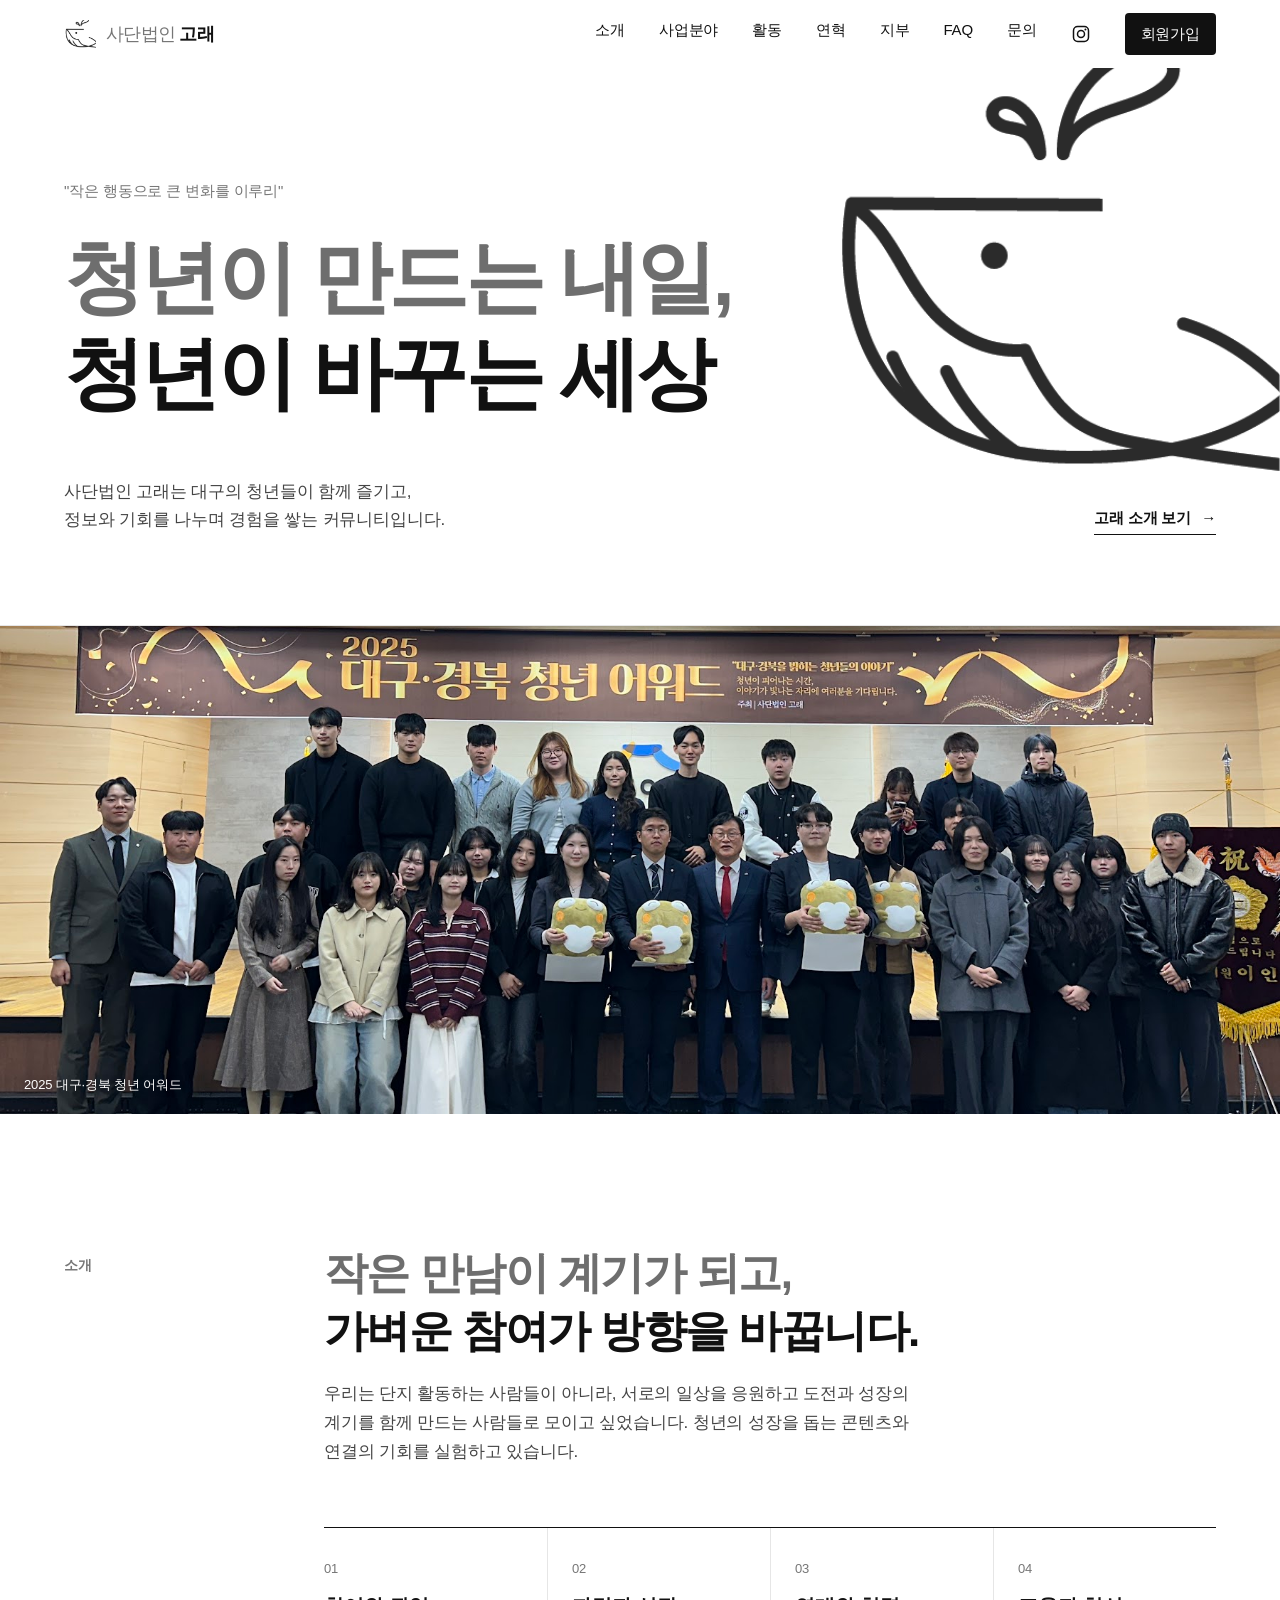
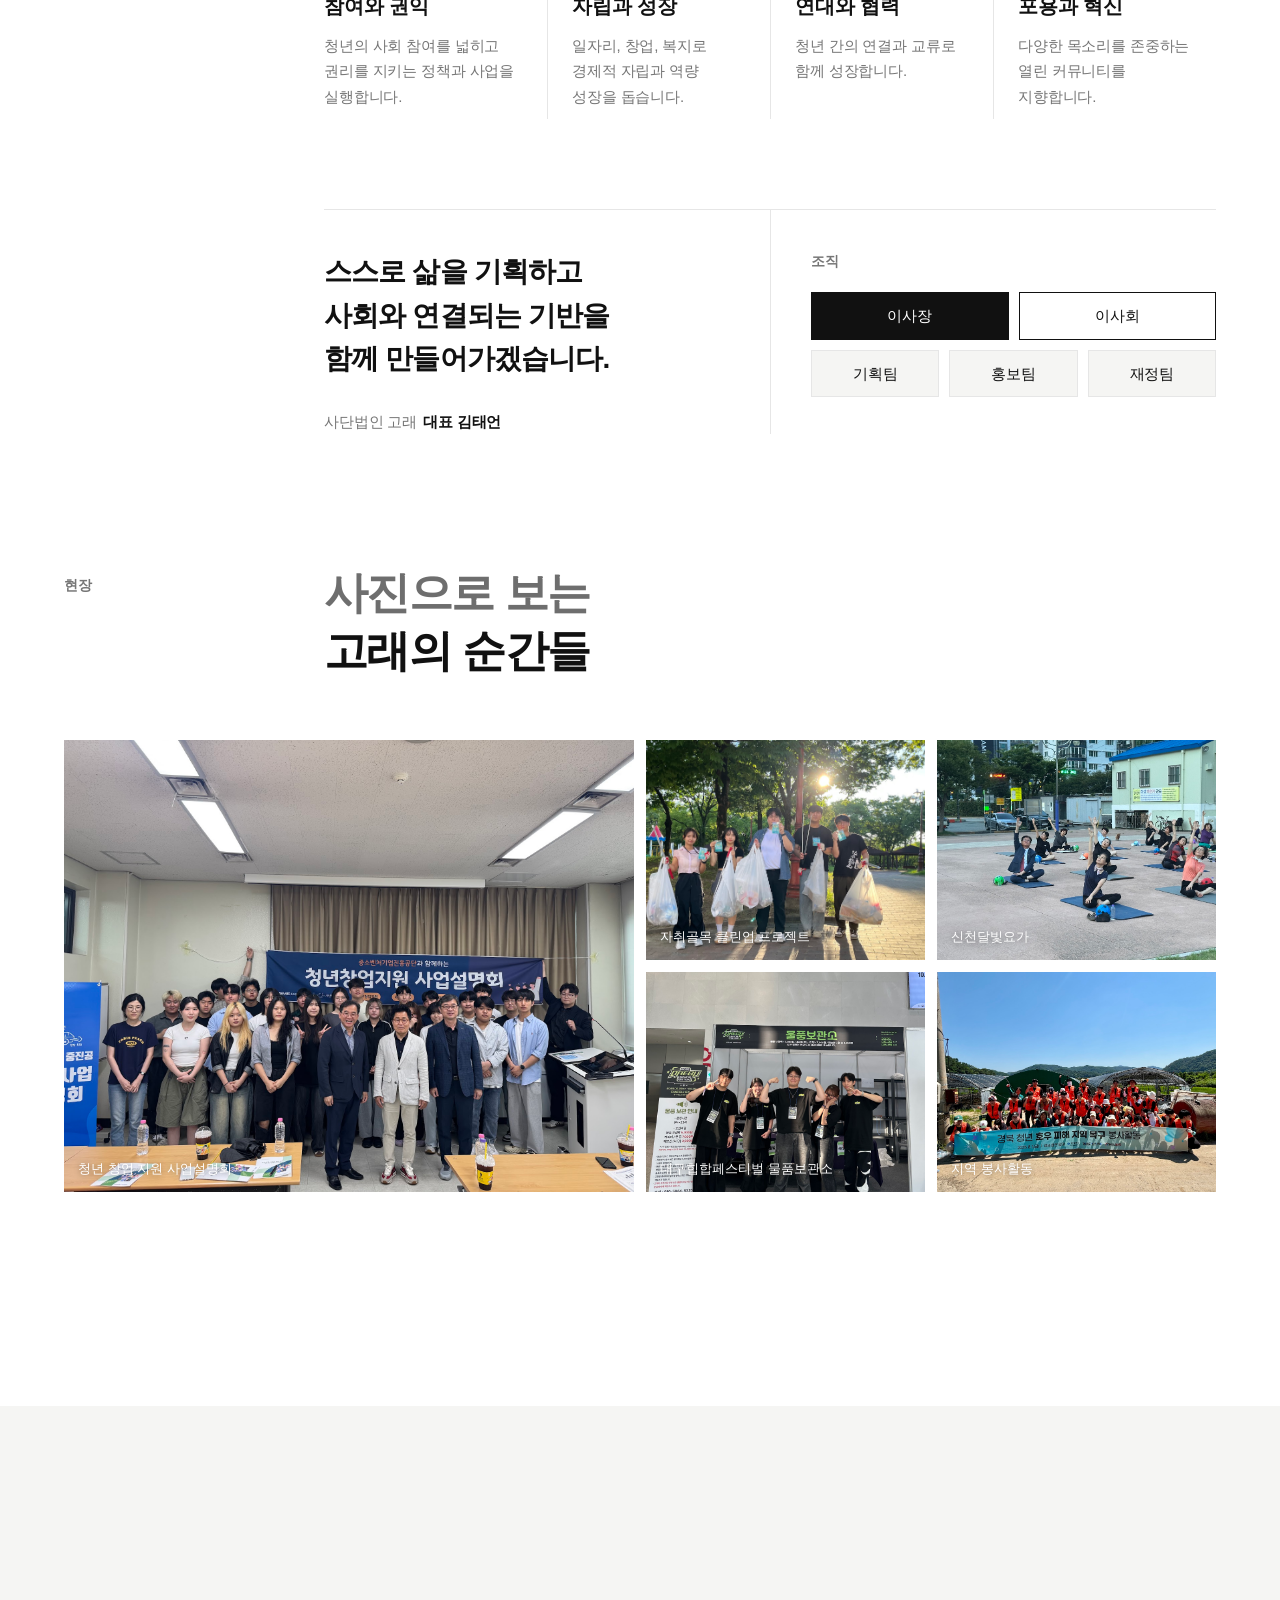
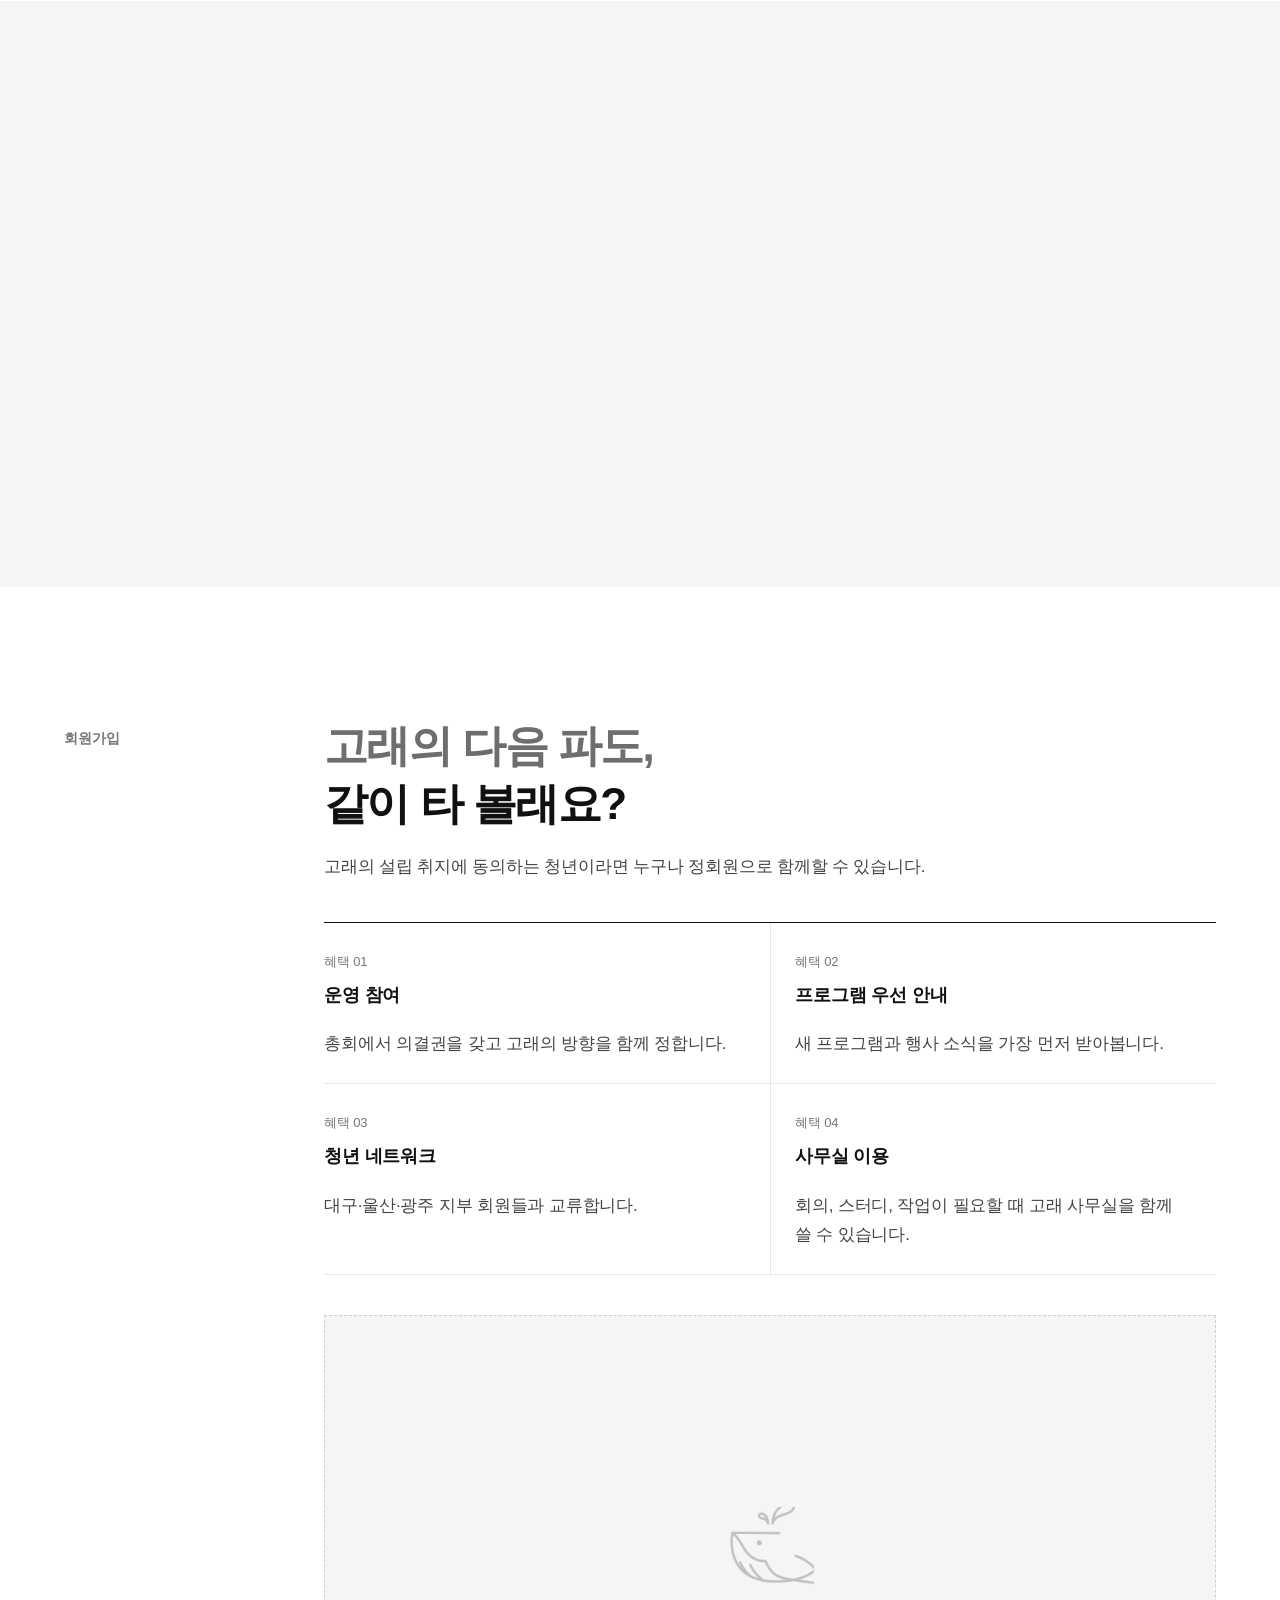
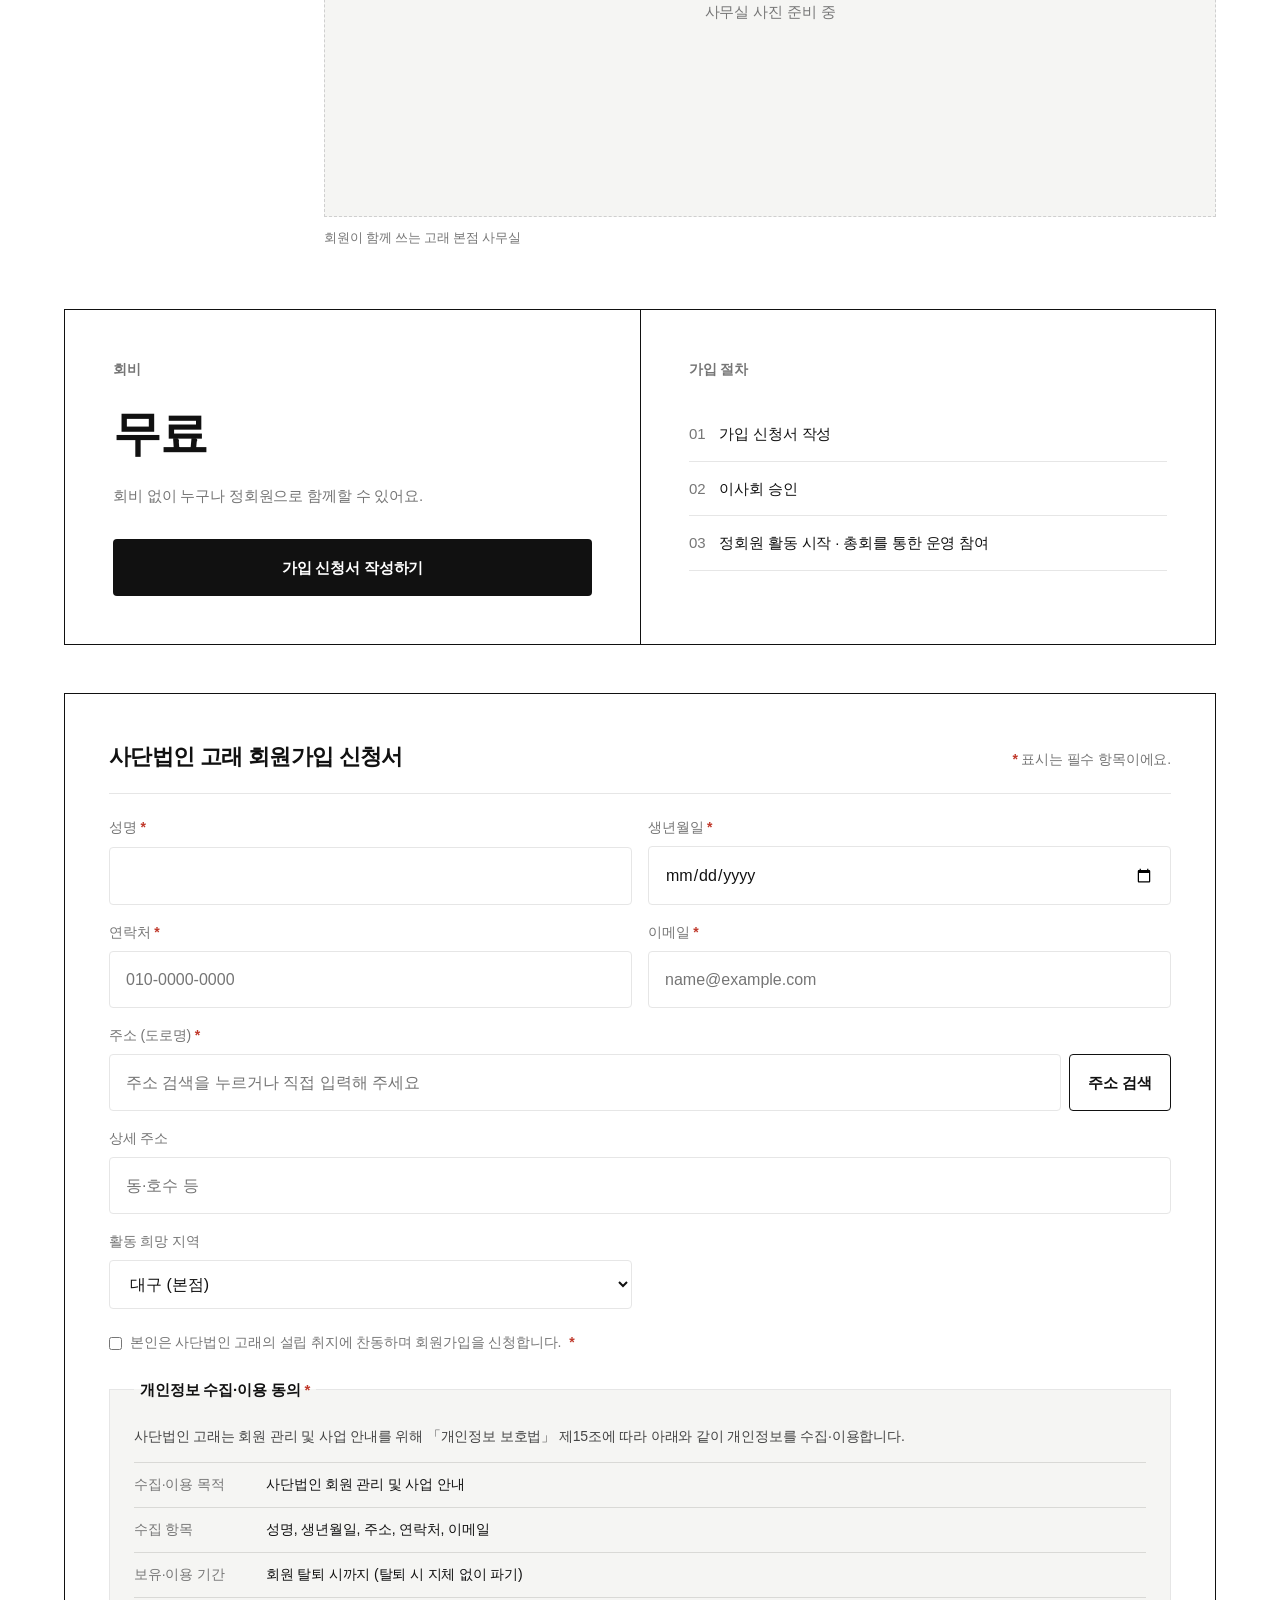
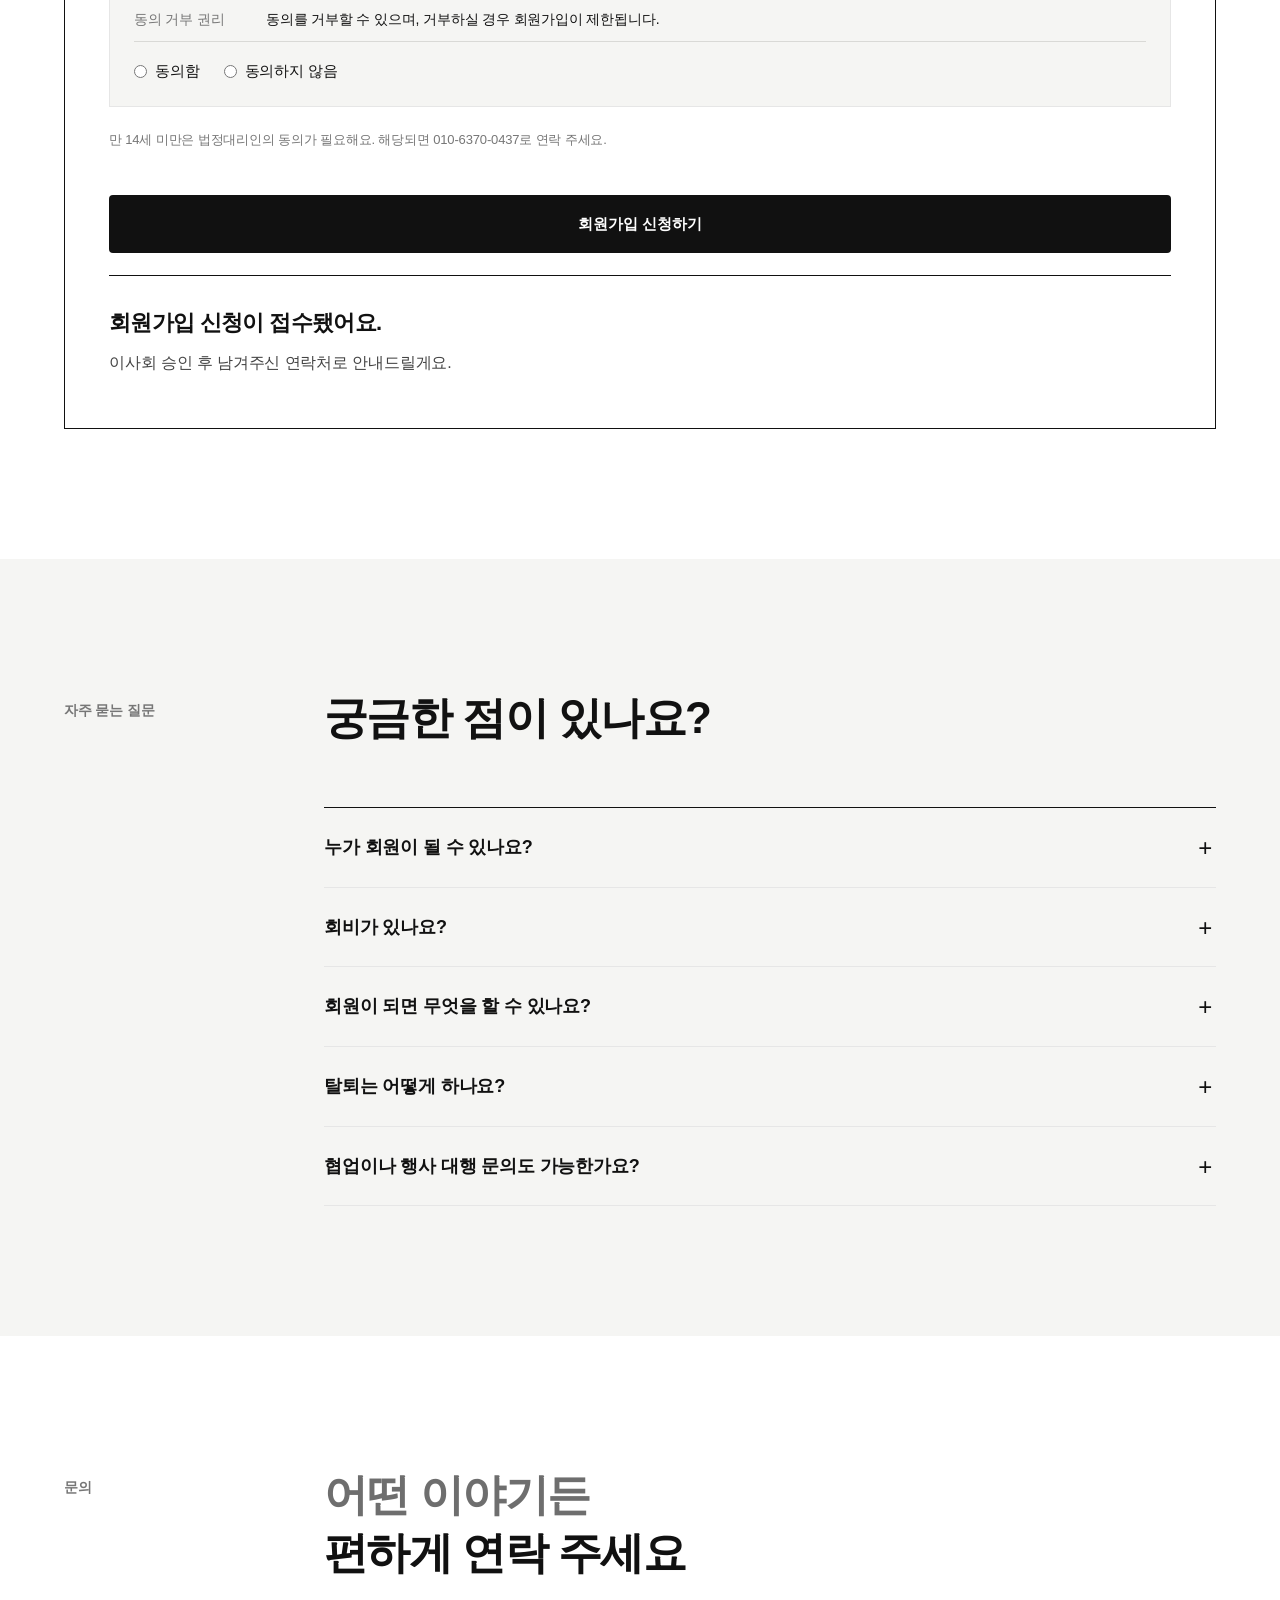
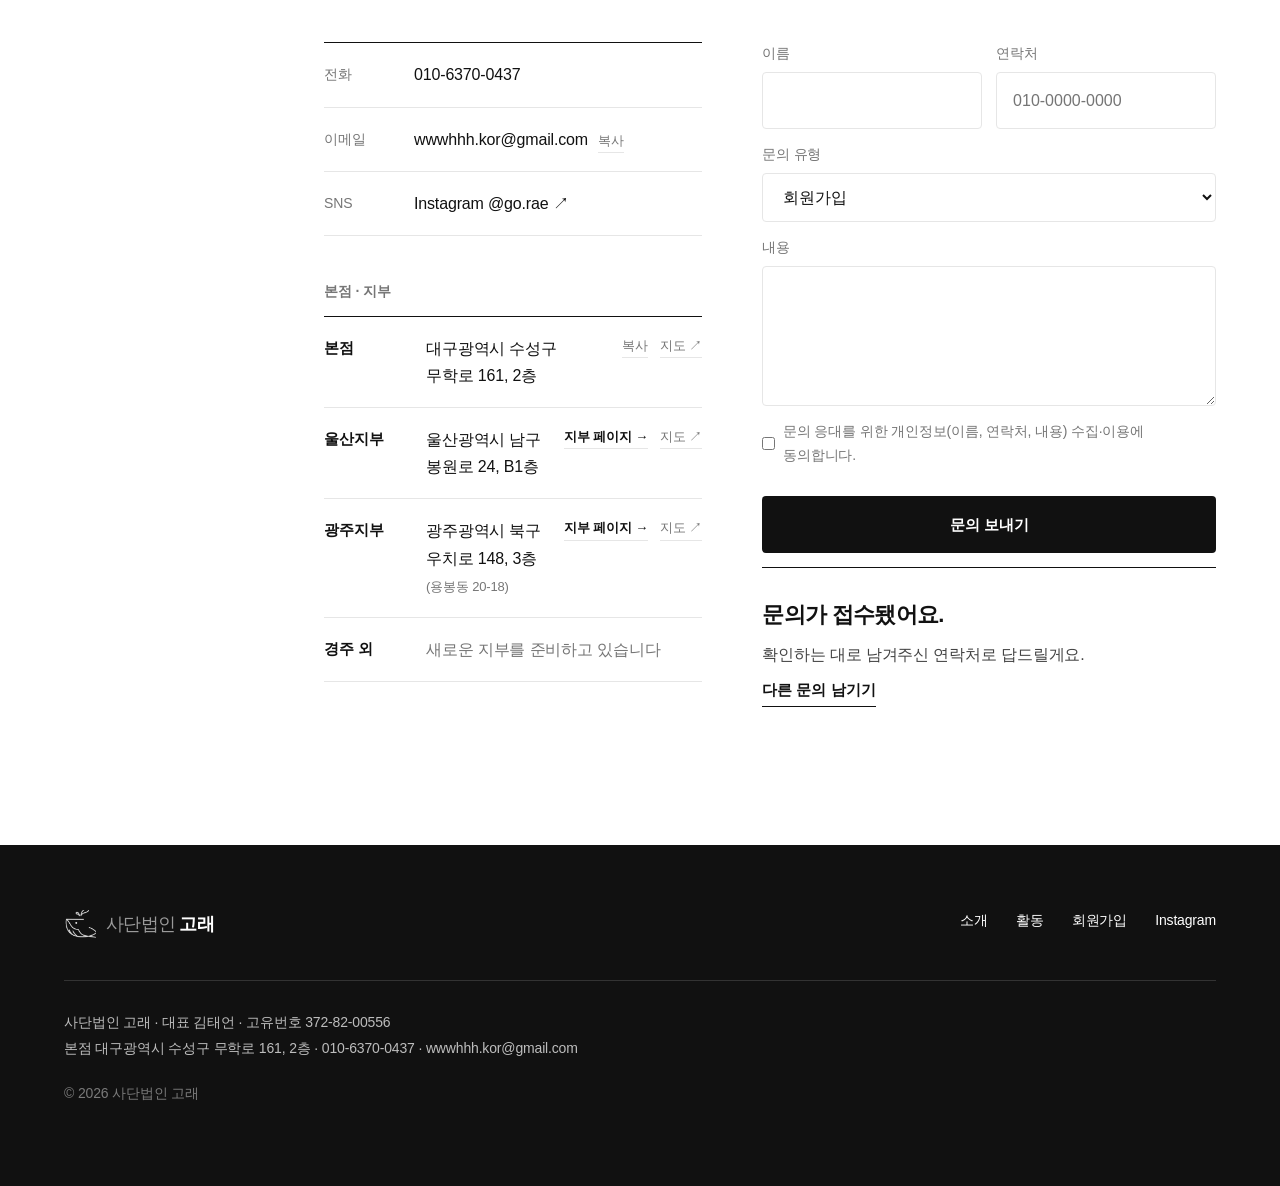
==== index.html @ c035903a "회원가입 신청서 양식과 로고 미리보기 이미지 추가 - 회원가입 신청서: 성명, 생년월일, 연락처, 이메일, 주소(도로명 검색), 활동 희망 지역 - 가입 신청 문구 동의, 개인정보" ====
<!doctype html>
<html lang="ko">
<head>
<meta charset="utf-8">
<meta name="viewport" content="width=device-width, initial-scale=1">
<title>사단법인 고래 | 청년이 만드는 내일, 청년이 바꾸는 세상</title>
<meta name="description" content="사단법인 고래는 대구·울산·광주의 청년 비영리 단체입니다. 청년 정책, 진로·창업 지원, 문화 행사, 커뮤니티, 지역 프로젝트를 함께 만듭니다.">
<meta name="robots" content="index,follow">
<link rel="canonical" href="https://gorae-kr.github.io/">
<meta property="og:type" content="website">
<meta property="og:site_name" content="사단법인 고래">
<meta property="og:title" content="사단법인 고래 | 청년이 만드는 내일, 청년이 바꾸는 세상">
<meta property="og:description" content="대구·울산·광주의 청년 비영리 사단법인 고래. 작은 행동으로 큰 변화를 이루리.">
<meta property="og:url" content="https://gorae-kr.github.io/">
<meta property="og:image" content="https://gorae-kr.github.io/assets/og-image.png">
<meta property="og:image:width" content="1200">
<meta property="og:image:height" content="630">
<meta property="og:image:alt" content="사단법인 고래 - 청년이 만드는 내일, 청년이 바꾸는 세상">
<meta name="twitter:card" content="summary_large_image">
<meta property="og:locale" content="ko_KR">
<!-- 네이버 서치어드바이저 소유확인 태그를 여기에 붙여넣으세요 -->
<script type="application/ld+json">
{"@context":"https://schema.org","@type":"NGO","name":"사단법인 고래","alternateName":["고래","Gorae"],"url":"https://gorae-kr.github.io/","logo":"https://gorae-kr.github.io/assets/whale.png","email":"wwwhhh.kor@gmail.com","telephone":"+82-10-6370-0437","address":{"@type":"PostalAddress","streetAddress":"무학로 161, 2층","addressLocality":"수성구","addressRegion":"대구광역시","addressCountry":"KR"},"sameAs":["https://www.instagram.com/go.rae"]}
</script>
<link rel="icon" href="assets/whale.png">
<link rel="stylesheet" href="https://cdn.jsdelivr.net/gh/orioncactus/pretendard@v1.3.9/dist/web/variable/pretendardvariable.min.css">
<link rel="stylesheet" href="assets/site.css">
</head>
<body>
<div class="progress" id="progress"></div>

<header id="header"><div class="w">
  <a class="brand" href="#top"><img src="assets/whale.png" alt=""><div><span>사단법인</span>고래</div></a>
  <nav class="gnb" id="gnb">
    <a href="#about">소개</a><a href="#business">사업분야</a><a href="#activity">활동</a><a href="#history">연혁</a><a href="#branches">지부</a><a href="#faq">FAQ</a><a href="#contact">문의</a>
    <a class="ig" href="https://www.instagram.com/go.rae" target="_blank" rel="noopener" aria-label="고래 인스타그램 @go.rae (새 창)"><svg viewBox="0 0 24 24" width="20" height="20" aria-hidden="true"><rect x="3" y="3" width="18" height="18" rx="5" fill="none" stroke="currentColor" stroke-width="1.8"/><circle cx="12" cy="12" r="4.2" fill="none" stroke="currentColor" stroke-width="1.8"/><circle cx="17.3" cy="6.7" r="1.2" fill="currentColor"/></svg><span>Instagram @go.rae</span></a>
    <a class="cta" href="#join">회원가입</a>
  </nav>
  <button class="menu-btn" id="menuBtn" aria-label="메뉴 열기"><i></i><i></i><i></i></button>
</div></header>

<main id="top">
<div class="hero">
  <div class="hero-whale"><img src="assets/whale.png" alt="사단법인 고래 로고"></div>
  <div class="w">
    <p class="motto">"작은 행동으로 큰 변화를 이루리"</p>
    <h1><span class="l1">청년이 만드는 내일,</span><span class="l2">청년이 바꾸는 세상</span></h1>
    <div class="hero-desc">
      <p>사단법인 고래는 대구의 청년들이 함께 즐기고,<br class="pc-br"> 정보와 기회를 나누며 경험을 쌓는 커뮤니티입니다.</p>
      <a class="arrow-link" href="#about">고래 소개 보기 <span>→</span></a>
    </div>
  </div>
</div>

<figure class="hero-photo"><img src="assets/photos/award.jpg" alt="2025 대구·경북 청년 어워드 단체 사진"><figcaption>2025 대구·경북 청년 어워드</figcaption></figure>

<!-- 소개 -->
<section id="about"><div class="w">
  <div class="head rv">
    <div class="label">소개</div>
    <div>
      <h2><span class="g">작은 만남이 계기가 되고,</span><br>가벼운 참여가 방향을 바꿉니다.</h2>
      <p>우리는 단지 활동하는 사람들이 아니라, 서로의 일상을 응원하고 도전과 성장의 계기를 함께 만드는 사람들로 모이고 싶었습니다. 청년의 성장을 돕는 콘텐츠와 연결의 기회를 실험하고 있습니다.</p>
    </div>
  </div>
  <div class="indent">
    <div class="values rv">
      <div><small>01</small><strong>참여와 권익</strong><p>청년의 사회 참여를 넓히고 권리를 지키는 정책과 사업을 실행합니다.</p></div>
      <div><small>02</small><strong>자립과 성장</strong><p>일자리, 창업, 복지로 경제적 자립과 역량 성장을 돕습니다.</p></div>
      <div><small>03</small><strong>연대와 협력</strong><p>청년 간의 연결과 교류로 함께 성장합니다.</p></div>
      <div><small>04</small><strong>포용과 혁신</strong><p>다양한 목소리를 존중하는 열린 커뮤니티를 지향합니다.</p></div>
    </div>
    <div class="greet rv">
      <div>
        <blockquote>스스로 삶을 기획하고<br class="pc-br"> 사회와 연결되는 기반을<br class="pc-br"> 함께 만들어가겠습니다.</blockquote>
        <p class="who">사단법인 고래<b>대표 김태언</b></p>
      </div>
      <div class="org">
        <h4>조직</h4>
        <div class="org-tree">
          <div class="top"><div class="box dark">이사장</div><div class="box">이사회</div></div>
          <div class="teams"><div class="box">기획팀</div><div class="box">홍보팀</div><div class="box">재정팀</div></div>
        </div>
      </div>
    </div>
  </div>
</div></section>

<!-- 현장 -->
<section id="gallery" style="padding-top:0"><div class="w">
  <div class="head rv">
    <div class="label">현장</div>
    <div><h2><span class="g">사진으로 보는</span><br>고래의 순간들</h2></div>
  </div>
  <div class="gallery rv" id="gallery-grid">
    <button data-src="assets/photos/startup.jpg"><img src="assets/photos/startup.jpg" alt="" loading="lazy"><span>청년 창업 지원 사업설명회</span></button>
    <button data-src="assets/photos/cleanup.jpg"><img src="assets/photos/cleanup.jpg" alt="" loading="lazy"><span>자취골목 클린업 프로젝트</span></button>
    <button data-src="assets/photos/yoga-class.jpg"><img src="assets/photos/yoga-class.jpg" alt="" loading="lazy"><span>신천달빛요가</span></button>
    <button data-src="assets/photos/hiphop.jpg"><img src="assets/photos/hiphop.jpg" alt="" loading="lazy" style="object-position:center 70%"><span>대구힙합페스티벌 물품보관소</span></button>
    <button data-src="assets/photos/volunteer.jpg"><img src="assets/photos/volunteer.jpg" alt="" loading="lazy"><span>지역 봉사활동</span></button>
  </div>
  <div class="insta rv">
    <p>더 많은 현장 사진과 새 프로그램 소식은 <b>인스타그램 @go.rae</b>에서 가장 먼저 올라와요.</p>
    <a class="arrow-link" href="https://www.instagram.com/go.rae" target="_blank" rel="noopener">인스타그램 보러 가기 ↗</a>
  </div>
</div></section>

<!-- 사업분야 -->
<section id="business" style="background:var(--soft)"><div class="w">
  <div class="head rv">
    <div class="label">사업분야</div>
    <div><h2><span class="g">청년이 주도하는 변화,</span><br>함께 만드는 지속가능한 사회</h2></div>
  </div>
  <div class="indent biz rv">
    <div class="biz-item open"><button><span class="n">01</span><span class="t">청년 정책 연구 및 제안</span><span class="pm"></span></button><div class="ans"><div><p>청년이 직접 겪는 문제를 조사하고, 정책으로 이어질 수 있도록 연구와 제안 활동을 합니다.</p></div></div></div>
    <div class="biz-item"><button><span class="n">02</span><span class="t">청년 진로·직업교육 및 창업 지원</span><span class="pm"></span></button><div class="ans"><div><p>직업 훈련, 진로 상담, 창업 설명회 등 청년의 경제적 자립을 위한 교육 프로그램을 운영합니다.</p></div></div></div>
    <div class="biz-item"><button><span class="n">03</span><span class="t">청년 문화예술 및 기획 행사</span><span class="pm"></span></button><div class="ans"><div><p>공연, 축제, 시상식, 웰니스 프로그램 등 청년 문화를 활성화하는 행사를 기획하고 운영합니다.</p></div></div></div>
    <div class="biz-item"><button><span class="n">04</span><span class="t">청년 커뮤니티 및 네트워크 활성화</span><span class="pm"></span></button><div class="ans"><div><p>청년 간의 교류와 협력을 위한 커뮤니티를 만들고, 다른 청년 단체·기관과 연결합니다.</p></div></div></div>
    <div class="biz-item"><button><span class="n">05</span><span class="t">지역 연계 청년 참여 및 가치 창출</span><span class="pm"></span></button><div class="ans"><div><p>지역 환경 개선, 도시 재생, 로컬 브랜드 프로젝트 등 청년의 힘으로 지역의 가치를 만듭니다.</p></div></div></div>
  </div>
</div></section>

<!-- 활동 -->
<section id="activity"><div class="w">
  <div class="head rv">
    <div class="label">활동</div>
    <div><h2><span class="g">말보다 행동으로,</span><br>고래가 해온 일들</h2></div>
  </div>
  <div class="act-bar rv">
    <div class="tabs" id="actTabs"><button class="on" data-f="all">전체</button><button data-f="문화·행사">문화·행사</button><button data-f="교육·창업">교육·창업</button><button data-f="지역">지역</button></div>
    <div class="nav-btns"><button id="prev" aria-label="이전">←</button><button id="next" aria-label="다음">→</button></div>
  </div>
  <div class="track rv" id="track"></div>
</div></section>

<!-- 연혁 -->
<section id="history" style="background:var(--soft)"><div class="w">
  <div class="head rv">
    <div class="label">연혁</div>
    <div><h2><span class="g">2025년 3월에 시작해</span><br>한 걸음씩 걸어왔습니다</h2></div>
  </div>
  <div class="indent rv">
    <div class="years" id="years"><button class="on" data-y="2026">2026</button><button data-y="2025">2025</button></div>
    <ul class="history" id="historyList"></ul>
  </div>
</div></section>

<!-- 회원가입 -->
<section id="join"><div class="w">
  <div class="head rv">
    <div class="label">회원가입</div>
    <div><h2><span class="g">고래의 다음 파도,</span><br>같이 타 볼래요?</h2><p>고래의 설립 취지에 동의하는 청년이라면 누구나 정회원으로 함께할 수 있습니다.</p>
      <ul class="benefits">
        <li><small>혜택 01</small><strong>운영 참여</strong><p>총회에서 의결권을 갖고 고래의 방향을 함께 정합니다.</p></li>
        <li><small>혜택 02</small><strong>프로그램 우선 안내</strong><p>새 프로그램과 행사 소식을 가장 먼저 받아봅니다.</p></li>
        <li><small>혜택 03</small><strong>청년 네트워크</strong><p>대구·울산·광주 지부 회원들과 교류합니다.</p></li>
        <li><small>혜택 04</small><strong>사무실 이용</strong><p>회의, 스터디, 작업이 필요할 때 고래 사무실을 함께 쓸 수 있습니다.</p></li>
      </ul>
      <!-- 본점 사무실 사진: assets/photos/office-daegu.jpg 파일을 넣으면 자동으로 표시됩니다 -->
      <figure class="office-slot join-office">
        <div class="frame">
          <img class="photo" src="assets/photos/office-daegu.jpg" alt="고래 본점 사무실" onerror="this.closest('.office-slot').classList.add('empty')">
          <div class="ph"><img src="assets/whale.png" alt=""><span>사무실 사진 준비 중</span></div>
        </div>
        <figcaption>회원이 함께 쓰는 고래 본점 사무실</figcaption>
      </figure>
    </div>
  </div>
  <div class="join rv">
    <div>
      <h4 style="font-size:14px;color:var(--sub);font-weight:600;margin-bottom:12px">회비</h4>
      <div class="fee">무료</div>
      <p style="color:var(--sub);font-size:15px;margin:8px 0 30px">회비 없이 누구나 정회원으로 함께할 수 있어요.</p>
      <a class="btn full" href="#member" id="joinBtn">가입 신청서 작성하기</a>
    </div>
    <div>
      <h4 style="font-size:14px;color:var(--sub);font-weight:600">가입 절차</h4>
      <ol class="steps">
        <li>가입 신청서 작성</li>
        <li>이사회 승인</li>
        <li>정회원 활동 시작 · 총회를 통한 운영 참여</li>
      </ol>
    </div>
  </div>

  <!-- 회원가입 신청서 (사단법인 고래 회원가입 신청서 양식) -->
  <form class="member rv" id="member" novalidate>
    <div class="member-head">
      <h3>사단법인 고래 회원가입 신청서</h3>
      <p><b>*</b> 표시는 필수 항목이에요.</p>
    </div>
    <div class="member-grid">
      <div class="field"><label for="m-name">성명 <b>*</b></label><input id="m-name" autocomplete="name" required></div>
      <div class="field"><label for="m-birth">생년월일 <b>*</b></label><input id="m-birth" type="date" min="1900-01-01" required></div>
      <div class="field"><label for="m-phone">연락처 <b>*</b></label><input id="m-phone" type="tel" inputmode="tel" autocomplete="tel" placeholder="010-0000-0000" required></div>
      <div class="field"><label for="m-email">이메일 <b>*</b></label><input id="m-email" type="email" autocomplete="email" placeholder="name@example.com" required></div>
      <div class="field wide"><label for="m-addr">주소 (도로명) <b>*</b></label>
        <div class="addr-row"><input id="m-addr" autocomplete="street-address" placeholder="주소 검색을 누르거나 직접 입력해 주세요" required><button type="button" class="btn ghost" id="m-addr-find">주소 검색</button></div>
      </div>
      <div class="field wide"><label for="m-addr2">상세 주소</label><input id="m-addr2" placeholder="동·호수 등"></div>
      <div class="field"><label for="m-branch">활동 희망 지역</label><select id="m-branch"><option>대구 (본점)</option><option>울산지부</option><option>광주지부</option><option>기타 지역</option></select></div>
    </div>
    <div class="hp" aria-hidden="true"><label for="m-website">웹사이트</label><input id="m-website" tabindex="-1" autocomplete="off"></div>

    <label class="agree"><input type="checkbox" id="m-intent"> 본인은 사단법인 고래의 설립 취지에 찬동하며 회원가입을 신청합니다. <b>*</b></label>

    <fieldset class="consent">
      <legend>개인정보 수집·이용 동의 <b>*</b></legend>
      <p>사단법인 고래는 회원 관리 및 사업 안내를 위해 「개인정보 보호법」 제15조에 따라 아래와 같이 개인정보를 수집·이용합니다.</p>
      <dl>
        <div><dt>수집·이용 목적</dt><dd>사단법인 회원 관리 및 사업 안내</dd></div>
        <div><dt>수집 항목</dt><dd>성명, 생년월일, 주소, 연락처, 이메일</dd></div>
        <div><dt>보유·이용 기간</dt><dd>회원 탈퇴 시까지 (탈퇴 시 지체 없이 파기)</dd></div>
        <div><dt>동의 거부 권리</dt><dd>동의를 거부할 수 있으며, 거부하실 경우 회원가입이 제한됩니다.</dd></div>
      </dl>
      <div class="consent-choice">
        <label><input type="radio" name="m-consent" value="yes"> 동의함</label>
        <label><input type="radio" name="m-consent" value="no"> 동의하지 않음</label>
      </div>
    </fieldset>
    <p class="note">만 14세 미만은 법정대리인의 동의가 필요해요. 해당되면 010-6370-0437로 연락 주세요.</p>

    <p class="err" id="m-err" role="alert"></p>
    <button class="btn" type="submit" id="m-send">회원가입 신청하기</button>
    <div class="sent" id="m-sent" hidden>
      <strong>회원가입 신청이 접수됐어요.</strong>
      <p>이사회 승인 후 남겨주신 연락처로 안내드릴게요.</p>
    </div>
  </form>
</div></section>

<!-- FAQ -->
<section id="faq" style="background:var(--soft)"><div class="w">
  <div class="head rv">
    <div class="label">자주 묻는 질문</div>
    <div><h2>궁금한 점이 있나요?</h2></div>
  </div>
  <div class="indent faq rv">
    <details><summary>누가 회원이 될 수 있나요?</summary><p>고래의 설립 취지에 동의하는 분이라면 누구나 신청할 수 있습니다. 입회 신청서를 제출하면 이사회 승인을 거쳐 정회원이 됩니다.</p></details>
    <details><summary>회비가 있나요?</summary><p>없습니다. 고래 정회원 가입은 무료입니다.</p></details>
    <details><summary>회원이 되면 무엇을 할 수 있나요?</summary><p>총회를 통해 고래의 운영에 참여할 수 있고, 프로그램 소식을 가장 먼저 받아볼 수 있습니다.</p></details>
    <details><summary>탈퇴는 어떻게 하나요?</summary><p>회원 탈퇴서를 제출하시면 탈퇴할 수 있습니다. 아래 문의처로 연락 주세요.</p></details>
    <details><summary>협업이나 행사 대행 문의도 가능한가요?</summary><p>네. 청년 관련 행사 기획·운영, 교육, 지역 프로젝트 협업을 함께하고 있습니다. 아래 문의 양식이나 전화로 연락 주세요.</p></details>
  </div>
</div></section>

<!-- 문의 -->
<section id="contact"><div class="w">
  <div class="head rv">
    <div class="label">문의</div>
    <div><h2><span class="g">어떤 이야기든</span><br>편하게 연락 주세요</h2></div>
  </div>
  <div class="indent contact rv">
    <div class="info">
      <dl>
        <div><dt>전화</dt><dd><a href="tel:01063700437">010-6370-0437</a></dd></div>
        <div><dt>이메일</dt><dd>wwwhhh.kor@gmail.com<button class="copy" data-copy="wwwhhh.kor@gmail.com">복사</button></dd></div>
        <div><dt>SNS</dt><dd><a href="https://www.instagram.com/go.rae" target="_blank" rel="noopener">Instagram @go.rae ↗</a></dd></div>
      </dl>
      <h4 class="branch-title" id="branches">본점 · 지부</h4>
      <ul class="branches">
        <li><b>본점</b><span>대구광역시 수성구 무학로 161, 2층</span><span class="acts"><button class="copy" data-copy="대구광역시 수성구 무학로 161, 2층">복사</button><a class="copy" href="https://map.naver.com/p/search/대구광역시%20수성구%20무학로%20161" target="_blank" rel="noopener">지도 ↗</a></span></li>
        <li><a class="name" href="ulsan/">울산지부</a><span>울산광역시 남구 봉원로 24, B1층</span><span class="acts"><a class="copy go" href="ulsan/">지부 페이지 →</a><a class="copy" href="https://map.naver.com/p/search/울산광역시%20남구%20봉원로%2024" target="_blank" rel="noopener">지도 ↗</a></span></li>
        <li><a class="name" href="gwangju/">광주지부</a><span>광주광역시 북구 우치로 148, 3층<br><small>(용봉동 20-18)</small></span><span class="acts"><a class="copy go" href="gwangju/">지부 페이지 →</a><a class="copy" href="https://map.naver.com/p/search/광주광역시%20북구%20우치로%20148" target="_blank" rel="noopener">지도 ↗</a></span></li>
        <li class="soon"><b>경주 외</b><span>새로운 지부를 준비하고 있습니다</span></li>
      </ul>
    </div>
    <!-- data-endpoint: apps-script/Code.gs 를 웹 앱으로 배포한 주소 (비어 있으면 메일 앱으로 보냄) -->
    <form id="form" novalidate data-endpoint="https://script.google.com/macros/s/AKfycbyV9r4LPrDGhuUo9DF2EOZQXWHuCqs29zwIAeTJEfKDTQN6Gx34HGSWncJDkPCh2bjQ/exec">
      <div class="two">
        <div class="field"><label for="name">이름</label><input id="name" required></div>
        <div class="field"><label for="phone">연락처</label><input id="phone" inputmode="tel" placeholder="010-0000-0000"></div>
      </div>
      <div class="field"><label for="type">문의 유형</label><select id="type"><option>회원가입</option><option>프로그램 참여</option><option>협업·제휴</option><option>기타</option></select></div>
      <div class="field"><label for="msg">내용</label><textarea id="msg" required></textarea></div>
      <!-- 사람에게는 보이지 않는 칸: 스팸 봇이 채우면 접수하지 않음 -->
      <div class="hp" aria-hidden="true"><label for="website">웹사이트</label><input id="website" tabindex="-1" autocomplete="off"></div>
      <label class="agree"><input type="checkbox" id="agree"> 문의 응대를 위한 개인정보(이름, 연락처, 내용) 수집·이용에 동의합니다.</label>
      <p class="err" id="err" role="alert"></p>
      <button class="btn" type="submit" id="sendBtn">문의 보내기</button>
      <div class="sent" id="sent" hidden>
        <strong>문의가 접수됐어요.</strong>
        <p>확인하는 대로 남겨주신 연락처로 답드릴게요.</p>
        <button type="button" class="arrow-link" id="again">다른 문의 남기기</button>
      </div>
    </form>
  </div>
</div></section>
</main>

<footer><div class="w">
  <div class="top">
    <a class="brand" href="#top"><img src="assets/whale.png" alt=""><div><span>사단법인</span>고래</div></a>
    <div class="links"><a href="#about">소개</a><a href="#activity">활동</a><a href="#join">회원가입</a><a href="https://www.instagram.com/go.rae" target="_blank" rel="noopener">Instagram</a></div>
  </div>
  <p>사단법인 고래 · 대표 김태언 · 고유번호 372-82-00556<br>본점 대구광역시 수성구 무학로 161, 2층 · 010-6370-0437 · wwwhhh.kor@gmail.com</p>
  <p style="margin-top:18px;color:#7a7a7a">© 2026 사단법인 고래</p>
</div></footer>

<div class="modal" id="modal"><div class="modal-box" role="dialog" aria-modal="true">
  <button class="close" id="close" aria-label="닫기">×</button>
  <div id="modalBody"></div>
</div></div>
<div class="modal lightbox" id="lightbox"><div class="modal-box" role="dialog" aria-modal="true">
  <button class="close" id="lbClose" aria-label="닫기">×</button>
  <img id="lbImg" alt=""><p id="lbCap"></p>
</div></div>
<div class="toast" id="toast"></div>
<button class="top-btn" id="topBtn" aria-label="맨 위로">↑</button>

<script>
const ACTS=[
 {y:'2026.05',t:'신천 웰니스 나이트 : 달빛 슬로우 요가',c:'문화·행사',d:'신천 둔치에서 달빛 아래 함께하는 야간 요가 프로그램',when:'2026.05.05 – 06.02 (총 5회)',where:'대구 신천',role:'주최·주관',note:'2026년 지역문화예술진흥사업'},
 {y:'2025.11',t:'2025 대구·경북 청년 어워드',c:'문화·행사',d:'대구·경북을 밝히는 청년들의 이야기',when:'2025.11.30',where:'대구',role:'주최'},
 {y:'2025.08',t:'중소벤처기업진흥공단과 함께하는 청년 창업 설명회',c:'교육·창업',d:'예비 창업 청년을 위한 지원 제도 안내',when:'2025.08',where:'경북대학교 도서관',role:'운영'},
 {y:'2025.07',t:'자취골목 클린업 프로젝트',c:'지역',d:'청년이 사는 골목을 청년이 직접 깨끗하게',when:'2025.07',where:'대구',role:'주최'},
 {y:'2025.07',t:'2025 신천달빛요가',c:'문화·행사',d:'신천에서 열린 청년 야간 요가',when:'2025.07',where:'대구 신천',role:'주최·주관'},
 {y:'2025.07',t:'제5회 경북 대학생 e스포츠 대회',c:'문화·행사',d:'예선·본선 진행 및 서포터즈 운영',when:'2025.07',where:'경북',role:'대회 진행'},
 {y:'2025.06',t:'2025 대구힙합페스티벌 물품보관소 운영',c:'문화·행사',d:'페스티벌 현장 운영 지원',when:'2025.06.28 – 29',where:'대구 엑스코',role:'운영'},
 {y:'2025.06',t:'제12회 달구벌 보훈문화제 대구피스뮤직페스티벌',c:'문화·행사',d:'행사 운영 용역',when:'2025.06',where:'대구',role:'행사 용역'},
 {y:'2025.04',t:'진도군 로컬 K-먹거리 산업화 프로젝트',c:'지역',d:'2025년 민관협력 지역상생협약 사업',when:'2025.04',where:'전남 진도군',role:'용역 수행'}
];
const HIST={
 2026:[['2026.05','신천 웰니스 나이트 : 달빛 슬로우 요가 주최·주관']],
 2025:[['2025.11','2025 대구·경북 청년 어워드 주최'],['2025.08','중소벤처기업진흥공단과 함께하는 청년 창업 설명회'],['2025.07','자취골목 클린업 프로젝트'],['2025.07','2025 신천달빛요가 주최·주관'],['2025.07','제5회 경북 대학생 e스포츠 대회 예선·본선 진행'],['2025.06','2025 대구힙합페스티벌 물품보관소 운영'],['2025.06','제12회 달구벌 보훈문화제 대구피스뮤직페스티벌 행사 용역'],['2025.04','진도군 로컬 K-먹거리 산업화 프로젝트 용역 수행'],['2025.03','사단법인 고래 설립'],['2025.02','사단법인 고래 창립 총회']]
};
const $=s=>document.querySelector(s), $$=s=>[...document.querySelectorAll(s)];

// 등장
setTimeout(()=>document.body.classList.add('ready'),60);
const rvIO=new IntersectionObserver(es=>es.forEach(e=>{if(e.isIntersecting){e.target.classList.add('in');rvIO.unobserve(e.target)}}),{threshold:.12});
$$('.rv').forEach(el=>rvIO.observe(el));


// 스크롤: 진행바, 헤더선, 맨위로, 메뉴 활성
const secs=$$('section[id]');
addEventListener('scroll',()=>{
  const h=document.documentElement, y=h.scrollTop;
  $('#progress').style.width=(y/(h.scrollHeight-h.clientHeight)*100)+'%';
  $('#header').classList.toggle('line',y>10);
  $('#topBtn').classList.toggle('show',y>600);
  let cur='';secs.forEach(s=>{if(y>=s.offsetTop-120)cur=s.id});
  $$('.gnb a').forEach(a=>a.classList.toggle('on',a.getAttribute('href')==='#'+cur));
},{passive:true});
$('#topBtn').onclick=()=>scrollTo({top:0});

// 모바일 메뉴
$('#menuBtn').onclick=()=>document.body.classList.toggle('open');
$$('.gnb a').forEach(a=>a.onclick=()=>document.body.classList.remove('open'));

// 사업분야 아코디언
$$('.biz-item button').forEach(b=>b.onclick=()=>b.parentElement.classList.toggle('open'));

// 활동 카드
const track=$('#track');
function renderActs(f){
  track.innerHTML=ACTS.map((a,i)=>(f==='all'||a.c===f)?`<button class="card" data-i="${i}"><span class="y">${a.y}</span><h3>${a.t}</h3><p>${a.d}</p><span class="more"><span class="tag">${a.c}</span><span>자세히 →</span></span></button>`:'').join('');
  track.scrollTo({left:0});
}
renderActs('all');
$$('#actTabs button').forEach(b=>b.onclick=()=>{$$('#actTabs button').forEach(x=>x.classList.toggle('on',x===b));renderActs(b.dataset.f)});
const step=()=>(track.querySelector('.card')?.offsetWidth||300)+20;
$('#prev').onclick=()=>track.scrollBy({left:-step(),behavior:'smooth'});
$('#next').onclick=()=>track.scrollBy({left:step(),behavior:'smooth'});

// 모달
const modal=$('#modal');
track.addEventListener('click',e=>{const c=e.target.closest('.card');if(!c)return;const a=ACTS[c.dataset.i];
  $('#modalBody').innerHTML=`<span class="y">${a.c}</span><h3>${a.t}</h3><p style="color:#444">${a.d}</p><dl><div><dt>일정</dt><dd>${a.when}</dd></div><div><dt>장소</dt><dd>${a.where}</dd></div><div><dt>역할</dt><dd>${a.role}</dd></div>${a.note?`<div><dt>비고</dt><dd>${a.note}</dd></div>`:''}</dl>`;
  modal.classList.add('show')});
const closeModal=()=>modal.classList.remove('show');
$('#close').onclick=closeModal;
modal.onclick=e=>{if(e.target===modal)closeModal()};
// 사진 크게 보기
const lb=$('#lightbox');
$$('#gallery-grid button').forEach(b=>b.onclick=()=>{$('#lbImg').src=b.dataset.src;$('#lbCap').textContent=b.querySelector('span').textContent;lb.classList.add('show')});
$('#lbClose').onclick=()=>lb.classList.remove('show');
lb.onclick=e=>{if(e.target===lb)lb.classList.remove('show')};
addEventListener('keydown',e=>{if(e.key==='Escape'){closeModal();lb.classList.remove('show');document.body.classList.remove('open')}});

// 연혁 탭
function renderHist(y){$('#historyList').innerHTML=HIST[y].map(([d,t])=>`<li><span>${d}</span>${t}</li>`).join('')}
renderHist(2026);
$$('#years button').forEach(b=>b.onclick=()=>{$$('#years button').forEach(x=>x.classList.toggle('on',x===b));renderHist(b.dataset.y)});

// 토스트 & 복사
const toast=m=>{const t=$('#toast');t.textContent=m;t.classList.add('show');clearTimeout(t._t);t._t=setTimeout(()=>t.classList.remove('show'),1800)};
$$('.copy[data-copy]').forEach(b=>b.onclick=()=>{navigator.clipboard?.writeText(b.dataset.copy).then(()=>toast('복사했어요'),()=>toast(b.dataset.copy))});

// 회원가입 → 문의 유형 자동 선택
// 회원가입 신청서
$('#m-birth').max=new Date().toISOString().slice(0,10);
$('#m-addr-find').onclick=()=>{
  const open=()=>new daum.Postcode({oncomplete:d=>{$('#m-addr').value=d.roadAddress||d.jibunAddress||d.address;$('#m-addr2').focus()}}).open();
  if(window.daum&&daum.Postcode) return open();
  const s=document.createElement('script');
  s.src='https://t1.daumcdn.net/mapjsdaum/postcode/prod/postcode.v2.js';
  s.onload=open;
  s.onerror=()=>{$('#m-err').textContent='주소 검색을 불러오지 못했어요. 주소를 직접 입력해 주세요.';$('#m-addr').focus()};
  document.head.appendChild(s);
};
const ageOf=b=>{const t=new Date(),d=new Date(b);let a=t.getFullYear()-d.getFullYear();const m=t.getMonth()-d.getMonth();if(m<0||(m===0&&t.getDate()<d.getDate()))a--;return a};
$('#member').onsubmit=async e=>{
  e.preventDefault();
  const err=$('#m-err'), btn=$('#m-send'), endpoint=$('#form').dataset.endpoint;
  const m={
    name:$('#m-name').value.trim(), birth:$('#m-birth').value, phone:$('#m-phone').value.trim(),
    email:$('#m-email').value.trim(), addr:$('#m-addr').value.trim(), addr2:$('#m-addr2').value.trim(),
    branch:$('#m-branch').value, intent:$('#m-intent').checked,
    consent:(document.querySelector('input[name="m-consent"]:checked')||{}).value||''
  };
  const missing=[['성명',m.name],['생년월일',m.birth],['연락처',m.phone],['이메일',m.email],['주소',m.addr]].filter(([,v])=>!v).map(([k])=>k);
  if(missing.length){err.textContent='다음 항목을 입력해 주세요: '+missing.join(', ');return}
  if(!/^[^\s@]+@[^\s@]+\.[^\s@]+$/.test(m.email)){err.textContent='이메일 주소를 다시 확인해 주세요.';return}
  if(m.phone.replace(/\D/g,'').length<9){err.textContent='연락처를 다시 확인해 주세요.';return}
  if(ageOf(m.birth)<14){err.textContent='만 14세 미만은 법정대리인의 동의가 필요해요. 010-6370-0437로 연락 주세요.';return}
  if(!m.intent){err.textContent='회원가입 신청 문구에 체크해 주세요.';return}
  if(m.consent!=='yes'){err.textContent='개인정보 수집·이용에 동의하셔야 회원가입을 신청할 수 있어요.';return}
  err.textContent='';
  const address=m.addr+(m.addr2?' '+m.addr2:'');
  const payload={
    kind:'member', name:m.name, birth:m.birth, phone:m.phone, email:m.email, address, branch:m.branch,
    agree:true, consentAt:new Date().toISOString(), website:$('#m-website').value, page:location.pathname,
    // 예전 접수 스크립트에서도 내용이 빠지지 않도록 문의 형식으로도 같이 보냄
    type:'회원가입', msg:`[회원가입 신청서]\n생년월일: ${m.birth}\n이메일: ${m.email}\n주소: ${address}\n활동 희망 지역: ${m.branch}\n개인정보 수집·이용: 동의함`
  };
  if(!endpoint){err.textContent='지금은 온라인 접수가 어려워요. 010-6370-0437로 연락 주세요.';return}
  btn.disabled=true;btn.textContent='보내는 중…';
  try{
    const res=await fetch(endpoint,{method:'POST',body:JSON.stringify(payload)});
    const out=await res.json();
    if(!out.ok) throw new Error(out.error||'');
    $('#member').reset();
    $$('#member>*:not(.sent):not(.member-head)').forEach(el=>el.hidden=true);
    $('#m-sent').hidden=false;
  }catch(x){
    err.textContent=(x.message||'신청서를 보내지 못했어요.')+' 계속 안 되면 010-6370-0437로 연락 주세요.';
  }finally{
    btn.disabled=false;btn.textContent='회원가입 신청하기';
  }
};

// 문의 폼 → 구글 시트 접수 (주소는 form 의 data-endpoint)
$('#form').onsubmit=async e=>{
  e.preventDefault();
  const CONTACT_ENDPOINT=$('#form').dataset.endpoint;
  const err=$('#err'), btn=$('#sendBtn');
  const data={
    type:$('#type').value, name:$('#name').value.trim(), phone:$('#phone').value.trim(),
    msg:$('#msg').value.trim(), agree:$('#agree').checked, website:$('#website').value,
    page:location.pathname
  };
  if(!data.name||!data.msg){err.textContent='이름과 내용을 입력해 주세요.';return}
  if(!data.agree){err.textContent='개인정보 수집·이용에 동의해 주세요.';return}
  err.textContent='';
  if(!CONTACT_ENDPOINT){
    // 접수 주소가 아직 없으면 메일 앱으로 대신 보냄
    location.href=`mailto:wwwhhh.kor@gmail.com?subject=${encodeURIComponent(`[홈페이지 문의] ${data.type} - ${data.name}`)}&body=${encodeURIComponent(`이름: ${data.name}\n연락처: ${data.phone}\n유형: ${data.type}\n\n${data.msg}`)}`;
    return;
  }
  btn.disabled=true;btn.textContent='보내는 중…';
  try{
    const res=await fetch(CONTACT_ENDPOINT,{method:'POST',body:JSON.stringify(data)});
    const out=await res.json();
    if(!out.ok) throw new Error(out.error||'');
    $('#form').reset();
    $$('#form>*:not(.sent)').forEach(el=>el.hidden=true);
    $('#sent').hidden=false;
  }catch(x){
    err.textContent=(x.message||'문의를 보내지 못했어요.')+' 계속 안 되면 010-6370-0437 또는 wwwhhh.kor@gmail.com 으로 연락 주세요.';
  }finally{
    btn.disabled=false;btn.textContent='문의 보내기';
  }
};
$('#again').onclick=()=>{$$('#form>*').forEach(el=>el.hidden=el.id==='sent');$('#name').focus()};
</script>
</body>
</html>
---- assets/site.css ----
:root{
  --fg:#111;
  --gray:#6e6e6e;
  --sub:#767676;
  --line:#e6e6e6;
  --bg:#fff;
  --soft:#f5f5f3;
  --point:#2346d8;
  --hd:68px;
}
*{box-sizing:border-box;margin:0;padding:0}
html{scroll-behavior:smooth;scroll-padding-top:var(--hd)}
body{font-family:"Pretendard Variable",Pretendard,-apple-system,sans-serif;color:var(--fg);background:var(--bg);line-height:1.7;letter-spacing:-.01em;-webkit-font-smoothing:antialiased;word-break:keep-all;overflow-wrap:break-word}
h1,h2,h3,h4{text-wrap:balance}
p{text-wrap:pretty}
a{color:inherit;text-decoration:none}
button{font:inherit;color:inherit;background:none;border:0;cursor:pointer}
img{display:block}
.w{max-width:1200px;margin:0 auto;padding:0 24px}
.m-br{display:none}
@media(max-width:600px){.m-br{display:inline}.pc-br{display:none}}

/* 진행바 */
.progress{position:fixed;top:0;left:0;height:2px;background:var(--fg);width:0;z-index:30}

/* 헤더 */
header{position:fixed;inset:0 0 auto;height:var(--hd);background:rgba(255,255,255,.94);backdrop-filter:blur(10px);z-index:20;transition:border-color .2s}
header.line{border-bottom:1px solid var(--line)}
header .w{display:flex;align-items:center;justify-content:space-between;height:100%}
.brand{display:flex;align-items:center;gap:10px;font-weight:700;font-size:18px;letter-spacing:-.02em}
.brand img{height:28px}
.brand span{font-weight:500;color:var(--sub);margin-right:3px}
.gnb{display:flex;gap:34px;font-size:15px;font-weight:500}
.gnb a{position:relative;padding:4px 0}
.gnb a::after{content:"";position:absolute;left:0;bottom:0;height:1.5px;width:0;background:var(--fg);transition:width .25s}
.gnb a:hover::after,.gnb a.on::after{width:100%}
.gnb .cta{background:var(--fg);color:#fff;padding:8px 16px;border-radius:4px}
.gnb .cta::after{display:none}
.menu-btn{display:none;width:28px;height:20px;position:relative}
.menu-btn i{position:absolute;left:0;right:0;height:2px;background:var(--fg);transition:.25s}
.menu-btn i:nth-child(1){top:2px}.menu-btn i:nth-child(2){top:9px}.menu-btn i:nth-child(3){top:16px}
body.open .menu-btn i:nth-child(1){top:9px;transform:rotate(45deg)}
body.open .menu-btn i:nth-child(2){opacity:0}
body.open .menu-btn i:nth-child(3){top:9px;transform:rotate(-45deg)}
@media(max-width:860px){
  .menu-btn{display:block}
  .gnb{position:fixed;top:var(--hd);left:0;right:0;height:calc(100dvh - var(--hd));overflow-y:auto;background:#fff;flex-direction:column;gap:0;padding:12px 24px;font-size:22px;font-weight:600;transform:translateY(-8px);opacity:0;pointer-events:none;transition:.25s}
  .gnb a{padding:16px 0;border-bottom:1px solid var(--line)}
  .gnb a::after{display:none}
  .gnb .cta{margin-top:24px;text-align:center;border:0;padding:16px}
  body.open .gnb{opacity:1;transform:none;pointer-events:auto}
  body.open{overflow:hidden}
}

/* 히어로 */
.hero{position:relative;padding:calc(var(--hd) + 110px) 0 90px;overflow:hidden;border-bottom:1px solid var(--line)}
.hero .w{position:relative;z-index:1}
.motto{font-size:15px;color:var(--sub);margin-bottom:26px}
.hero h1{font-size:clamp(38px,6.4vw,80px);font-weight:700;line-height:1.2;letter-spacing:-.045em}
.hero h1 .l1{color:var(--gray);display:block}
.hero h1 .l2{color:var(--fg);display:block}
.hero-desc{display:flex;justify-content:space-between;align-items:flex-end;gap:32px;margin-top:56px;flex-wrap:wrap}
.hero-desc p{max-width:440px;font-size:17px;color:#444}
.hero-whale{position:absolute;top:var(--hd);right:0;width:min(470px,36vw);pointer-events:none}
.ready .hero-whale{opacity:1;transform:none}
.hero-whale img{width:100%;transform-origin:30% 60%;animation:bob 5.5s ease-in-out infinite}
@keyframes bob{
  0%{transform:translateY(0) rotate(0deg)}
  25%{transform:translateY(-10px) rotate(-1.6deg)}
  50%{transform:translateY(-2px) rotate(.4deg)}
  75%{transform:translateY(8px) rotate(1.6deg)}
  100%{transform:translateY(0) rotate(0deg)}
}

/* 사진 */
.hero-photo{margin:0;position:relative;overflow:hidden;aspect-ratio:21/8;background:var(--soft)}
.hero-photo img{width:100%;height:100%;object-fit:cover;object-position:center 82%}
.hero-photo figcaption{position:absolute;left:24px;bottom:18px;color:#fff;font-size:13px;text-shadow:0 1px 6px rgba(0,0,0,.4)}
@media(max-width:700px){.hero-photo{aspect-ratio:4/3}}
.gallery{display:grid;grid-template-columns:repeat(4,1fr);grid-auto-rows:220px;gap:12px}
.gallery button{position:relative;overflow:hidden;background:var(--soft);padding:0;text-align:left}
.gallery button:first-child{grid-column:span 2;grid-row:span 2}
.gallery img{width:100%;height:100%;object-fit:cover;transition:transform .6s cubic-bezier(.2,.7,.2,1)}
.gallery button:hover img{transform:scale(1.03)}
.gallery span{position:absolute;left:14px;bottom:12px;color:#fff;font-size:13px;font-weight:500;text-shadow:0 1px 6px rgba(0,0,0,.45)}
@media(max-width:860px){.gallery{grid-template-columns:1fr 1fr;grid-auto-rows:160px}}
.lightbox .modal-box{max-width:1100px;padding:0;background:#000}
.lightbox img{width:100%;max-height:82vh;object-fit:contain}
.lightbox p{color:#ddd;font-size:14px;padding:12px 16px}
.lightbox .close{color:#fff}

/* 혜택 */
.benefits{list-style:none;display:grid;grid-template-columns:1fr 1fr;gap:0;border-top:1px solid var(--fg);margin-top:40px}
.benefits li{padding:24px 24px 24px 0;border-bottom:1px solid var(--line)}
.benefits li:nth-child(even){padding-left:24px;border-left:1px solid var(--line)}
.benefits small{font-size:13px;color:var(--sub)}
.benefits strong{display:block;font-size:18px;font-weight:600;margin:6px 0 6px}
.benefits p{font-size:15px;color:var(--sub)}
@media(max-width:700px){.benefits{grid-template-columns:1fr}.benefits li:nth-child(even){padding-left:0;border-left:0}}
@media(max-width:860px){.hero{padding-top:calc(var(--hd) + 220px)}.hero-whale{width:62vw;max-width:340px}}

.arrow-link{display:inline-flex;align-items:center;gap:10px;font-weight:600;font-size:15px;padding-bottom:4px;border-bottom:1.5px solid var(--fg);transition:gap .2s}
.arrow-link:hover{gap:16px}

/* 섹션 공통 */
section{padding:130px 0}
.head{display:grid;grid-template-columns:220px 1fr;gap:40px;margin-bottom:60px}
.head .label{font-size:14px;font-weight:600;color:var(--sub);padding-top:10px}
.head h2{font-size:clamp(28px,3.6vw,44px);font-weight:700;line-height:1.32;letter-spacing:-.035em}
.head h2 .g{color:var(--gray)}
.head p{margin-top:20px;font-size:17px;color:#444;max-width:620px}
.indent{margin-left:260px}
@media(max-width:900px){.head{grid-template-columns:1fr;gap:12px;margin-bottom:40px}.indent{margin-left:0}section{padding:90px 0}}

/* 핵심가치 */
.values{display:grid;grid-template-columns:repeat(4,1fr);border-top:1px solid var(--fg)}
.values>div{padding:26px 24px 10px 0}
.values>div+div{padding-left:24px;border-left:1px solid var(--line)}
.values small{font-size:13px;color:var(--sub);font-variant-numeric:tabular-nums}
.values strong{display:block;font-size:20px;font-weight:700;margin:8px 0 10px}
.values p{font-size:15px;color:var(--sub)}
@media(max-width:900px){.values{grid-template-columns:1fr 1fr}.values>div:nth-child(3){padding-left:0;border-left:0}}
@media(max-width:520px){.values{grid-template-columns:1fr}.values>div,.values>div+div{padding:20px 0;border-left:0;border-bottom:1px solid var(--line)}}

/* 인사말 */
.greet{display:grid;grid-template-columns:1fr 1fr;gap:0;margin-top:90px;border-top:1px solid var(--line)}
.greet>div{padding-top:40px}
.greet blockquote{font-size:clamp(22px,2.4vw,28px);font-weight:600;line-height:1.55;letter-spacing:-.03em;padding-right:40px}
.greet .who{margin-top:28px;font-size:15px;color:var(--sub)}
.greet .who b{color:var(--fg);font-weight:600;margin-left:6px}
.org{border-left:1px solid var(--line);padding-left:40px}
.org h4{font-size:14px;color:var(--sub);font-weight:600;margin-bottom:18px}
.org-tree{display:grid;gap:10px;font-size:15px}
.org-tree .top{display:flex;gap:10px}
.org-tree .box{border:1px solid var(--fg);padding:10px 16px;text-align:center;flex:1}
.org-tree .box.dark{background:var(--fg);color:#fff}
.org-tree .teams{display:grid;grid-template-columns:repeat(3,1fr);gap:10px}
.org-tree .teams .box{border-color:var(--line);background:var(--soft)}
@media(max-width:900px){.greet{grid-template-columns:1fr}.org{border-left:0;padding-left:0;margin-top:40px}.greet blockquote{padding-right:0}}

/* 사업분야 - 아코디언 */
.biz{border-top:1px solid var(--fg)}
.biz-item{border-bottom:1px solid var(--line)}
.biz-item button{width:100%;display:grid;grid-template-columns:60px 1fr 24px;gap:16px;align-items:center;text-align:left;padding:28px 0}
.biz-item .n{font-size:14px;color:var(--sub);font-variant-numeric:tabular-nums}
.biz-item .t{font-size:clamp(19px,2.2vw,24px);font-weight:600;letter-spacing:-.03em;transition:color .2s}
.biz-item button:hover .t{color:var(--point)}
.biz-item .pm{position:relative;width:16px;height:16px}
.biz-item .pm::before,.biz-item .pm::after{content:"";position:absolute;left:0;right:0;top:7px;height:1.5px;background:var(--fg);transition:transform .25s}
.biz-item .pm::after{transform:rotate(90deg)}
.biz-item.open .pm::after{transform:rotate(0)}
.biz-item .ans{display:grid;grid-template-rows:0fr;transition:grid-template-rows .3s}
.biz-item.open .ans{grid-template-rows:1fr}
.biz-item .ans>div{overflow:hidden}
.biz-item .ans p{padding:0 0 30px 76px;color:#444;max-width:760px}
@media(max-width:600px){.biz-item button{grid-template-columns:40px 1fr 20px}.biz-item .ans p{padding-left:56px}}

/* 활동 - 가로 스크롤 */
.act-bar{display:flex;justify-content:space-between;align-items:center;gap:20px;margin-bottom:28px;flex-wrap:wrap}
.tabs{display:flex;gap:24px;font-size:15px;flex-wrap:wrap}
.tabs button{color:var(--sub);padding-bottom:4px;border-bottom:1.5px solid transparent}
.tabs button.on{color:var(--fg);font-weight:600;border-color:var(--fg)}
.nav-btns{display:flex;gap:8px}
.nav-btns button{width:44px;height:44px;border:1px solid var(--line);border-radius:50%;font-size:18px;transition:.2s}
.nav-btns button:hover{border-color:var(--fg)}
.track{display:flex;gap:20px;overflow-x:auto;scroll-snap-type:x mandatory;scrollbar-width:none;padding-bottom:4px}
.track::-webkit-scrollbar{display:none}
.card{flex:0 0 calc((100% - 40px)/3);scroll-snap-align:start;background:var(--soft);padding:30px 28px;min-height:300px;display:flex;flex-direction:column;text-align:left;transition:background .25s}
.card:hover{background:#ecece9}
.card .y{font-size:14px;color:var(--sub);font-variant-numeric:tabular-nums}
.card h3{font-size:21px;font-weight:600;letter-spacing:-.03em;line-height:1.45;margin:14px 0 10px}
.card p{font-size:14px;color:var(--sub)}
.card .more{margin-top:auto;padding-top:28px;font-size:14px;font-weight:600;display:flex;justify-content:space-between}
.card .tag{font-weight:500;color:var(--sub)}
@media(max-width:900px){.card{flex-basis:calc((100% - 20px)/2)}}
@media(max-width:600px){.card{flex-basis:84%}}

/* 연혁 */
.years{display:flex;gap:28px;margin-bottom:12px}
.years button{font-size:clamp(28px,3.4vw,40px);font-weight:700;letter-spacing:-.03em;color:#cfcfcf;transition:color .2s}
.years button.on{color:var(--fg)}
.history{border-top:1px solid var(--fg)}
.history li{list-style:none;display:grid;grid-template-columns:110px 1fr;gap:20px;padding:20px 0;border-bottom:1px solid var(--line);font-size:16px}
.history li span{color:var(--sub);font-variant-numeric:tabular-nums}
.history li[hidden]{display:none}

/* 회원가입 */
.join{display:grid;grid-template-columns:1fr 1fr;border:1px solid var(--fg)}
.join>div{padding:48px}
.join>div+div{border-left:1px solid var(--fg)}
.join .fee{font-size:clamp(34px,4vw,48px);font-weight:700;letter-spacing:-.03em}
.steps{list-style:none;counter-reset:s;margin-top:26px}
.steps li{counter-increment:s;padding:14px 0;border-bottom:1px solid var(--line);font-size:15px;display:flex;gap:14px}
.steps li::before{content:counter(s,decimal-leading-zero);color:var(--sub);font-variant-numeric:tabular-nums}
.btn{display:inline-flex;justify-content:center;align-items:center;gap:8px;background:var(--fg);color:#fff;padding:16px 28px;font-weight:600;font-size:15px;border-radius:4px;transition:background .2s}
.btn:hover{background:var(--point)}
.btn.full{width:100%}
@media(max-width:860px){.join{grid-template-columns:1fr}.join>div+div{border-left:0;border-top:1px solid var(--fg)}.join>div{padding:30px 24px}}

/* FAQ */
.faq{border-top:1px solid var(--fg)}
.faq details{border-bottom:1px solid var(--line)}
.faq summary{list-style:none;cursor:pointer;padding:24px 40px 24px 0;font-size:18px;font-weight:600;position:relative}
.faq summary::-webkit-details-marker{display:none}
.faq summary::after{content:"+";position:absolute;right:4px;top:20px;font-size:24px;font-weight:300;transition:transform .2s}
.faq details[open] summary::after{transform:rotate(45deg)}
.faq details p{padding:0 0 26px;color:#444;max-width:760px}

/* 문의 */
.contact{display:grid;grid-template-columns:1fr 1.2fr;gap:60px}
.contact *{min-width:0}
@media(max-width:1100px){.contact{grid-template-columns:1fr;gap:50px}}
.field input,.field select,.field textarea{width:100%}
.info dl{border-top:1px solid var(--fg)}
.info dl>div{display:grid;grid-template-columns:90px 1fr;padding:18px 0;border-bottom:1px solid var(--line);font-size:16px}
.info dt{color:var(--sub);font-size:14px;padding-top:2px}
.copy{font-size:13px;color:var(--sub);border-bottom:1px solid var(--line);margin-left:10px}
.copy:hover{color:var(--fg)}
.branch-title{font-size:14px;color:var(--sub);font-weight:600;margin:44px 0 12px}
.branches{list-style:none;border-top:1px solid var(--fg)}
.branches li{display:grid;grid-template-columns:90px 1fr auto;gap:12px;align-items:start;padding:18px 0;border-bottom:1px solid var(--line);font-size:16px}
.branches b{font-weight:600;font-size:15px}
.branches small{color:var(--sub);font-size:13px}
.branches .acts{display:flex;gap:4px;white-space:nowrap}
.branches .acts .copy{margin-left:8px}
.branches .soon span{color:var(--sub)}
@media(max-width:520px){.branches li{grid-template-columns:76px 1fr}.branches .acts{grid-column:2}.branches .acts .copy:first-child{margin-left:0}}
form{display:grid;gap:14px}
.field{display:grid;gap:6px}
.field label{font-size:14px;color:var(--sub)}
.field input,.field select,.field textarea{font:inherit;font-size:16px;border:1px solid var(--line);border-radius:4px;padding:14px 16px;background:#fff;color:var(--fg);transition:border-color .2s}
.field input:focus,.field select:focus,.field textarea:focus{outline:0;border-color:var(--fg)}
.field textarea{min-height:140px;resize:vertical}
.two{display:grid;grid-template-columns:1fr 1fr;gap:14px}
.err{font-size:13px;color:#c0392b;min-height:0}
.agree{font-size:14px;color:var(--sub);display:flex;gap:8px;align-items:center}
.agree input{accent-color:var(--fg)}
@media(max-width:860px){.contact{grid-template-columns:1fr;gap:50px}.two{grid-template-columns:1fr}}

/* 푸터 */
footer{background:var(--fg);color:#bdbdbd;padding:64px 0 80px;font-size:14px}
footer .top{display:flex;justify-content:space-between;align-items:flex-start;gap:30px;flex-wrap:wrap;padding-bottom:40px;border-bottom:1px solid #333;margin-bottom:28px}
footer .brand{color:#fff}
footer .brand img{filter:invert(1)}
footer .brand span{color:#9a9a9a}
footer .links{display:flex;gap:28px;color:#fff}
footer p{line-height:1.9}

/* 모달 */
.modal{position:fixed;inset:0;background:rgba(0,0,0,.45);display:grid;place-items:center;padding:20px;z-index:40;opacity:0;pointer-events:none;transition:opacity .2s}
.modal.show{opacity:1;pointer-events:auto}
.modal-box{background:#fff;max-width:560px;width:100%;padding:40px;position:relative;transform:translateY(12px);transition:transform .25s}
.modal.show .modal-box{transform:none}
.modal-box .y{font-size:14px;color:var(--sub)}
.modal-box h3{font-size:26px;font-weight:700;letter-spacing:-.03em;line-height:1.4;margin:10px 0 18px}
.modal-box dl{border-top:1px solid var(--fg);margin-top:20px}
.modal-box dl>div{display:grid;grid-template-columns:80px 1fr;padding:12px 0;border-bottom:1px solid var(--line);font-size:15px}
.modal-box dt{color:var(--sub)}
.close{position:absolute;top:16px;right:16px;width:36px;height:36px;font-size:22px}

/* 토스트, 맨위로 */
.toast{position:fixed;left:50%;bottom:32px;transform:translate(-50%,20px);background:var(--fg);color:#fff;padding:12px 20px;border-radius:4px;font-size:14px;opacity:0;transition:.25s;z-index:50;pointer-events:none}
.toast.show{opacity:1;transform:translate(-50%,0)}
.top-btn{position:fixed;right:24px;bottom:24px;width:48px;height:48px;border-radius:50%;background:#fff;border:1px solid var(--line);font-size:18px;opacity:0;pointer-events:none;transition:.25s;z-index:15}
.top-btn.show{opacity:1;pointer-events:auto}
.top-btn:hover{border-color:var(--fg)}

/* 스크롤 등장 */
.rv{opacity:0;transform:translateY(18px);transition:opacity .8s,transform .8s cubic-bezier(.2,.7,.2,1)}
.rv.in{opacity:1;transform:none}
@media(prefers-reduced-motion:reduce){*{animation:none!important;transition:none!important}.rv{opacity:1;transform:none}}

/* 사무실 사진 자리 (사진 파일을 넣으면 자동으로 표시) */
.office-slot{margin:0;position:relative}
.office-slot .frame{position:relative;aspect-ratio:16/9;max-width:100%;background:var(--soft);overflow:hidden}
.office-slot img.photo{width:100%;height:100%;object-fit:cover}
.office-slot .ph{position:absolute;inset:0;display:none;flex-direction:column;align-items:center;justify-content:center;gap:14px;color:var(--sub);font-size:15px;border:1px dashed #cfcfcf}
.office-slot .ph img{width:88px;opacity:.25}
.office-slot.empty img.photo{display:none}
.office-slot.empty .ph{display:flex}
.office-slot figcaption{font-size:13px;color:var(--sub);margin-top:10px}
.join-office{margin-top:40px}

/* 지부 목록 링크 */
.branches .name{color:var(--fg);font-weight:600;font-size:15px;border-bottom:1px solid transparent}
.branches a.name:hover{border-color:var(--fg)}
.branches .go{color:var(--fg);font-weight:600}

/* 지부 페이지 */
.crumb{font-size:14px;color:var(--sub);display:flex;gap:8px;flex-wrap:wrap}
.crumb a:hover{color:var(--fg)}
.branch-hero{padding:calc(var(--hd) + 80px) 0 64px;border-bottom:1px solid var(--line);position:relative;overflow:hidden}
.branch-hero .w{position:relative;z-index:1}
.branch-hero h1{font-size:clamp(36px,5.6vw,68px);font-weight:700;line-height:1.2;letter-spacing:-.045em;margin-top:28px}
.branch-hero h1 .l1{color:var(--gray);display:block}
.branch-hero h1 .l2{display:block}
.branch-hero .lead{margin-top:28px;max-width:520px;font-size:17px;color:#444}
.branch-hero .hero-whale{top:var(--hd);width:min(380px,30vw)}
@media(max-width:860px){.branch-hero{padding-top:calc(var(--hd) + 180px)}.branch-hero .hero-whale{width:52vw;max-width:280px}}
.branch-body{display:grid;grid-template-columns:1.25fr 1fr;gap:56px;align-items:start}
.branch-body>*{min-width:0}
@media(max-width:900px){.branch-body{grid-template-columns:1fr;gap:40px}}
.news-empty{border-top:1px solid var(--fg);padding:32px 0;color:#444}
.news-empty p+p{margin-top:8px;color:var(--sub);font-size:15px}
.other-branches{display:grid;grid-template-columns:repeat(3,1fr);gap:12px}
.other-branches a,.other-branches div{border:1px solid var(--line);padding:24px;display:flex;flex-direction:column;gap:6px;transition:border-color .2s}
.other-branches a:hover{border-color:var(--fg)}
.other-branches b{font-size:18px;font-weight:600}
.other-branches span{font-size:14px;color:var(--sub)}
.other-branches .soon{background:var(--soft);border-color:transparent}
@media(max-width:700px){.other-branches{grid-template-columns:1fr}}

/* 문의 양식: 스팸 방지 칸, 접수 완료 */
.hp{position:absolute;left:-9999px;width:1px;height:1px;overflow:hidden}
.sent{border-top:1px solid var(--fg);padding:28px 0 8px;display:grid;gap:8px;justify-items:start}
.sent strong{font-size:22px;font-weight:700;letter-spacing:-.03em}
.sent p{color:#444}
.btn:disabled{opacity:.6;cursor:wait}

/* 인스타그램 */
.gnb .ig{display:inline-flex;align-items:center;gap:8px}
.gnb .ig span{display:none}
.gnb .ig::after{display:none}
.gnb .ig:hover{color:var(--point)}
@media(max-width:860px){.gnb .ig span{display:inline}}
.insta{display:flex;justify-content:space-between;align-items:center;gap:20px;flex-wrap:wrap;margin-top:28px;padding-top:24px;border-top:1px solid var(--line)}
.insta p{color:#444;font-size:16px}
.insta p b{color:var(--fg);font-weight:600}

/* 회원가입 신청서 */
.member{margin-top:48px;border:1px solid var(--fg);padding:44px;display:grid;gap:22px}
.member>*{min-width:0}
.member-head{display:flex;justify-content:space-between;align-items:baseline;gap:12px;flex-wrap:wrap;border-bottom:1px solid var(--line);padding-bottom:18px}
.member-head h3{font-size:22px;font-weight:700;letter-spacing:-.03em}
.member-head p{font-size:14px;color:var(--sub)}
.member b,.consent legend b{color:#c0392b;font-weight:600}
.member-grid{display:grid;grid-template-columns:1fr 1fr;gap:16px}
.member-grid>*{min-width:0}
.member-grid .wide{grid-column:1/-1}
.addr-row{display:flex;gap:8px}
.addr-row input{flex:1;min-width:0}
.btn.ghost{background:#fff;color:var(--fg);border:1px solid var(--fg);padding:0 18px;white-space:nowrap}
.btn.ghost:hover{background:var(--fg);color:#fff}
.consent{border:1px solid var(--line);background:var(--soft);padding:22px 24px;margin:0}
.consent legend{font-size:15px;font-weight:600;padding:0 6px}
.consent>p{font-size:14px;color:#444;margin-bottom:14px}
.consent dl{border-top:1px solid #d9d9d6}
.consent dl>div{display:grid;grid-template-columns:120px 1fr;gap:12px;padding:10px 0;border-bottom:1px solid #d9d9d6;font-size:14px}
.consent dt{color:var(--sub)}
.consent-choice{display:flex;gap:24px;margin-top:16px;font-size:15px}
.consent-choice label{display:flex;align-items:center;gap:8px;cursor:pointer}
.consent-choice input{accent-color:var(--fg)}
.member .note{font-size:13px;color:var(--sub)}
.member .sent{border-top:1px solid var(--fg)}
@media(max-width:700px){.member{padding:26px 18px}.member-grid{grid-template-columns:1fr}.consent dl>div{grid-template-columns:1fr;gap:2px}.addr-row{flex-direction:column}.btn.ghost{padding:12px 18px}}
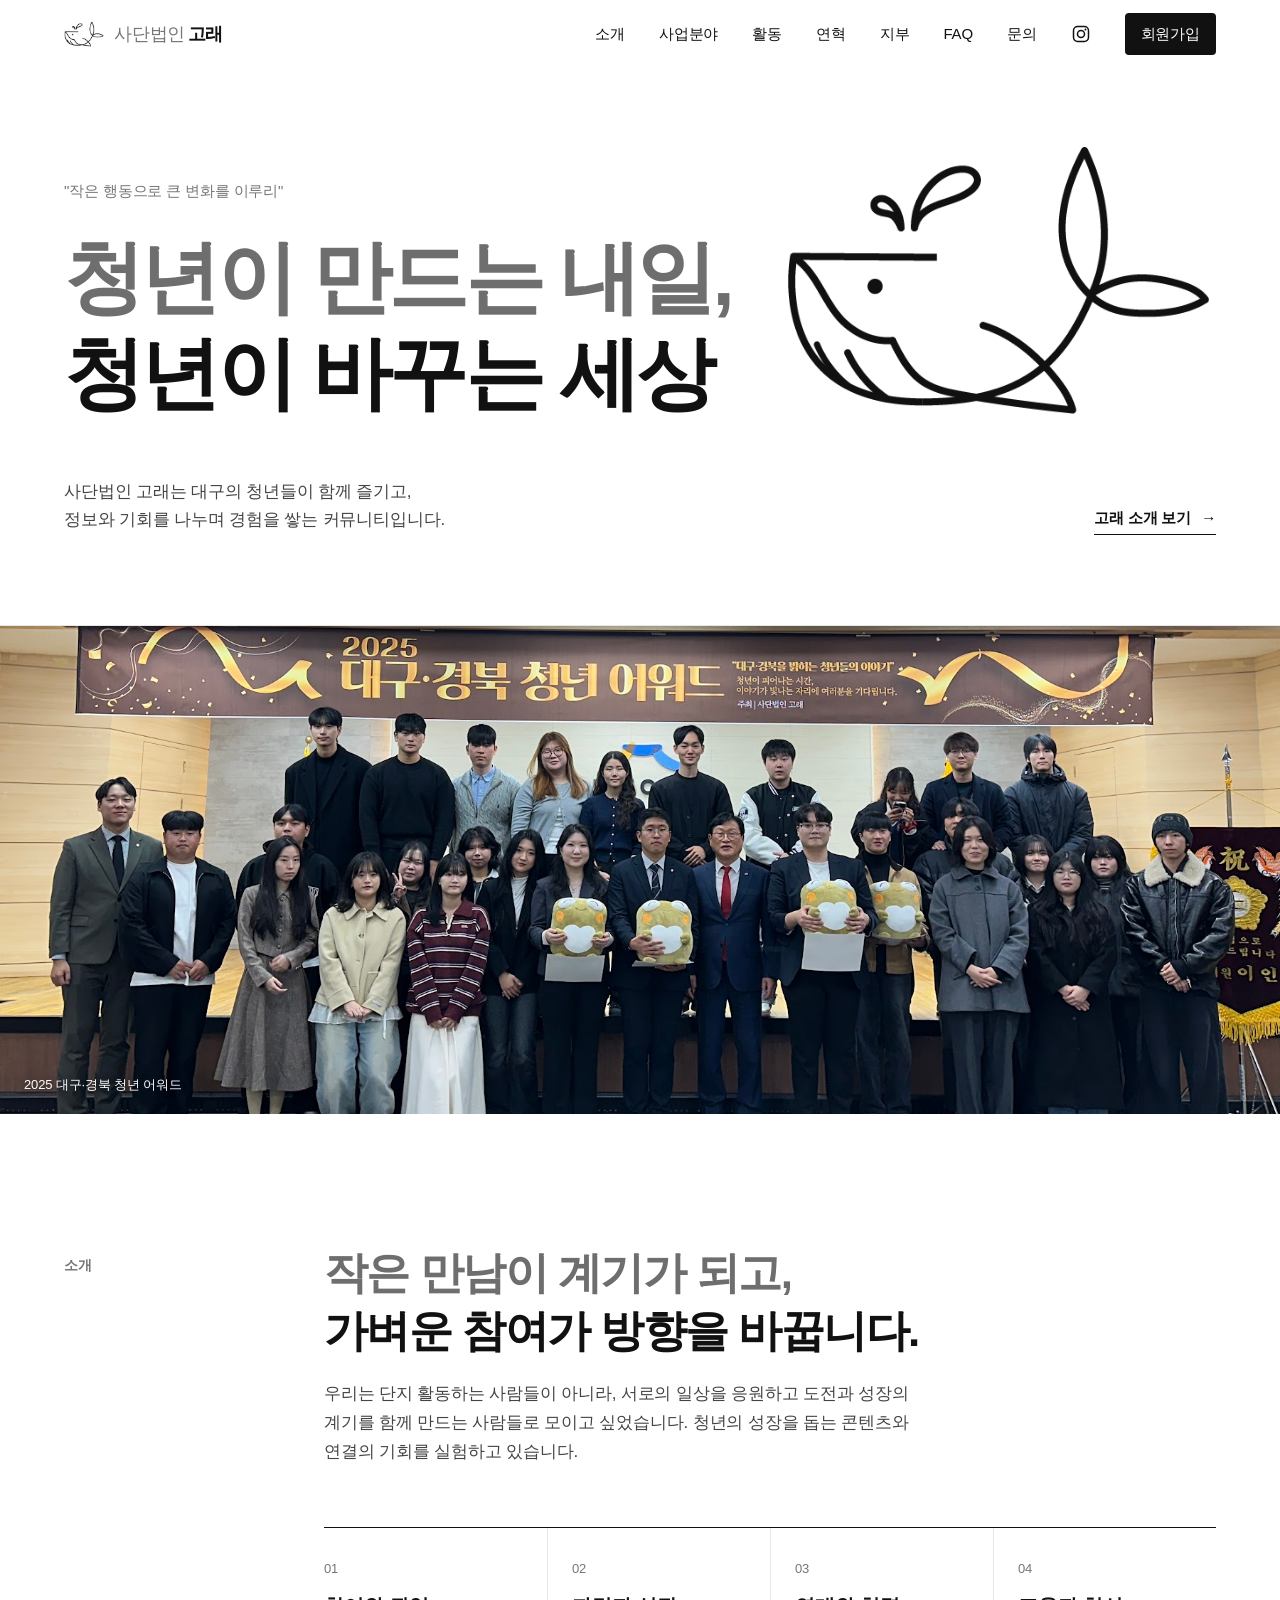
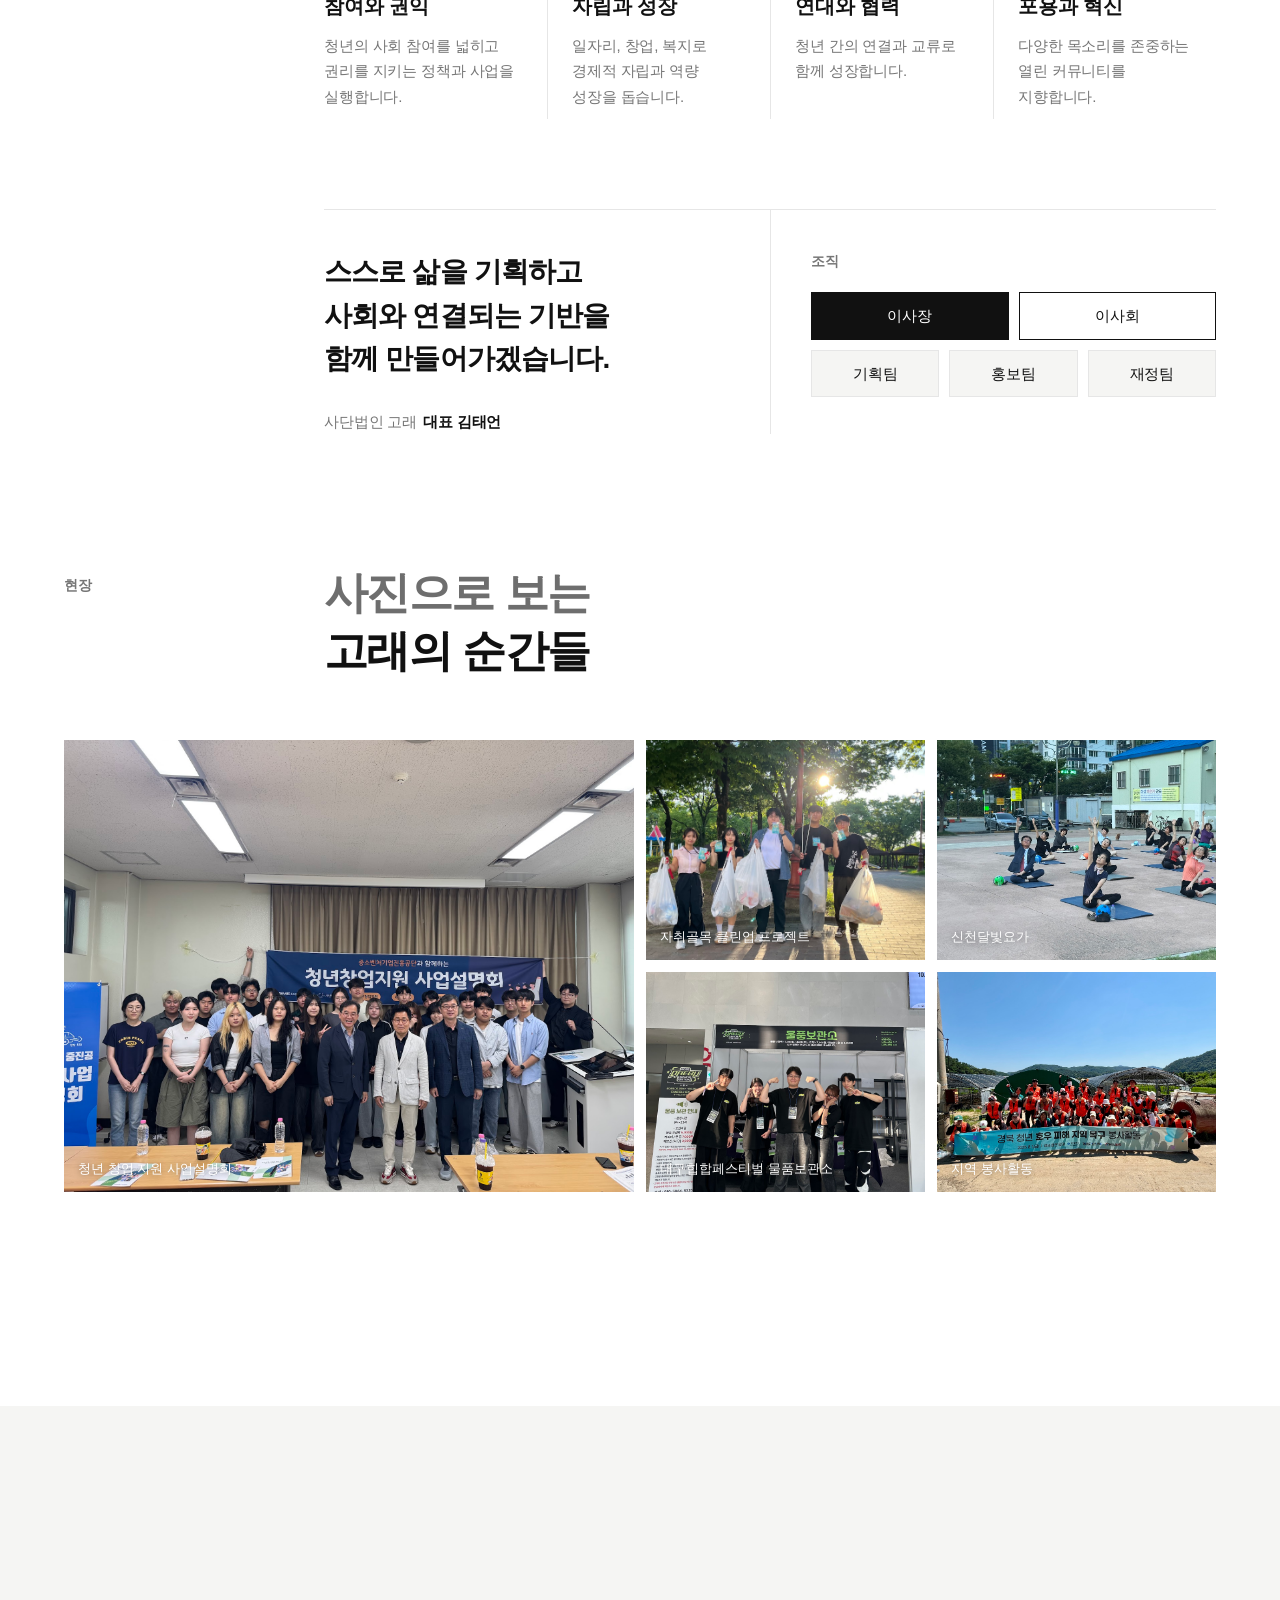
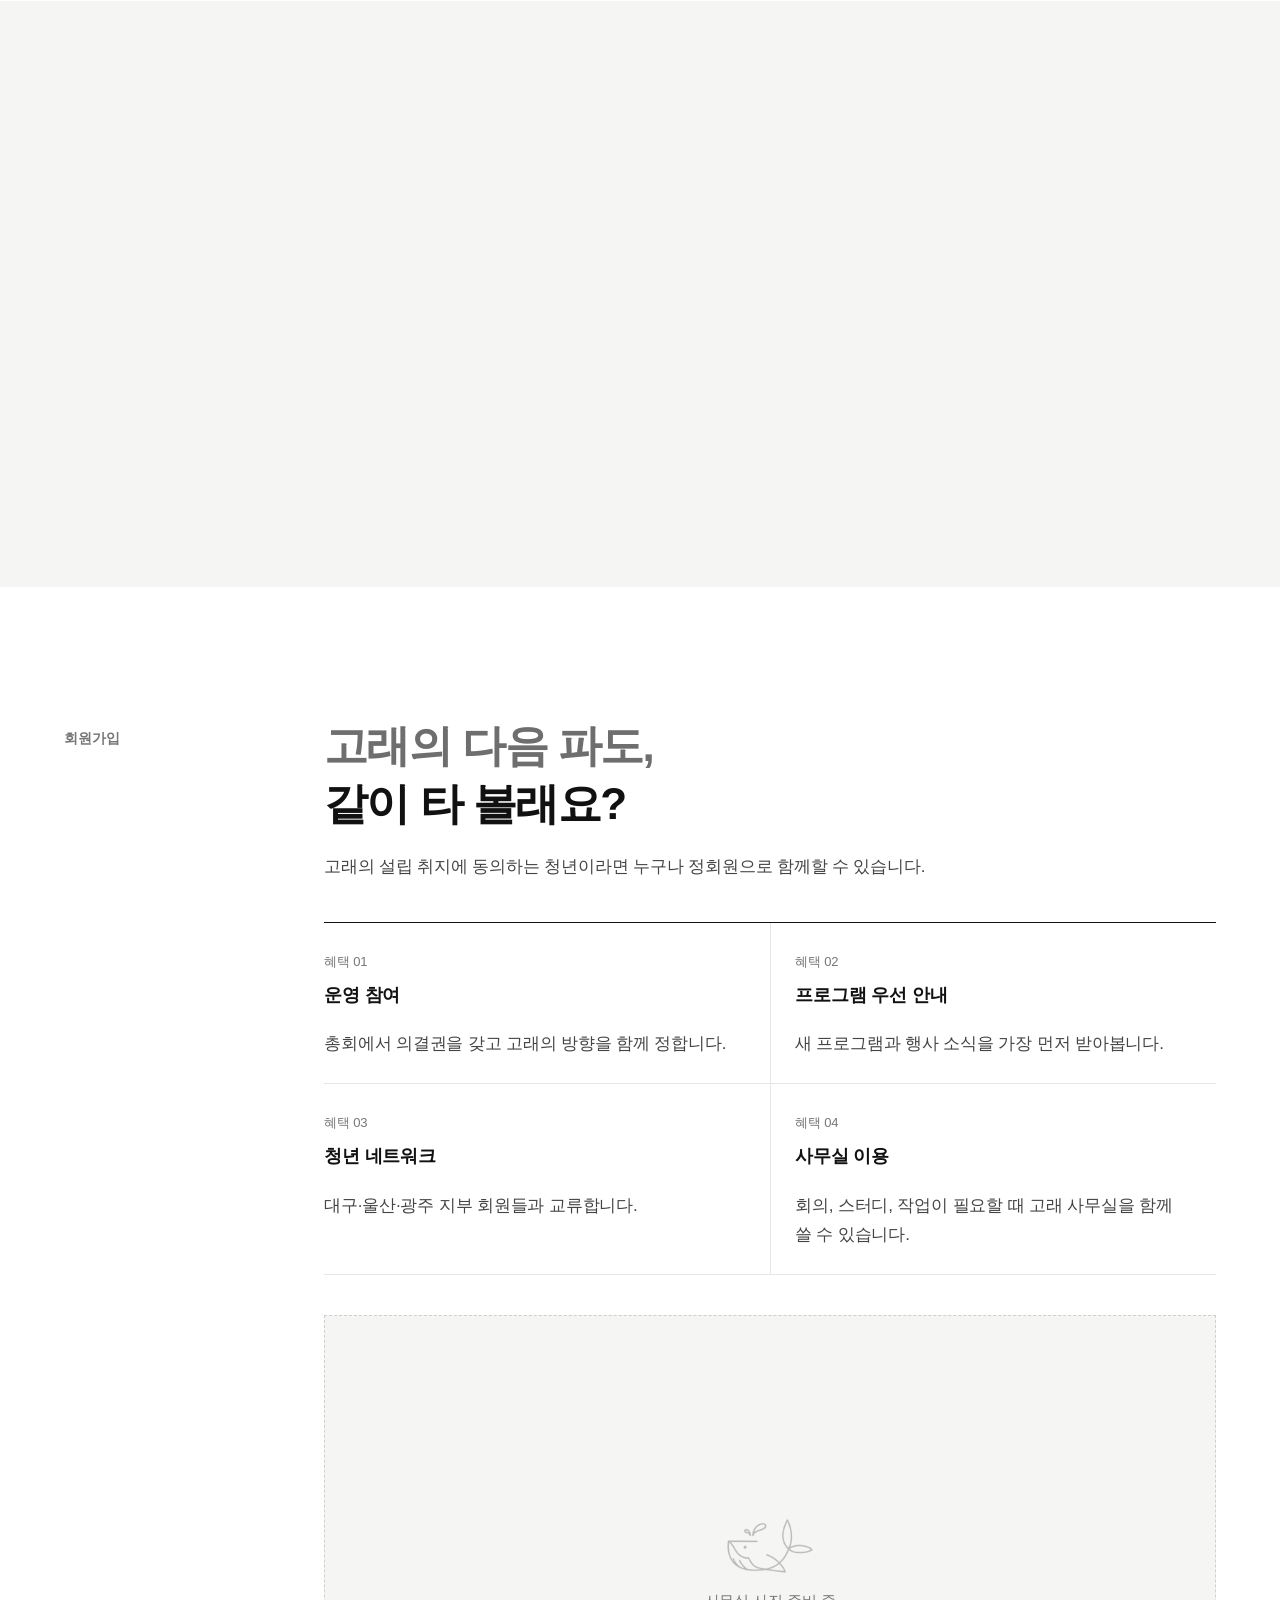
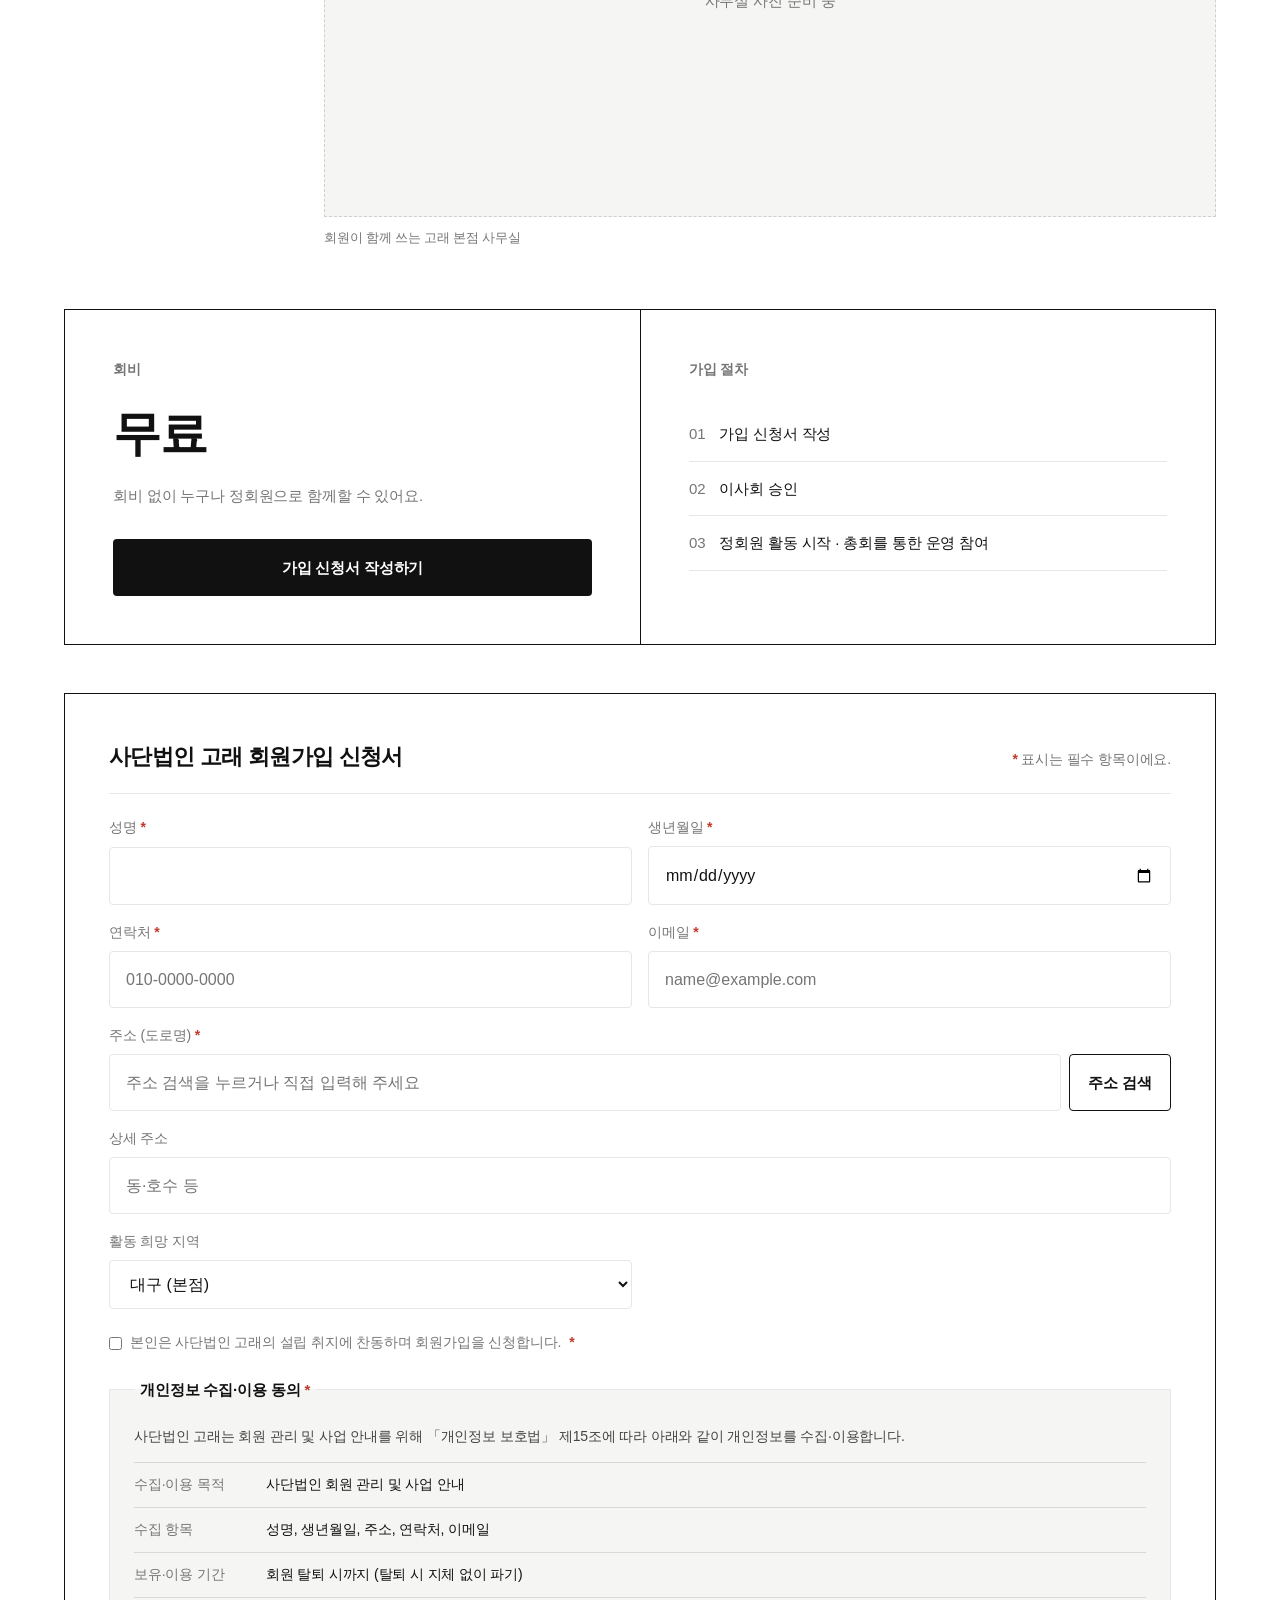
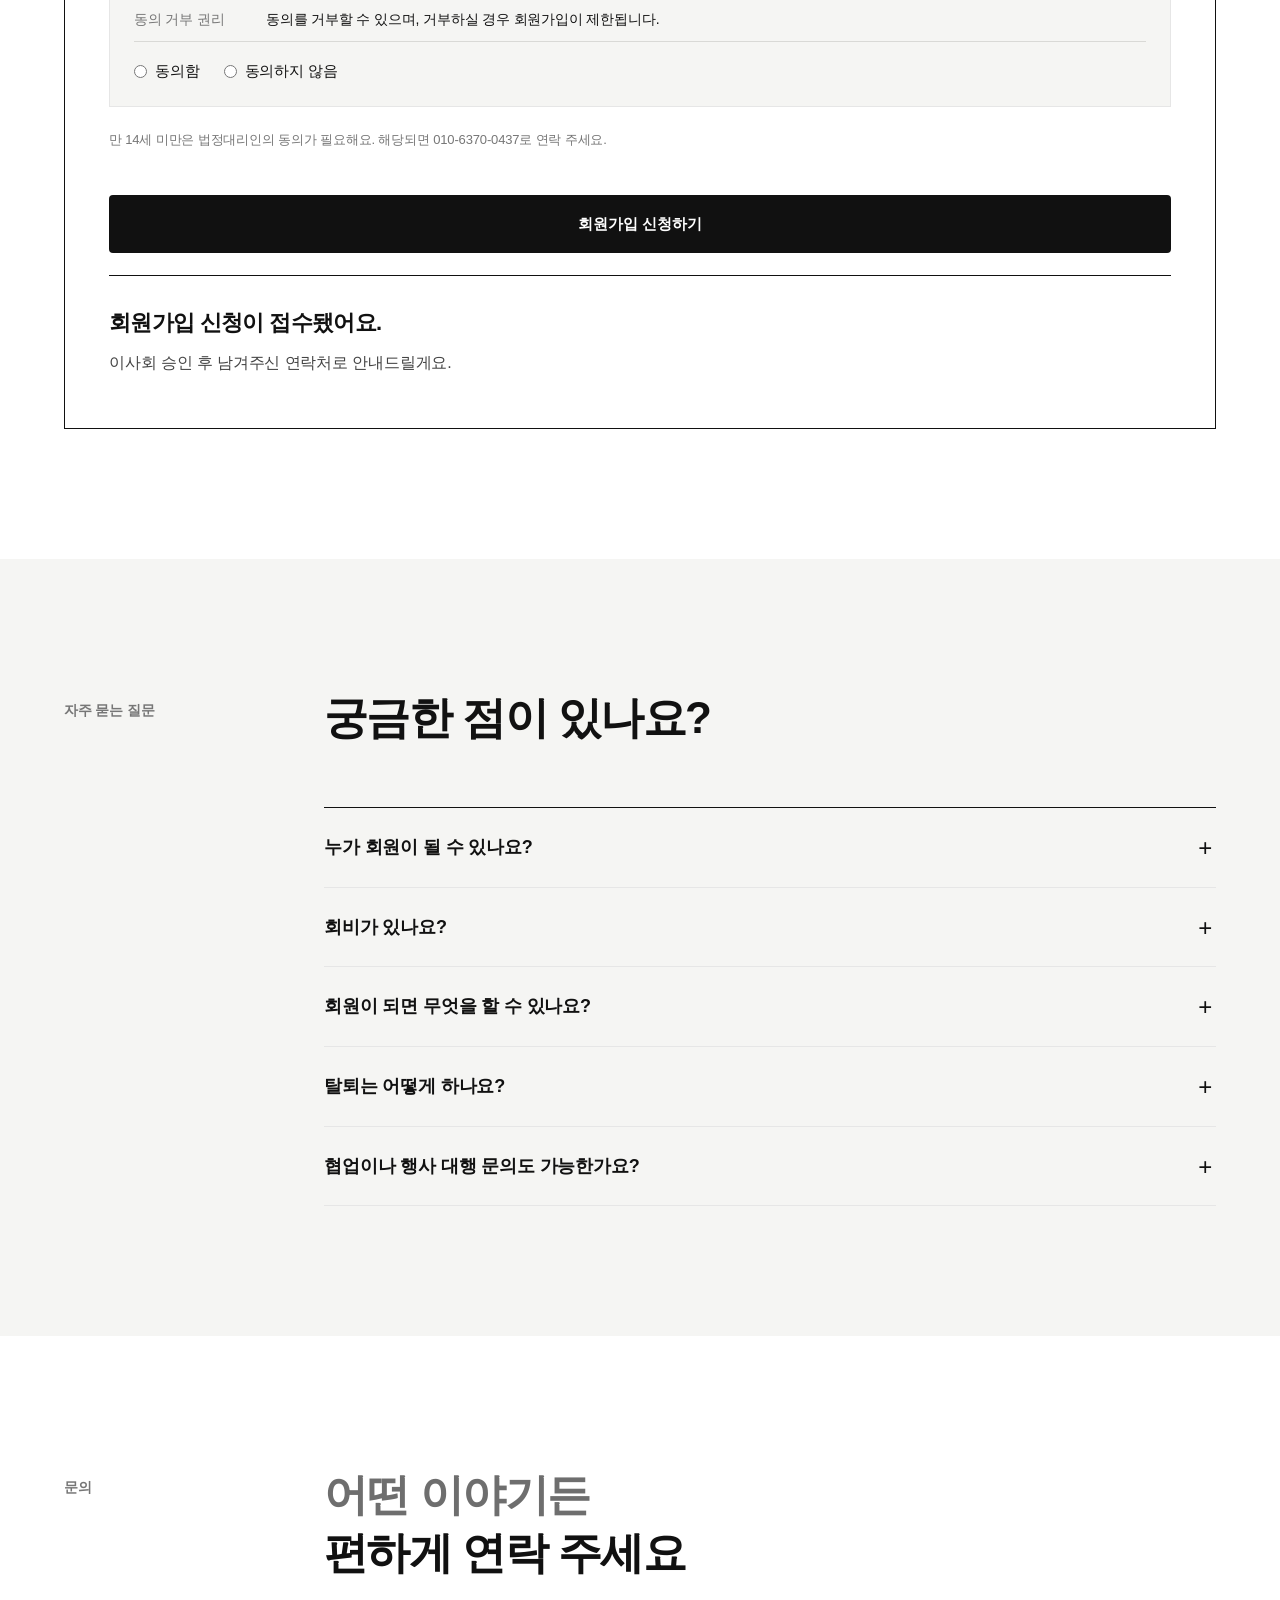
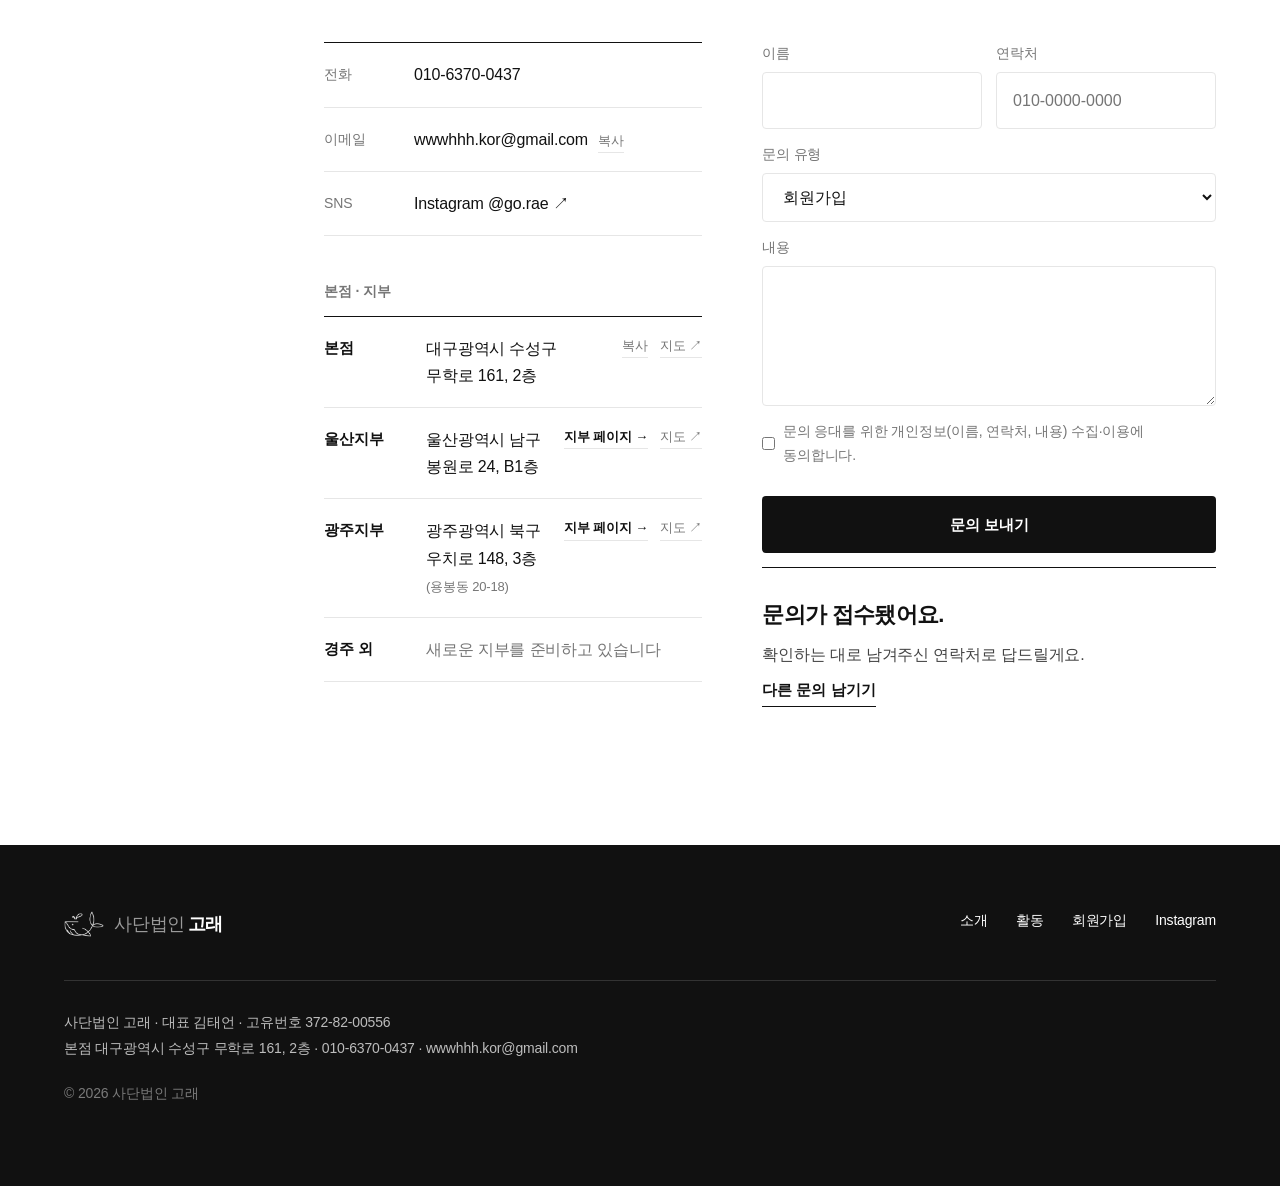
==== commit 1a339a5c: "공식 로고(꼬리 있는 고래 전체)로 교체 - 명함에서 잘라 쓰던 고래 대신 원본 로고 파일의 고래 전체를 사용 - 메인·지부 페이지 상단 고래 위치를 잘리지 않게 조정 - 파비콘(" ====
--- a/index.html
+++ b/index.html
@@ -22,7 +22,8 @@
 <script type="application/ld+json">
 {"@context":"https://schema.org","@type":"NGO","name":"사단법인 고래","alternateName":["고래","Gorae"],"url":"https://gorae-kr.github.io/","logo":"https://gorae-kr.github.io/assets/whale.png","email":"wwwhhh.kor@gmail.com","telephone":"+82-10-6370-0437","address":{"@type":"PostalAddress","streetAddress":"무학로 161, 2층","addressLocality":"수성구","addressRegion":"대구광역시","addressCountry":"KR"},"sameAs":["https://www.instagram.com/go.rae"]}
 </script>
-<link rel="icon" href="assets/whale.png">
+<link rel="icon" href="assets/favicon.png">
+<link rel="apple-touch-icon" href="assets/favicon.png">
 <link rel="stylesheet" href="https://cdn.jsdelivr.net/gh/orioncactus/pretendard@v1.3.9/dist/web/variable/pretendardvariable.min.css">
 <link rel="stylesheet" href="assets/site.css">
 </head>
--- a/assets/site.css
+++ b/assets/site.css
@@ -28,9 +28,9 @@
 header.line{border-bottom:1px solid var(--line)}
 header .w{display:flex;align-items:center;justify-content:space-between;height:100%}
 .brand{display:flex;align-items:center;gap:10px;font-weight:700;font-size:18px;letter-spacing:-.02em}
-.brand img{height:28px}
+.brand img{height:26px;width:auto}
 .brand span{font-weight:500;color:var(--sub);margin-right:3px}
-.gnb{display:flex;gap:34px;font-size:15px;font-weight:500}
+.gnb{display:flex;align-items:center;gap:34px;font-size:15px;font-weight:500}
 .gnb a{position:relative;padding:4px 0}
 .gnb a::after{content:"";position:absolute;left:0;bottom:0;height:1.5px;width:0;background:var(--fg);transition:width .25s}
 .gnb a:hover::after,.gnb a.on::after{width:100%}
@@ -44,7 +44,7 @@
 body.open .menu-btn i:nth-child(3){top:9px;transform:rotate(-45deg)}
 @media(max-width:860px){
   .menu-btn{display:block}
-  .gnb{position:fixed;top:var(--hd);left:0;right:0;height:calc(100dvh - var(--hd));overflow-y:auto;background:#fff;flex-direction:column;gap:0;padding:12px 24px;font-size:22px;font-weight:600;transform:translateY(-8px);opacity:0;pointer-events:none;transition:.25s}
+  .gnb{position:fixed;top:var(--hd);left:0;right:0;height:calc(100dvh - var(--hd));overflow-y:auto;background:#fff;flex-direction:column;align-items:stretch;gap:0;padding:12px 24px;font-size:22px;font-weight:600;transform:translateY(-8px);opacity:0;pointer-events:none;transition:.25s}
   .gnb a{padding:16px 0;border-bottom:1px solid var(--line)}
   .gnb a::after{display:none}
   .gnb .cta{margin-top:24px;text-align:center;border:0;padding:16px}
@@ -61,7 +61,7 @@
 .hero h1 .l2{color:var(--fg);display:block}
 .hero-desc{display:flex;justify-content:space-between;align-items:flex-end;gap:32px;margin-top:56px;flex-wrap:wrap}
 .hero-desc p{max-width:440px;font-size:17px;color:#444}
-.hero-whale{position:absolute;top:var(--hd);right:0;width:min(470px,36vw);pointer-events:none}
+.hero-whale{position:absolute;top:calc(var(--hd) + 72px);right:max(24px,calc((100vw - 1200px) / 2 + 24px));width:min(440px,34vw);pointer-events:none}
 .ready .hero-whale{opacity:1;transform:none}
 .hero-whale img{width:100%;transform-origin:30% 60%;animation:bob 5.5s ease-in-out infinite}
 @keyframes bob{
@@ -97,7 +97,7 @@
 .benefits strong{display:block;font-size:18px;font-weight:600;margin:6px 0 6px}
 .benefits p{font-size:15px;color:var(--sub)}
 @media(max-width:700px){.benefits{grid-template-columns:1fr}.benefits li:nth-child(even){padding-left:0;border-left:0}}
-@media(max-width:860px){.hero{padding-top:calc(var(--hd) + 220px)}.hero-whale{width:62vw;max-width:340px}}
+@media(max-width:860px){.hero{padding-top:calc(var(--hd) + 230px)}.hero-whale{top:calc(var(--hd) + 32px);right:24px;width:min(270px,62vw)}}
 
 .arrow-link{display:inline-flex;align-items:center;gap:10px;font-weight:600;font-size:15px;padding-bottom:4px;border-bottom:1.5px solid var(--fg);transition:gap .2s}
 .arrow-link:hover{gap:16px}
@@ -295,8 +295,8 @@
 .branch-hero h1 .l1{color:var(--gray);display:block}
 .branch-hero h1 .l2{display:block}
 .branch-hero .lead{margin-top:28px;max-width:520px;font-size:17px;color:#444}
-.branch-hero .hero-whale{top:var(--hd);width:min(380px,30vw)}
-@media(max-width:860px){.branch-hero{padding-top:calc(var(--hd) + 180px)}.branch-hero .hero-whale{width:52vw;max-width:280px}}
+.branch-hero .hero-whale{top:calc(var(--hd) + 56px);width:min(360px,30vw)}
+@media(max-width:860px){.branch-hero{padding-top:calc(var(--hd) + 200px)}.branch-hero .hero-whale{top:calc(var(--hd) + 28px);width:min(230px,54vw)}}
 .branch-body{display:grid;grid-template-columns:1.25fr 1fr;gap:56px;align-items:start}
 .branch-body>*{min-width:0}
 @media(max-width:900px){.branch-body{grid-template-columns:1fr;gap:40px}}
@@ -318,11 +318,12 @@
 .btn:disabled{opacity:.6;cursor:wait}
 
 /* 인스타그램 */
-.gnb .ig{display:inline-flex;align-items:center;gap:8px}
+.gnb .ig{display:inline-flex;align-items:center;gap:8px;line-height:1}
+.gnb .ig svg{display:block}
 .gnb .ig span{display:none}
 .gnb .ig::after{display:none}
 .gnb .ig:hover{color:var(--point)}
-@media(max-width:860px){.gnb .ig span{display:inline}}
+@media(max-width:860px){.gnb .ig span{display:inline}.gnb .ig{line-height:inherit}}
 .insta{display:flex;justify-content:space-between;align-items:center;gap:20px;flex-wrap:wrap;margin-top:28px;padding-top:24px;border-top:1px solid var(--line)}
 .insta p{color:#444;font-size:16px}
 .insta p b{color:var(--fg);font-weight:600}
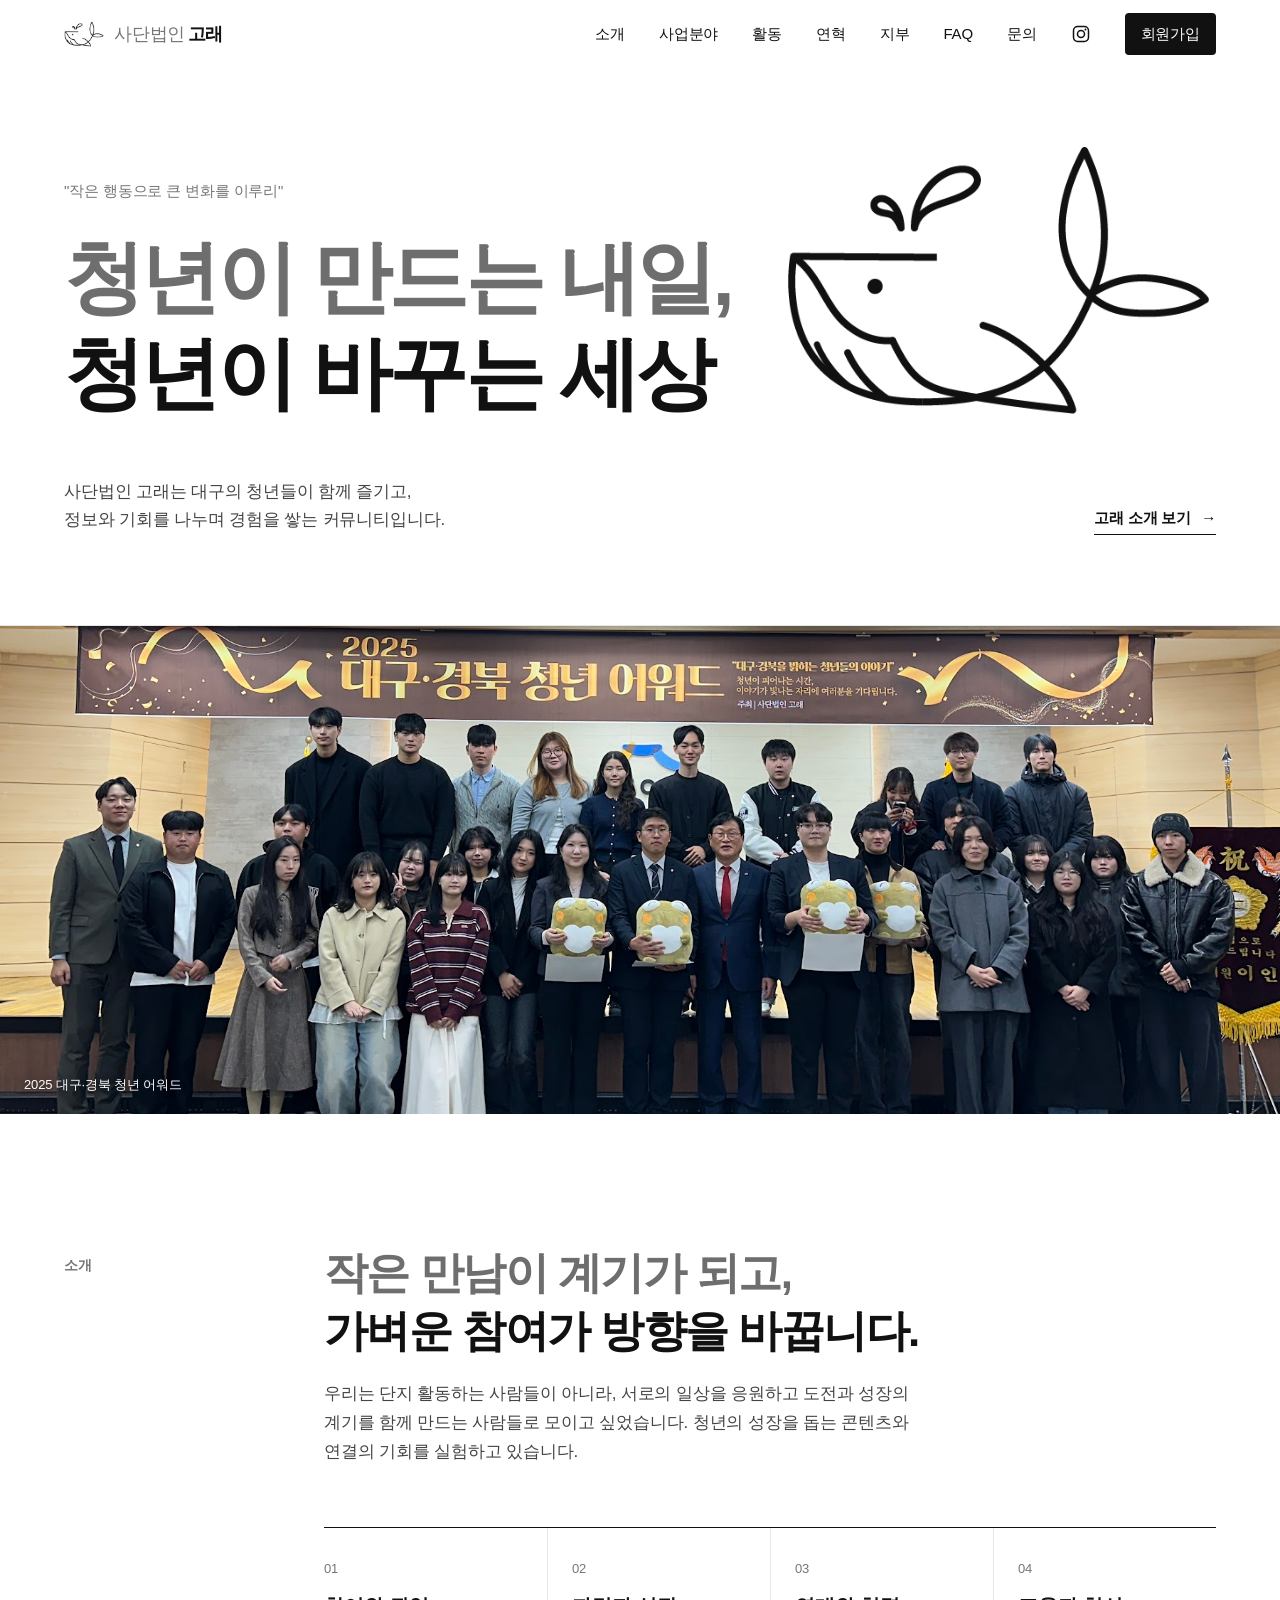
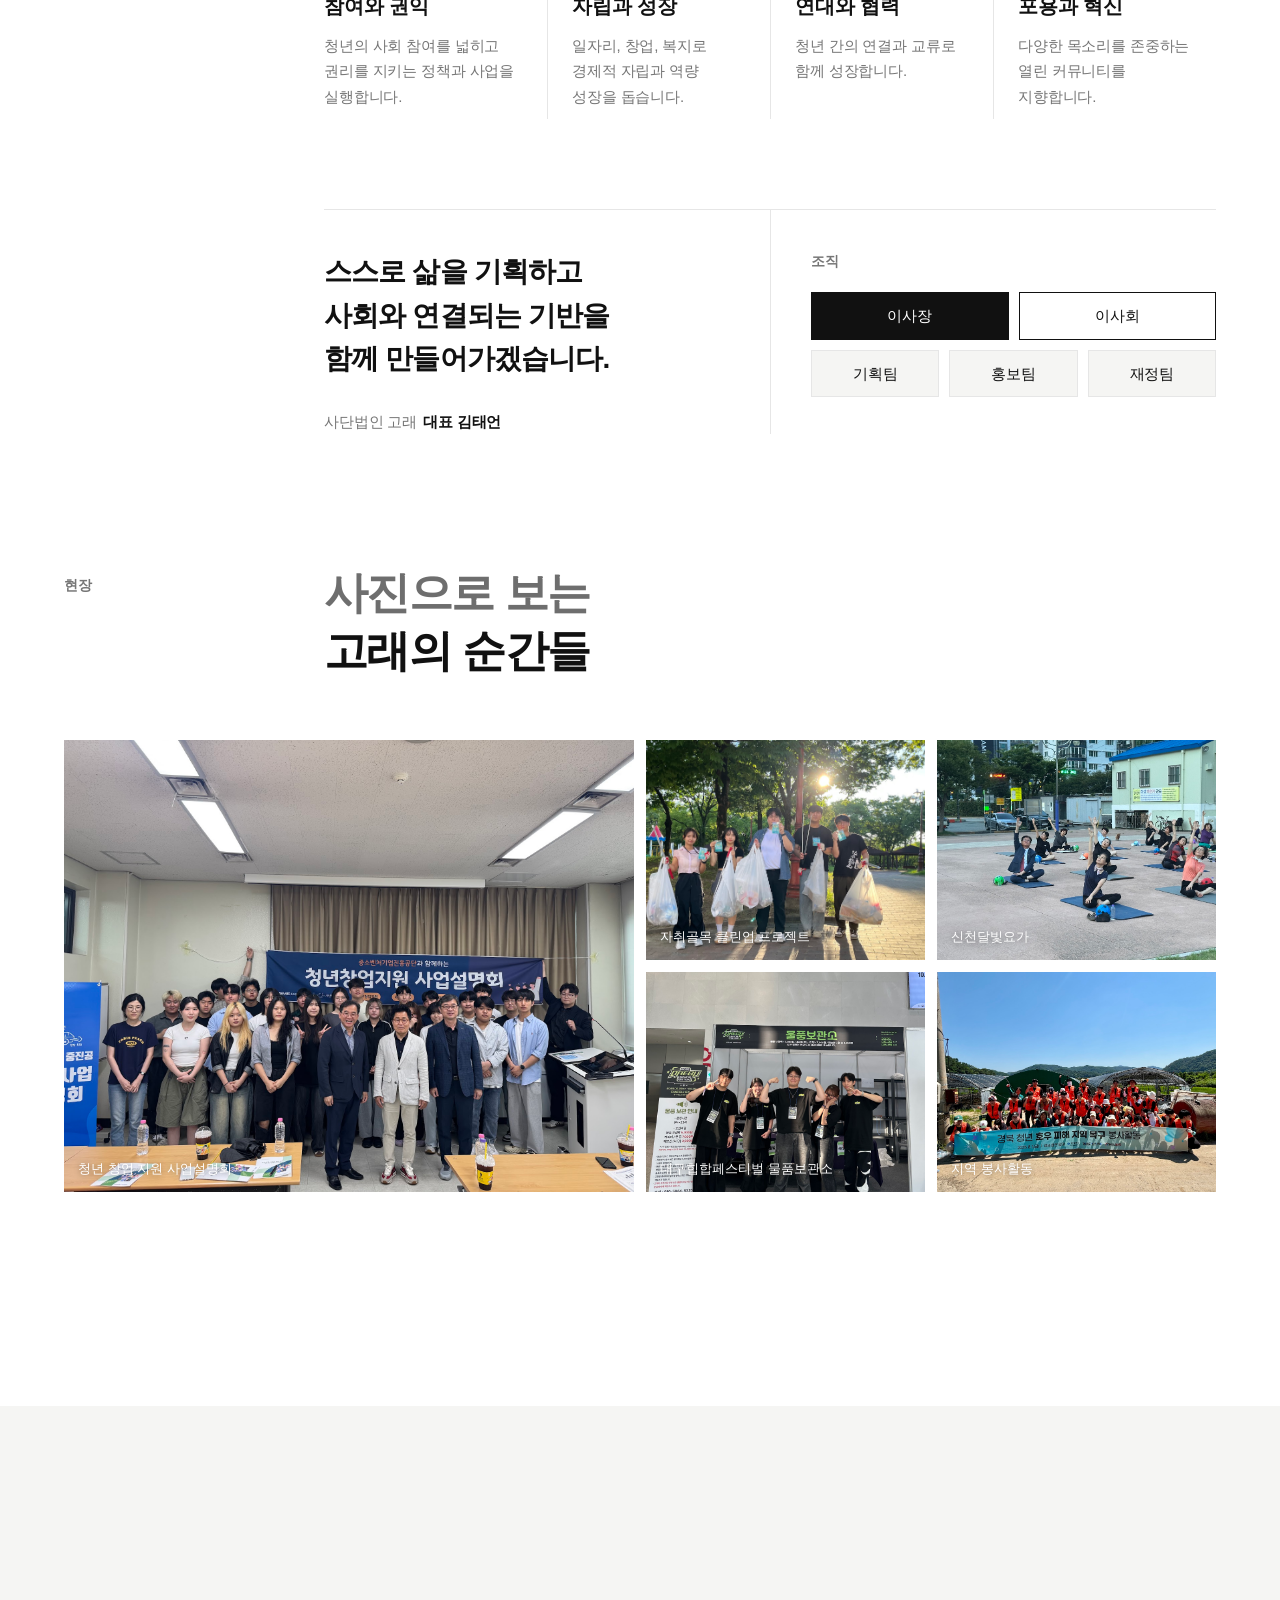
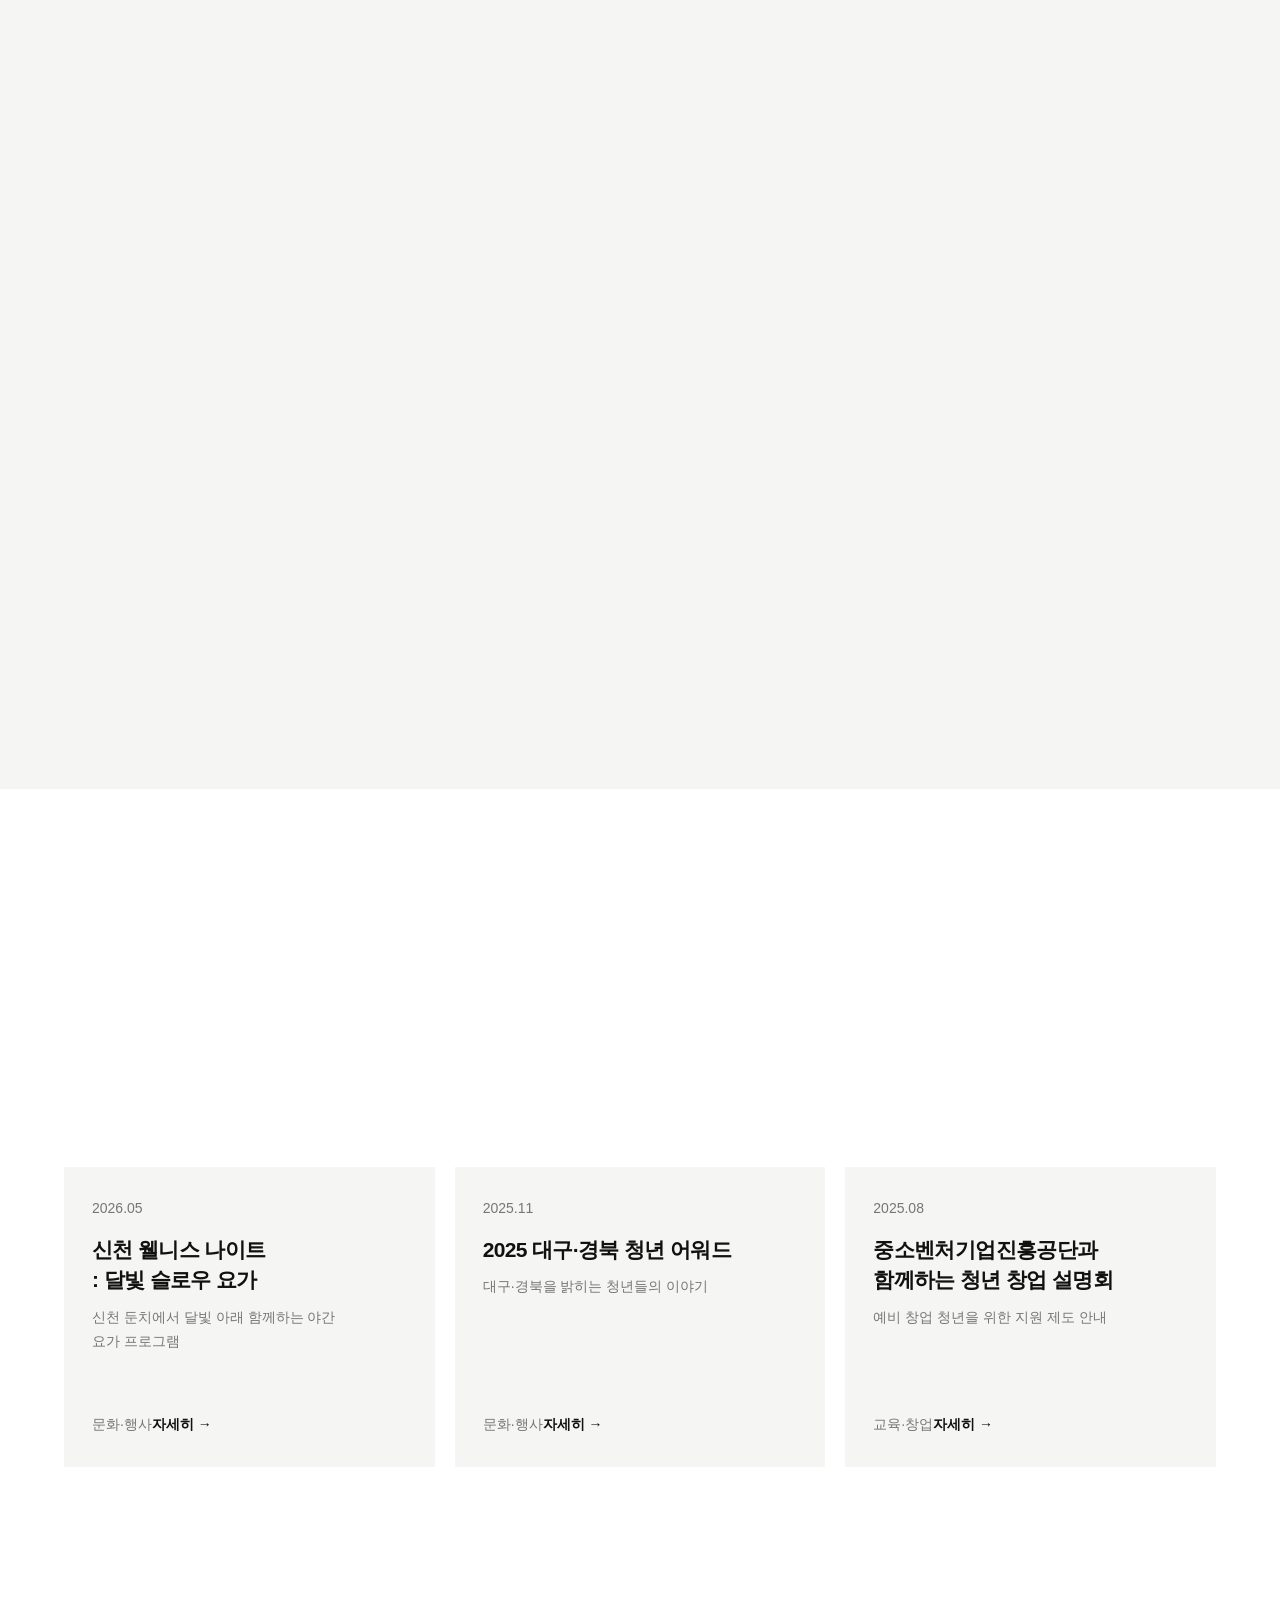
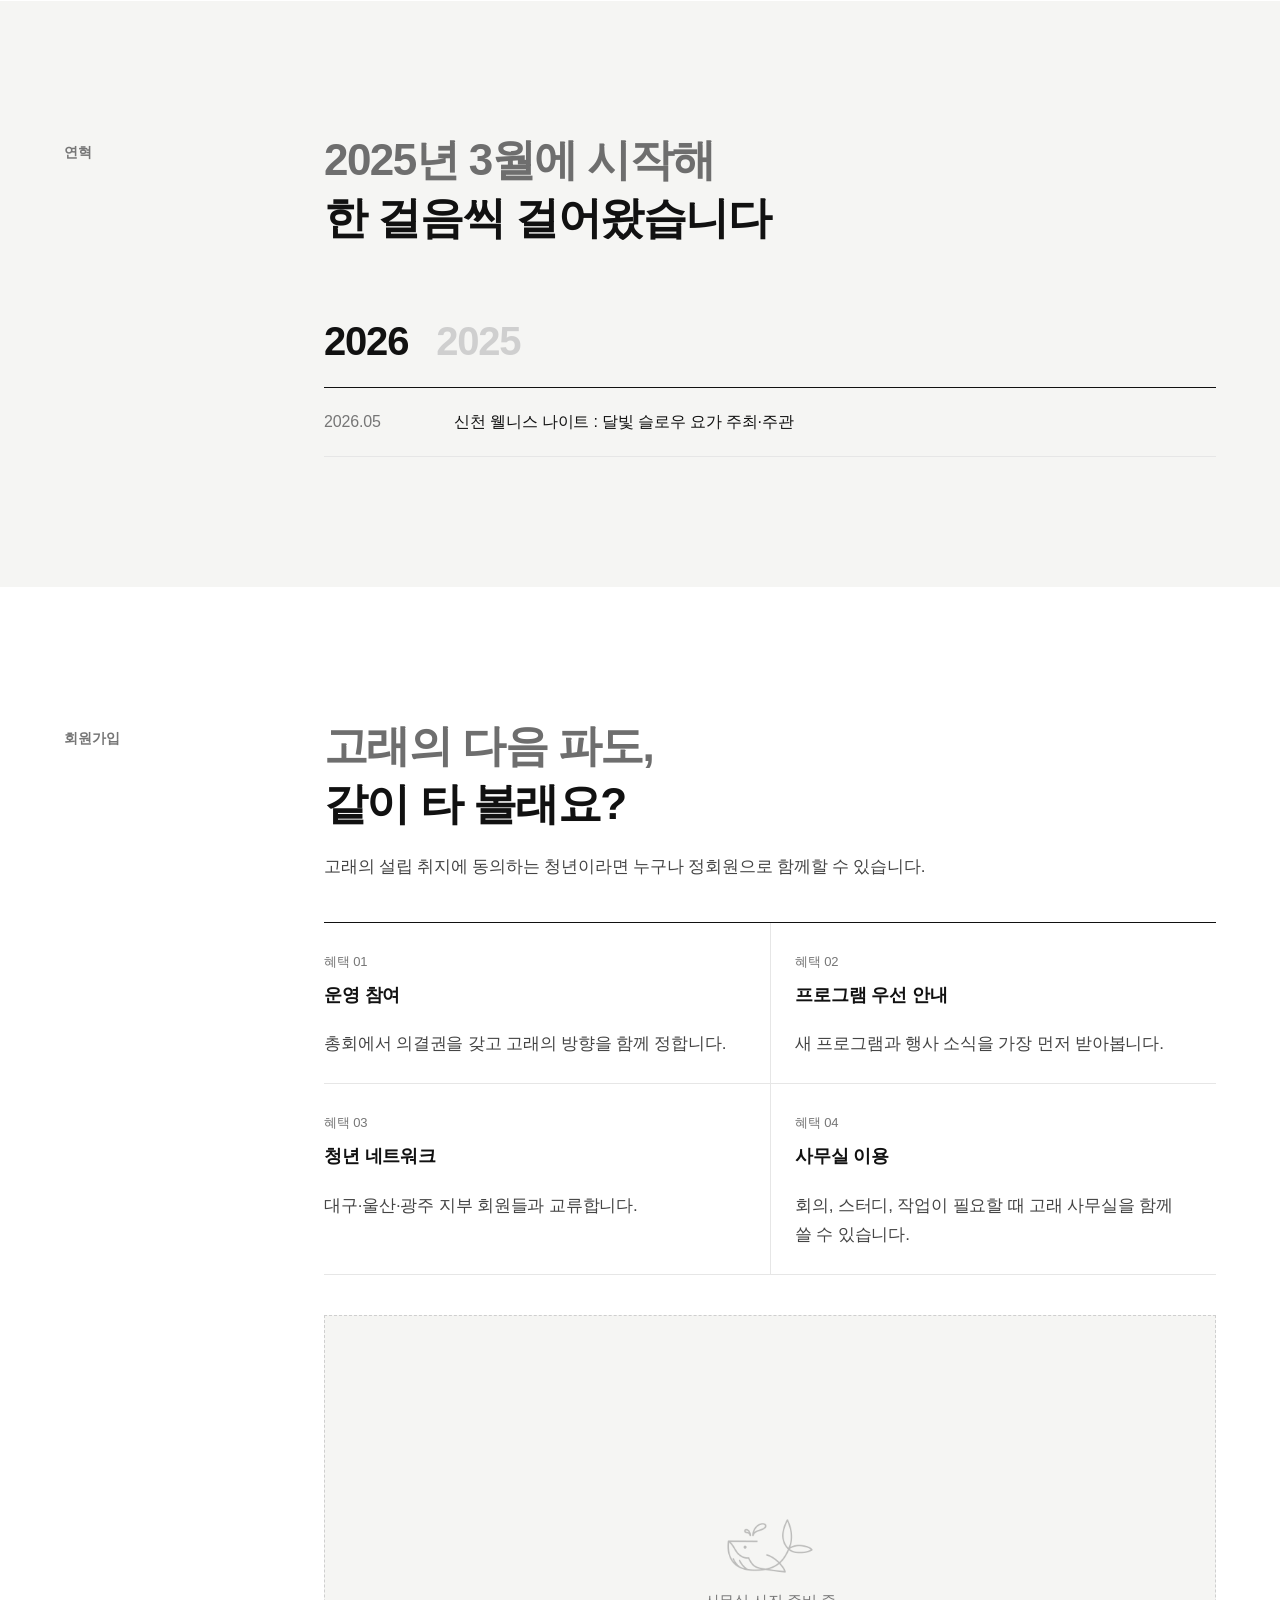
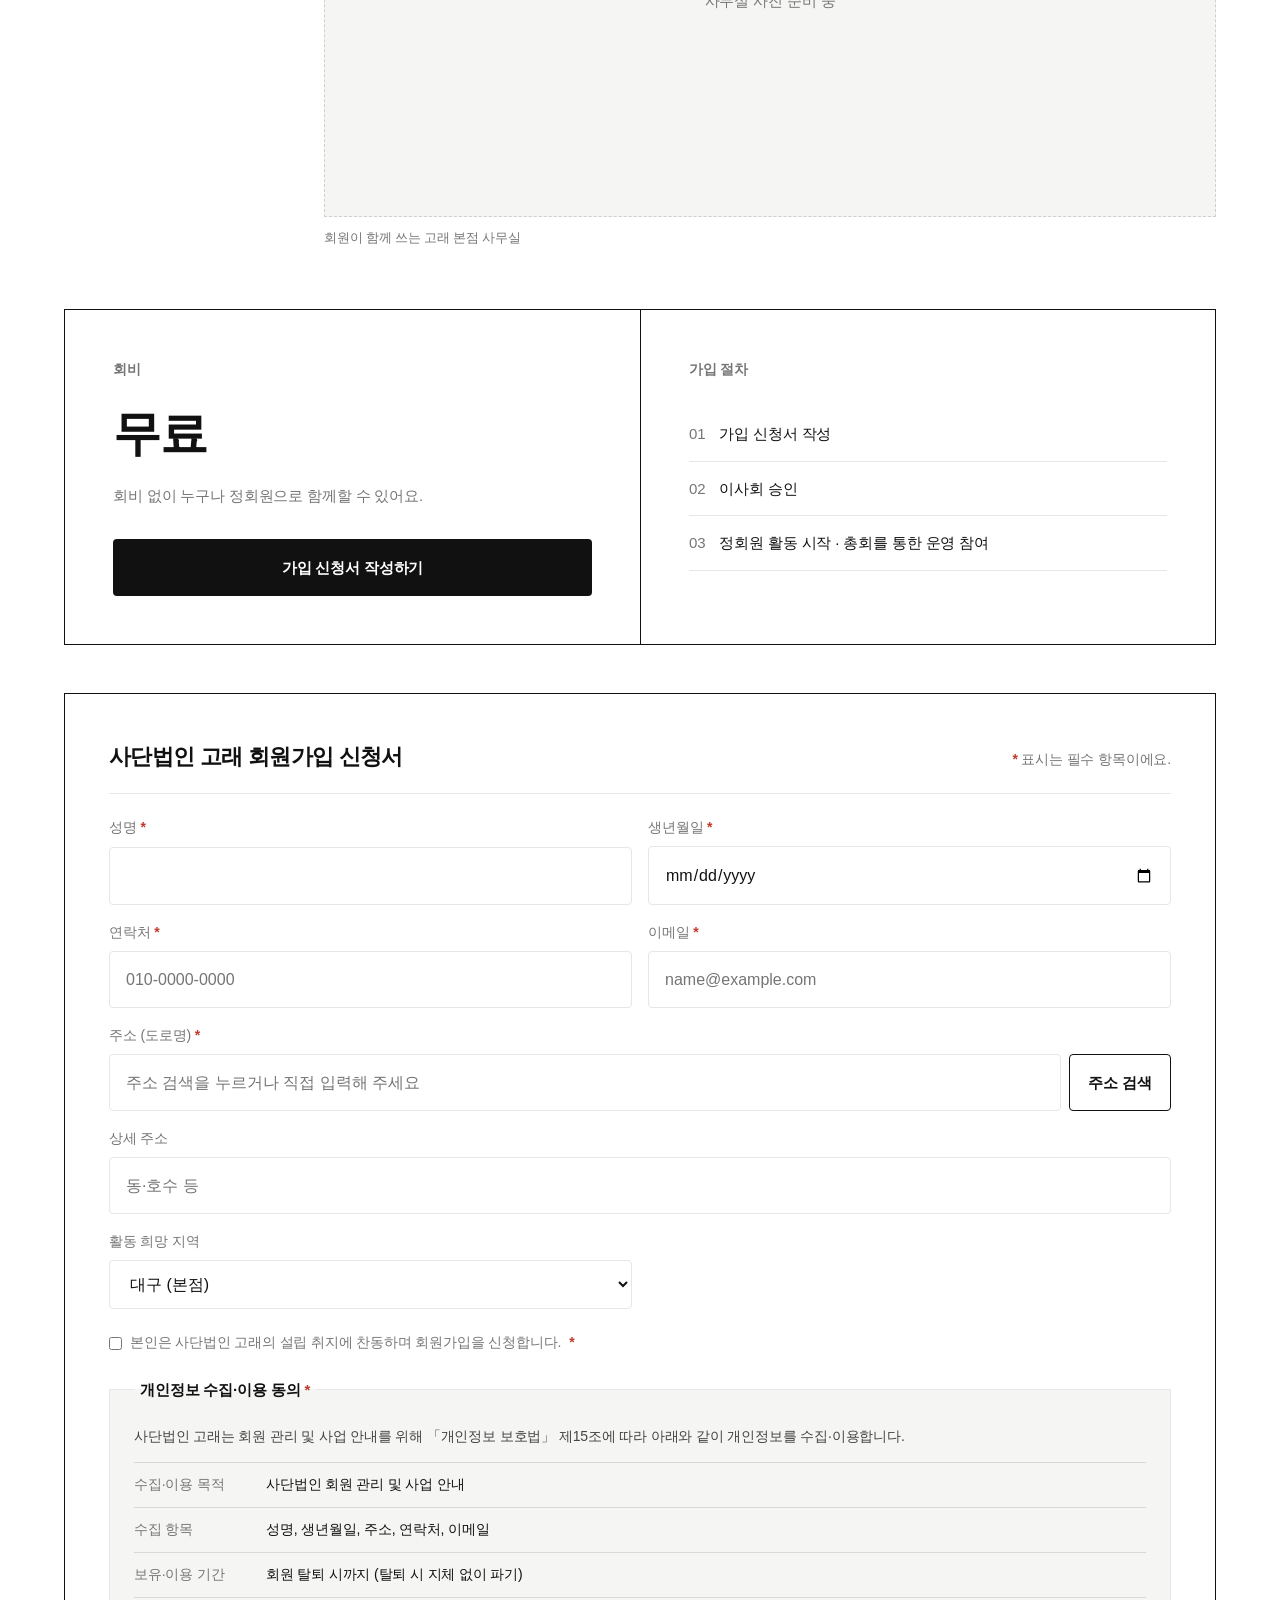
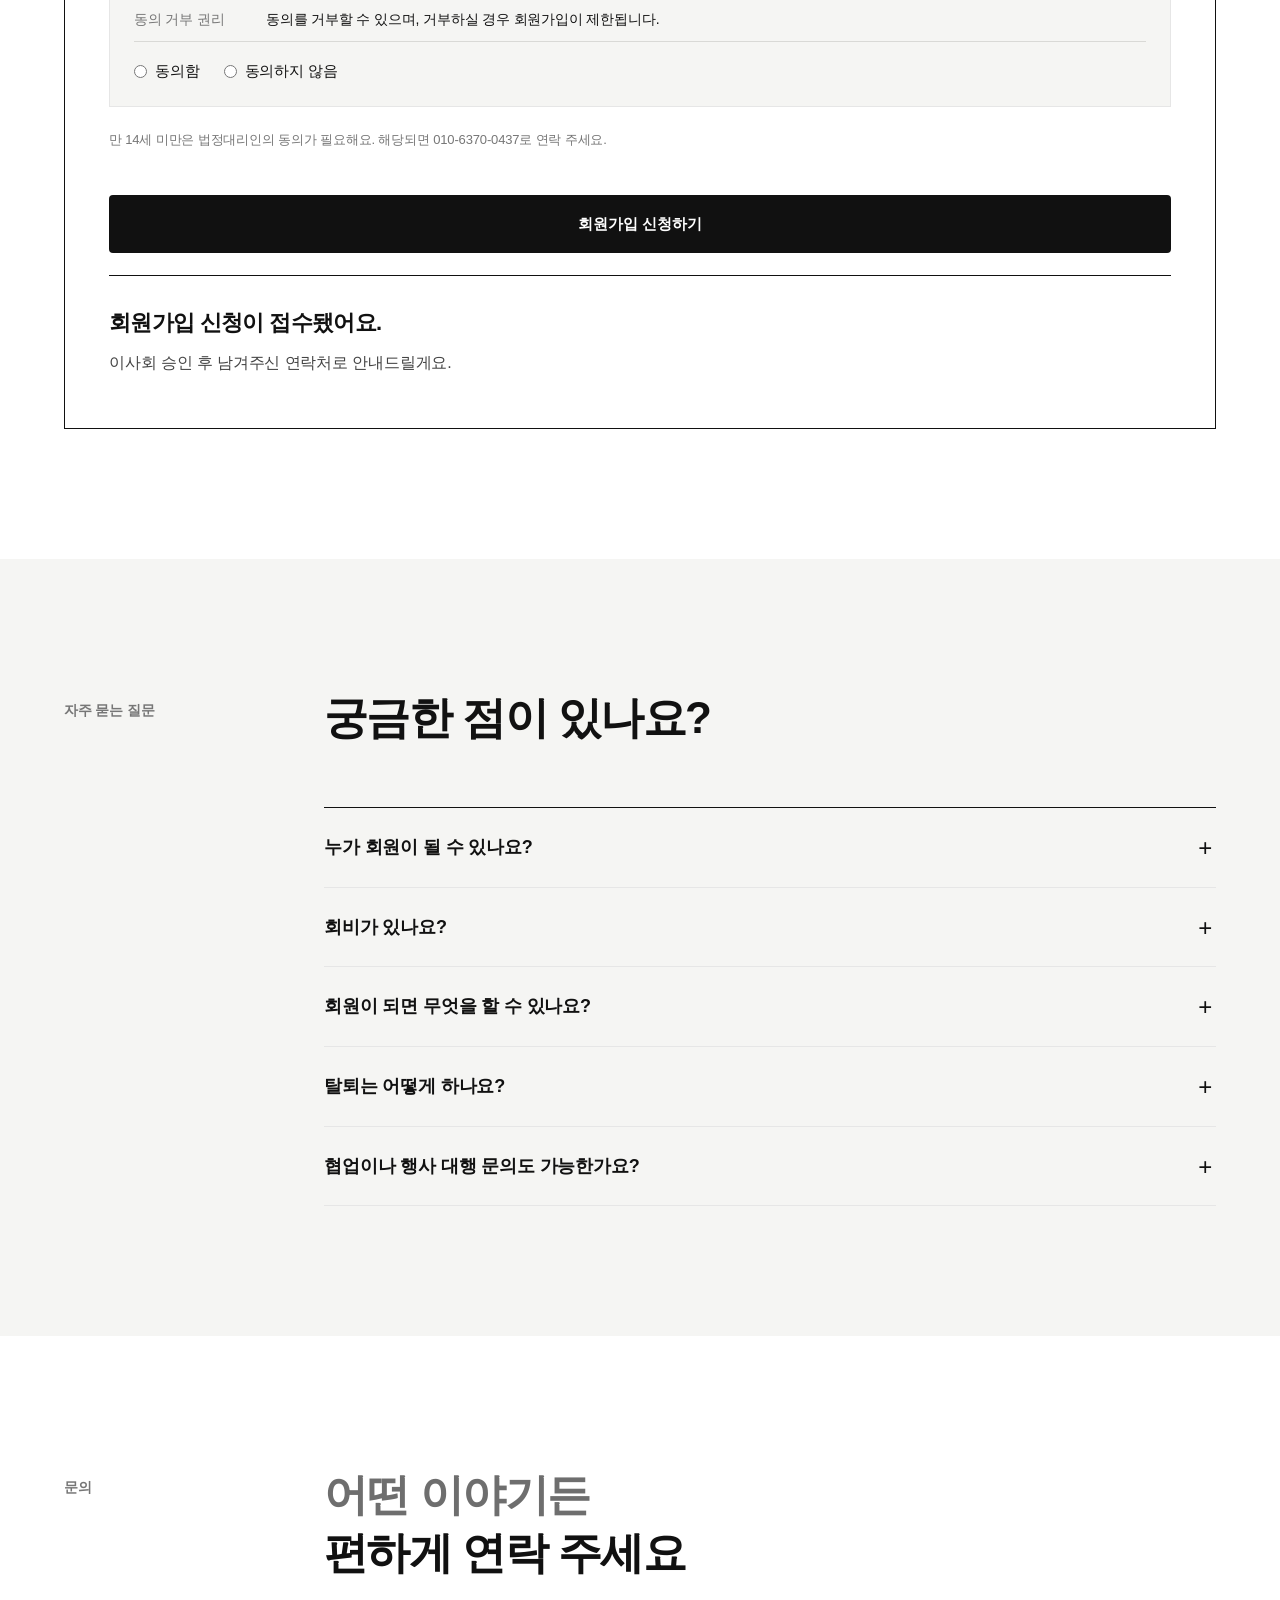
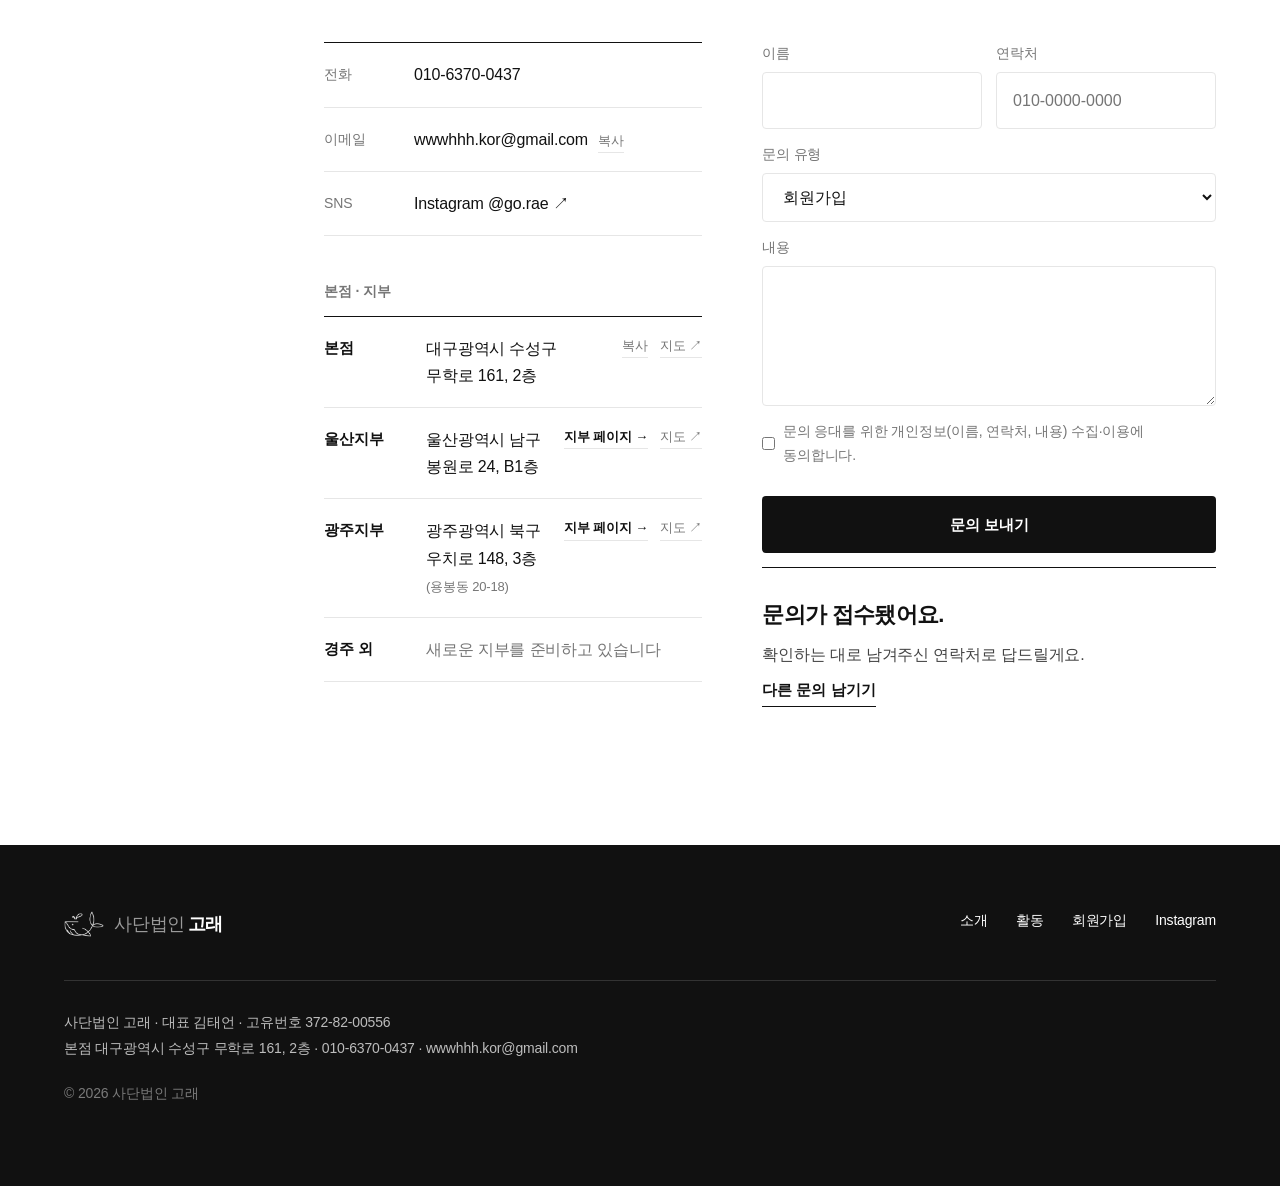
==== commit 7911881e: "네이버 서치어드바이저 소유확인 태그 추가 Co-Authored-By: Claude Opus 5.5 <noreply@anthropic.com>" ====
--- a/index.html
+++ b/index.html
@@ -18,7 +18,7 @@
 <meta property="og:image:alt" content="사단법인 고래 - 청년이 만드는 내일, 청년이 바꾸는 세상">
 <meta name="twitter:card" content="summary_large_image">
 <meta property="og:locale" content="ko_KR">
-<!-- 네이버 서치어드바이저 소유확인 태그를 여기에 붙여넣으세요 -->
+<meta name="naver-site-verification" content="b36b88a5d2c0262020a1e68482d9759f6daa6937" />
 <script type="application/ld+json">
 {"@context":"https://schema.org","@type":"NGO","name":"사단법인 고래","alternateName":["고래","Gorae"],"url":"https://gorae-kr.github.io/","logo":"https://gorae-kr.github.io/assets/whale.png","email":"wwwhhh.kor@gmail.com","telephone":"+82-10-6370-0437","address":{"@type":"PostalAddress","streetAddress":"무학로 161, 2층","addressLocality":"수성구","addressRegion":"대구광역시","addressCountry":"KR"},"sameAs":["https://www.instagram.com/go.rae"]}
 </script>
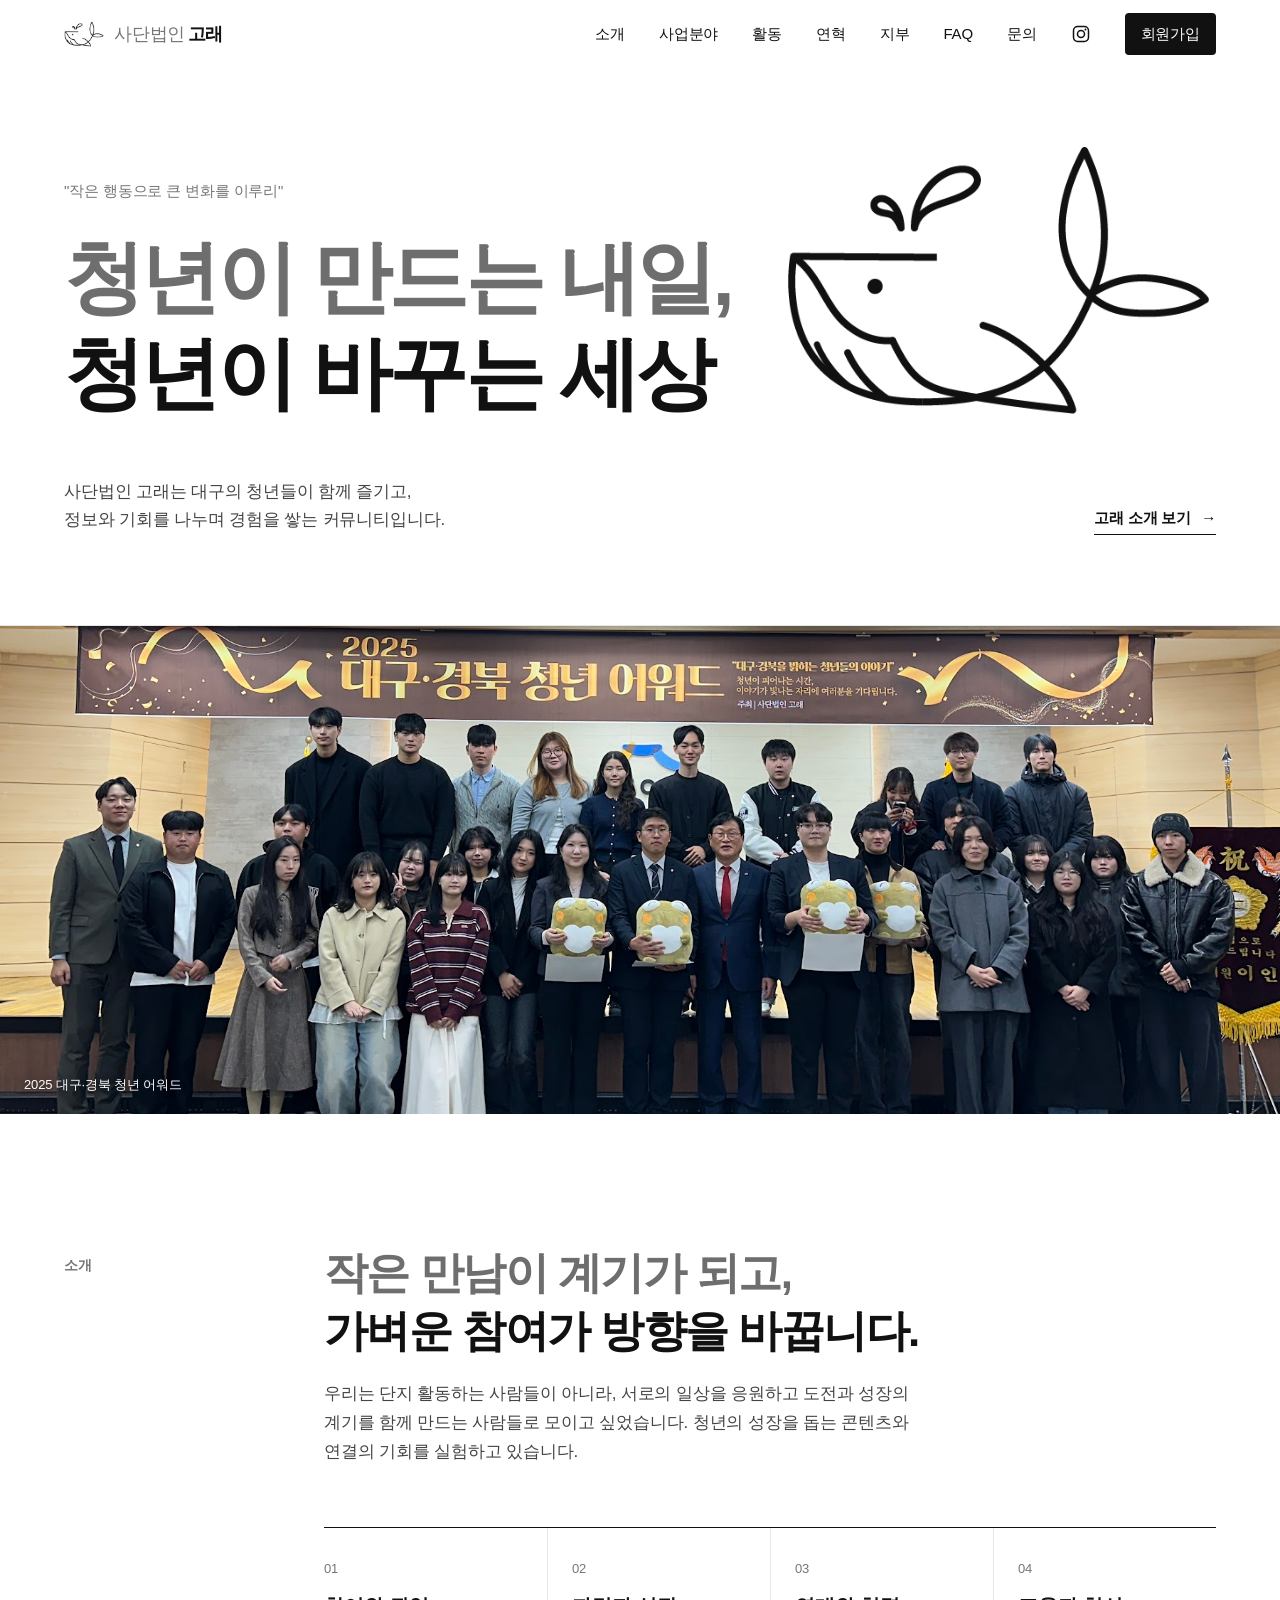
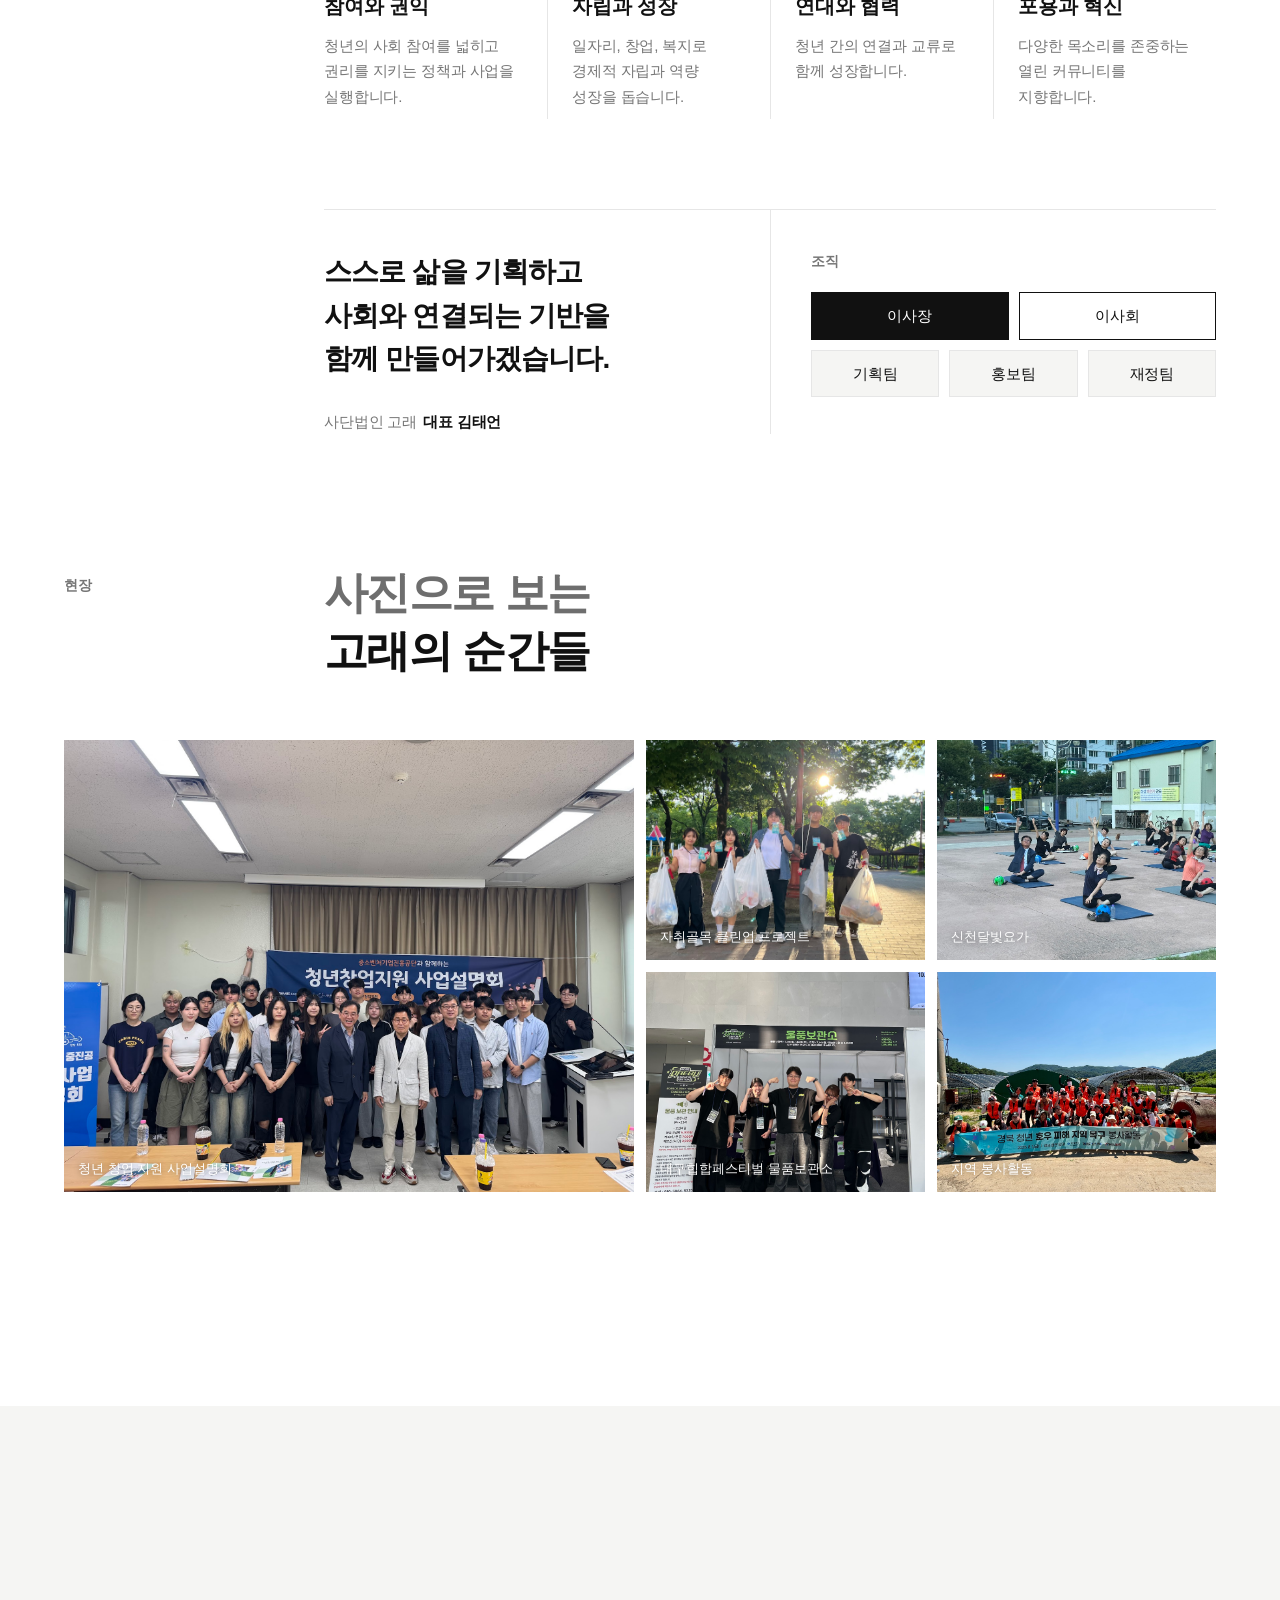
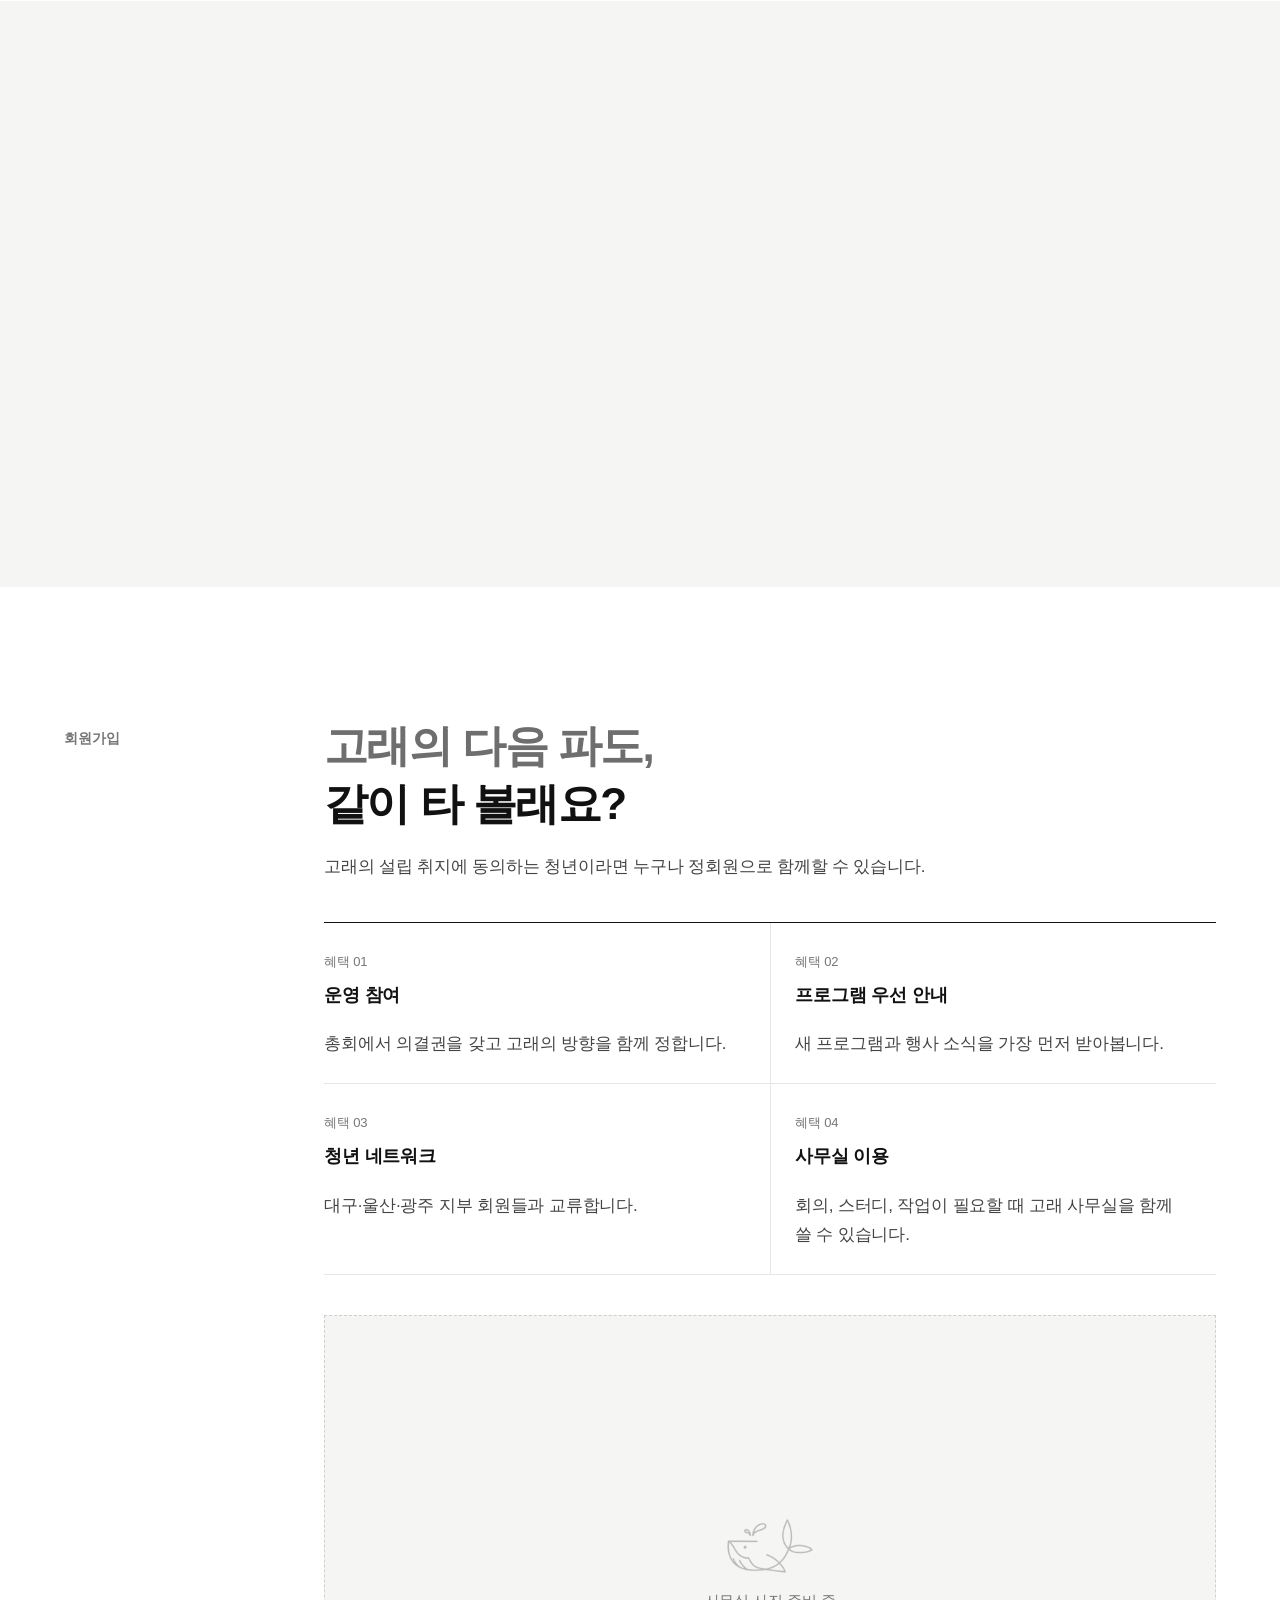
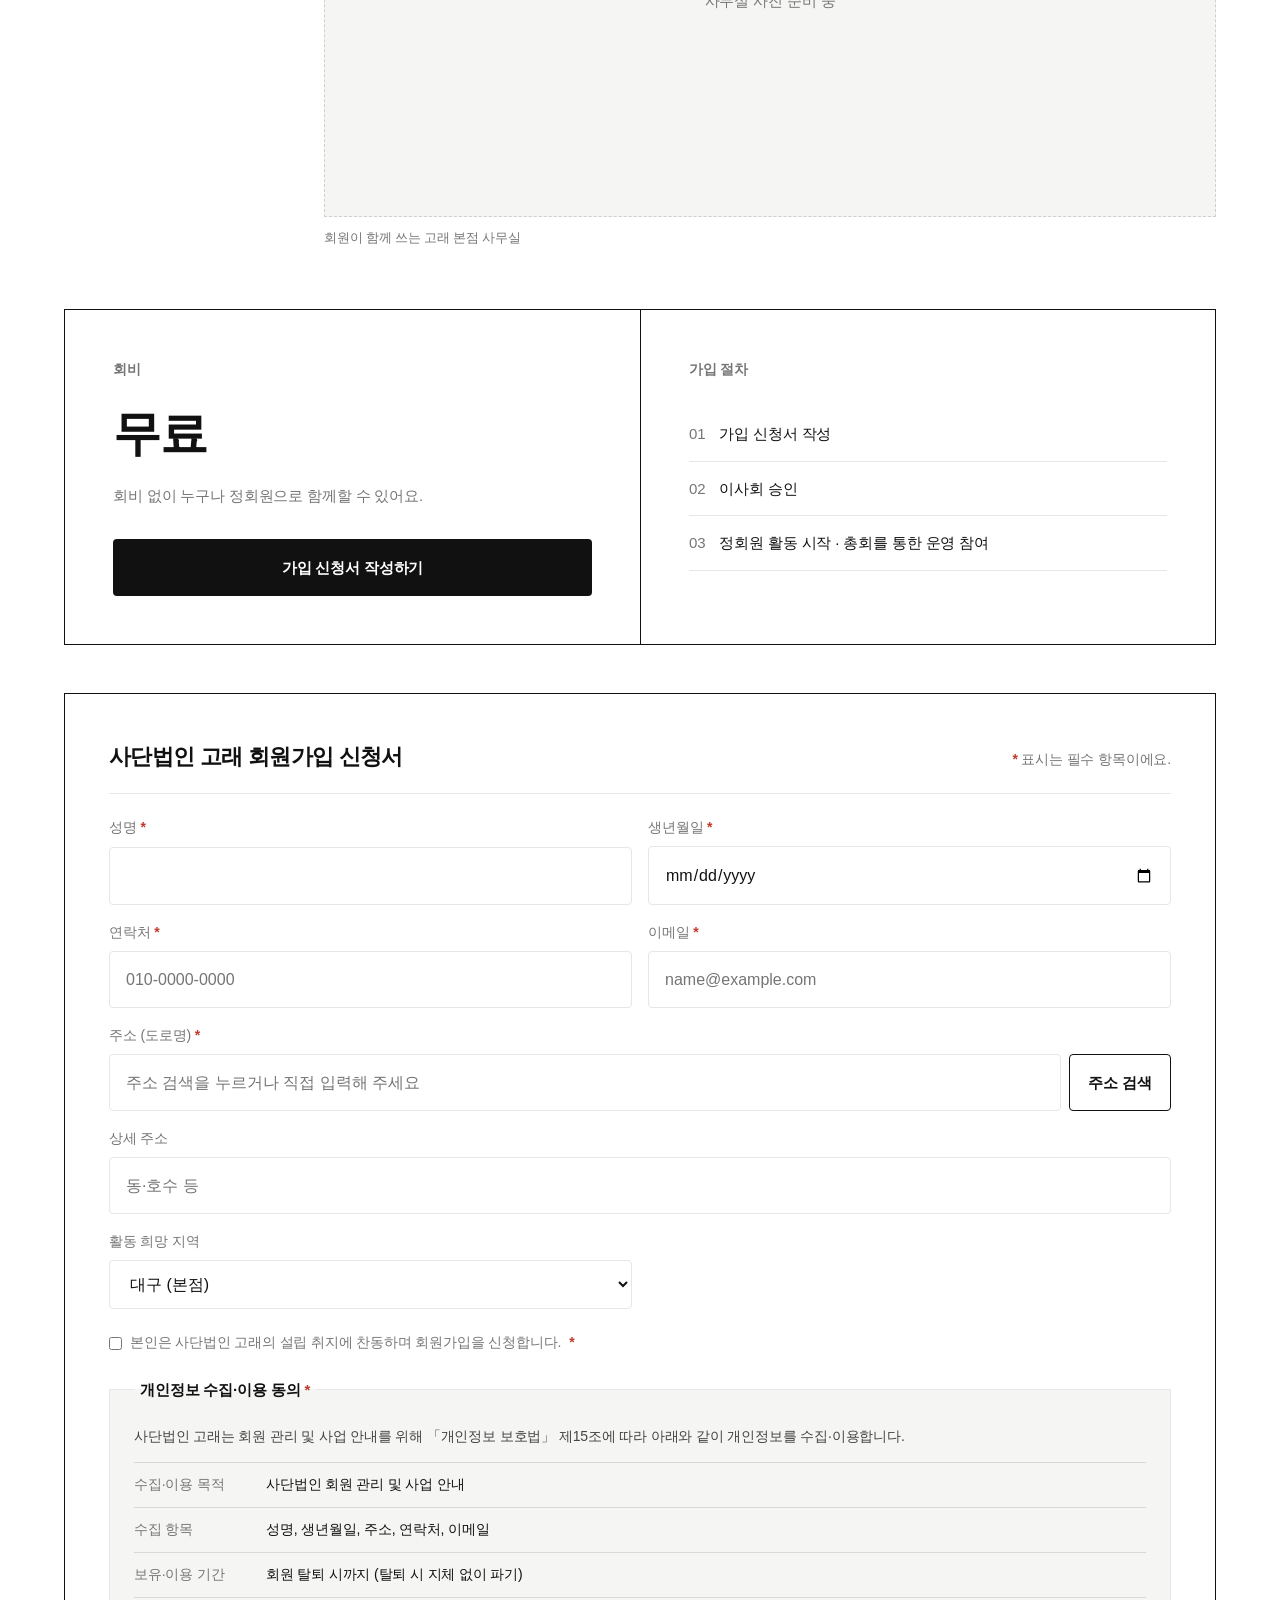
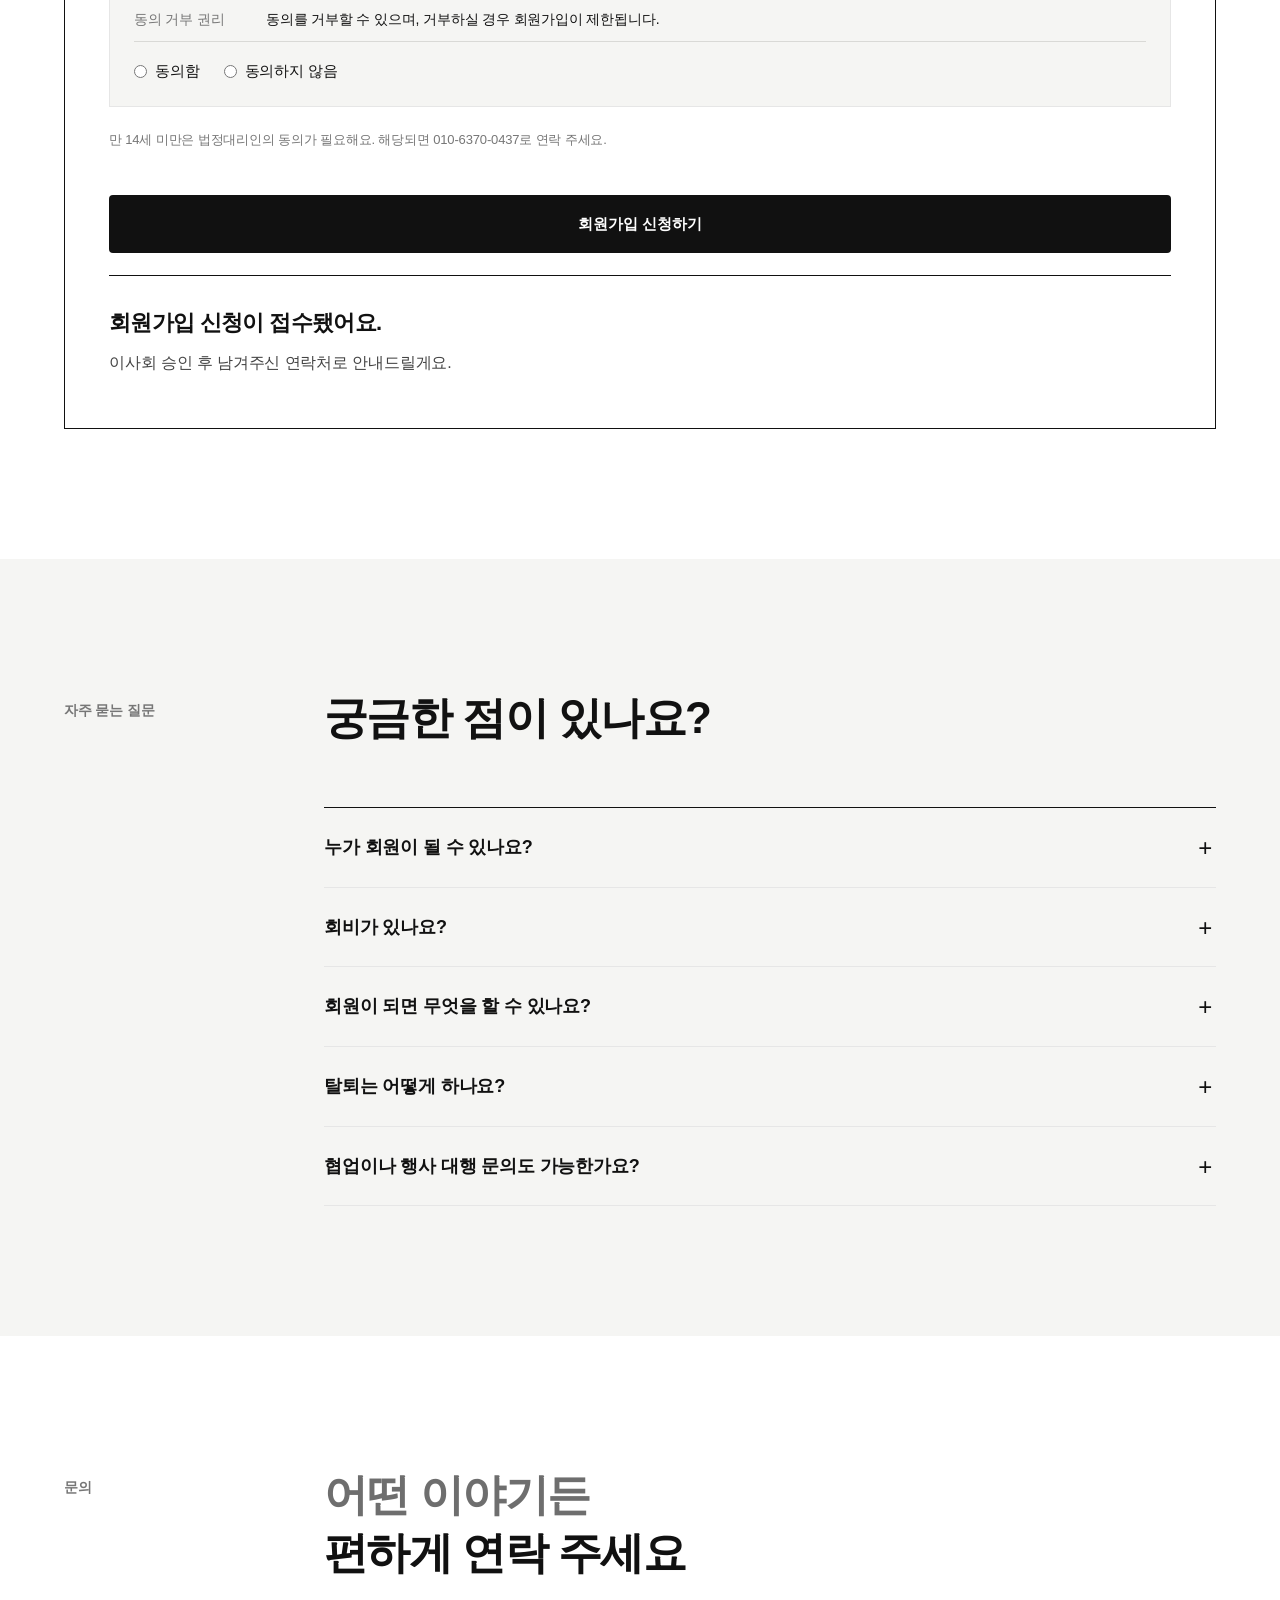
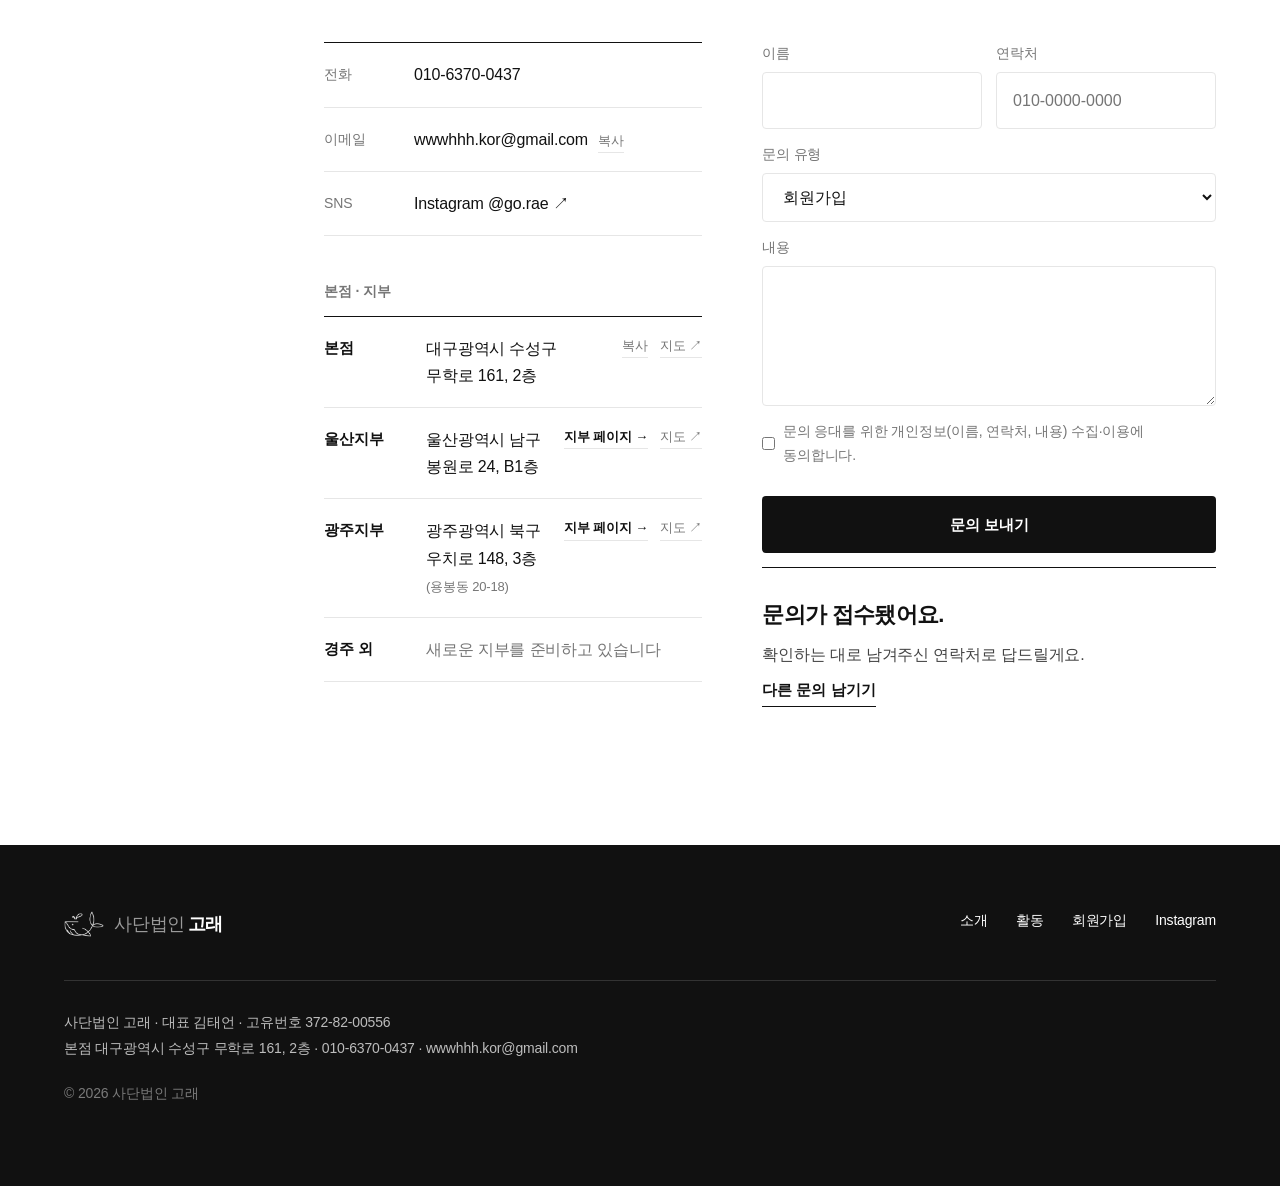
==== commit 1e422d0a: "네이버 서치어드바이저 소유확인 태그 추가 (go-rae.com) Co-Authored-By: Claude Opus 5.5 <noreply@anthropic.com>" ====
--- a/index.html
+++ b/index.html
@@ -6,21 +6,22 @@
 <title>사단법인 고래 | 청년이 만드는 내일, 청년이 바꾸는 세상</title>
 <meta name="description" content="사단법인 고래는 대구·울산·광주의 청년 비영리 단체입니다. 청년 정책, 진로·창업 지원, 문화 행사, 커뮤니티, 지역 프로젝트를 함께 만듭니다.">
 <meta name="robots" content="index,follow">
-<link rel="canonical" href="https://gorae-kr.github.io/">
+<link rel="canonical" href="https://go-rae.com/">
 <meta property="og:type" content="website">
 <meta property="og:site_name" content="사단법인 고래">
 <meta property="og:title" content="사단법인 고래 | 청년이 만드는 내일, 청년이 바꾸는 세상">
 <meta property="og:description" content="대구·울산·광주의 청년 비영리 사단법인 고래. 작은 행동으로 큰 변화를 이루리.">
-<meta property="og:url" content="https://gorae-kr.github.io/">
-<meta property="og:image" content="https://gorae-kr.github.io/assets/og-image.png">
+<meta property="og:url" content="https://go-rae.com/">
+<meta property="og:image" content="https://go-rae.com/assets/og-image.png">
 <meta property="og:image:width" content="1200">
 <meta property="og:image:height" content="630">
 <meta property="og:image:alt" content="사단법인 고래 - 청년이 만드는 내일, 청년이 바꾸는 세상">
 <meta name="twitter:card" content="summary_large_image">
 <meta property="og:locale" content="ko_KR">
+<meta name="naver-site-verification" content="3bc73677d1eec390869a249f1b6ccb108b1e1dc1" />
 <meta name="naver-site-verification" content="b36b88a5d2c0262020a1e68482d9759f6daa6937" />
 <script type="application/ld+json">
-{"@context":"https://schema.org","@type":"NGO","name":"사단법인 고래","alternateName":["고래","Gorae"],"url":"https://gorae-kr.github.io/","logo":"https://gorae-kr.github.io/assets/whale.png","email":"wwwhhh.kor@gmail.com","telephone":"+82-10-6370-0437","address":{"@type":"PostalAddress","streetAddress":"무학로 161, 2층","addressLocality":"수성구","addressRegion":"대구광역시","addressCountry":"KR"},"sameAs":["https://www.instagram.com/go.rae"]}
+{"@context":"https://schema.org","@type":"NGO","name":"사단법인 고래","alternateName":["고래","Gorae"],"url":"https://go-rae.com/","logo":"https://go-rae.com/assets/whale.png","email":"wwwhhh.kor@gmail.com","telephone":"+82-10-6370-0437","address":{"@type":"PostalAddress","streetAddress":"무학로 161, 2층","addressLocality":"수성구","addressRegion":"대구광역시","addressCountry":"KR"},"sameAs":["https://www.instagram.com/go.rae"]}
 </script>
 <link rel="icon" href="assets/favicon.png">
 <link rel="apple-touch-icon" href="assets/favicon.png">
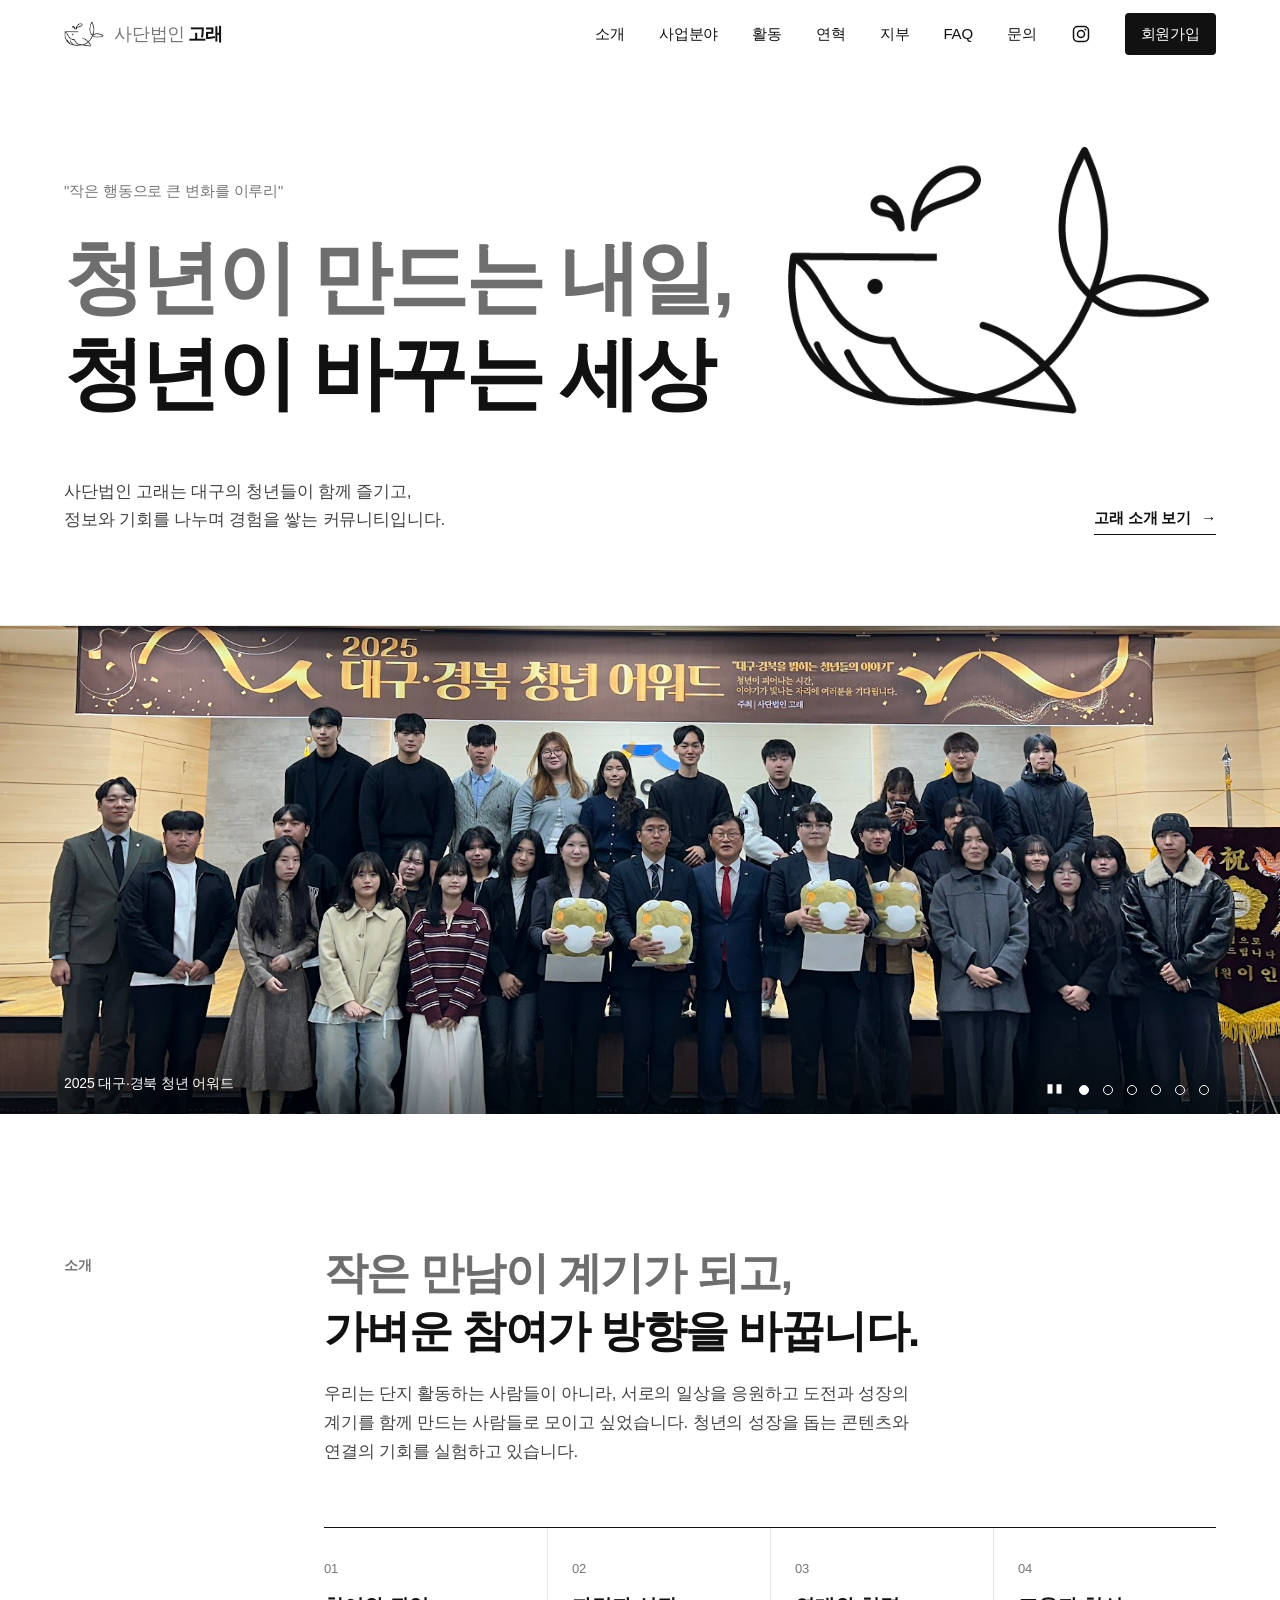
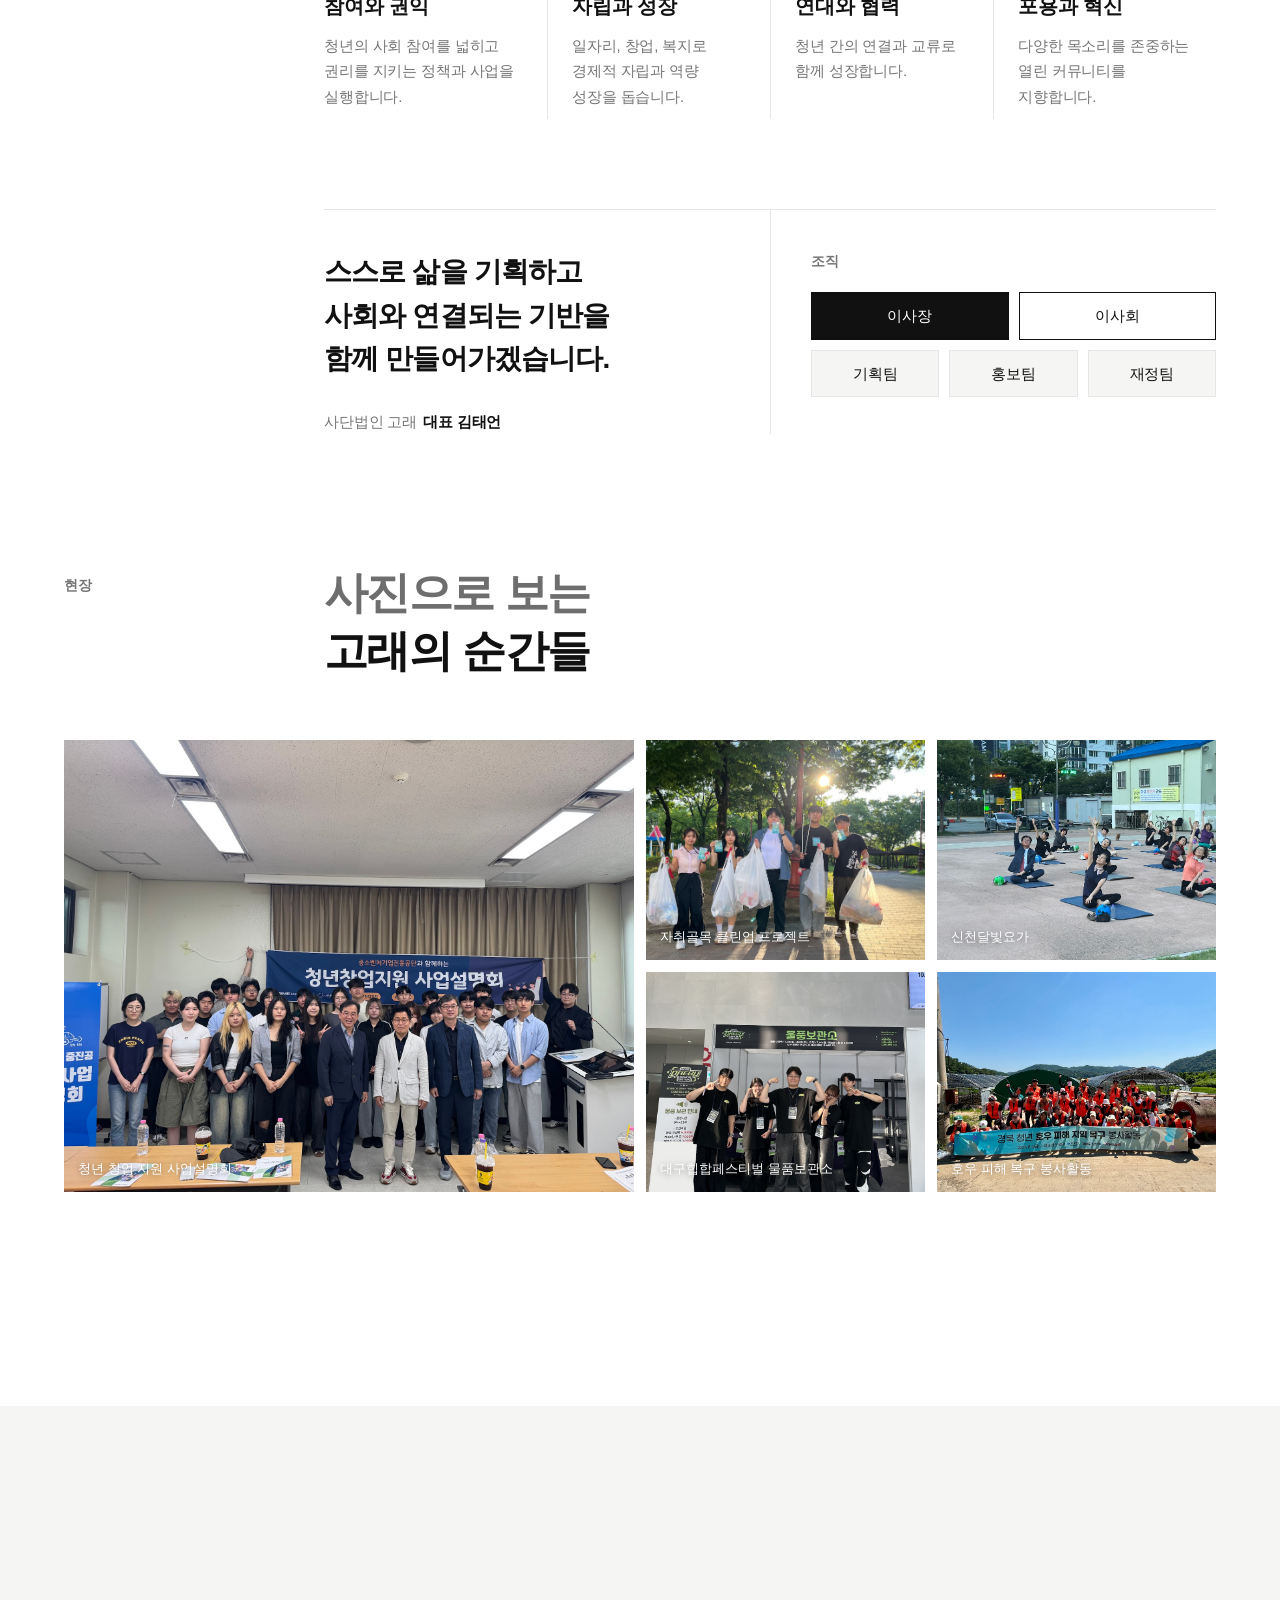
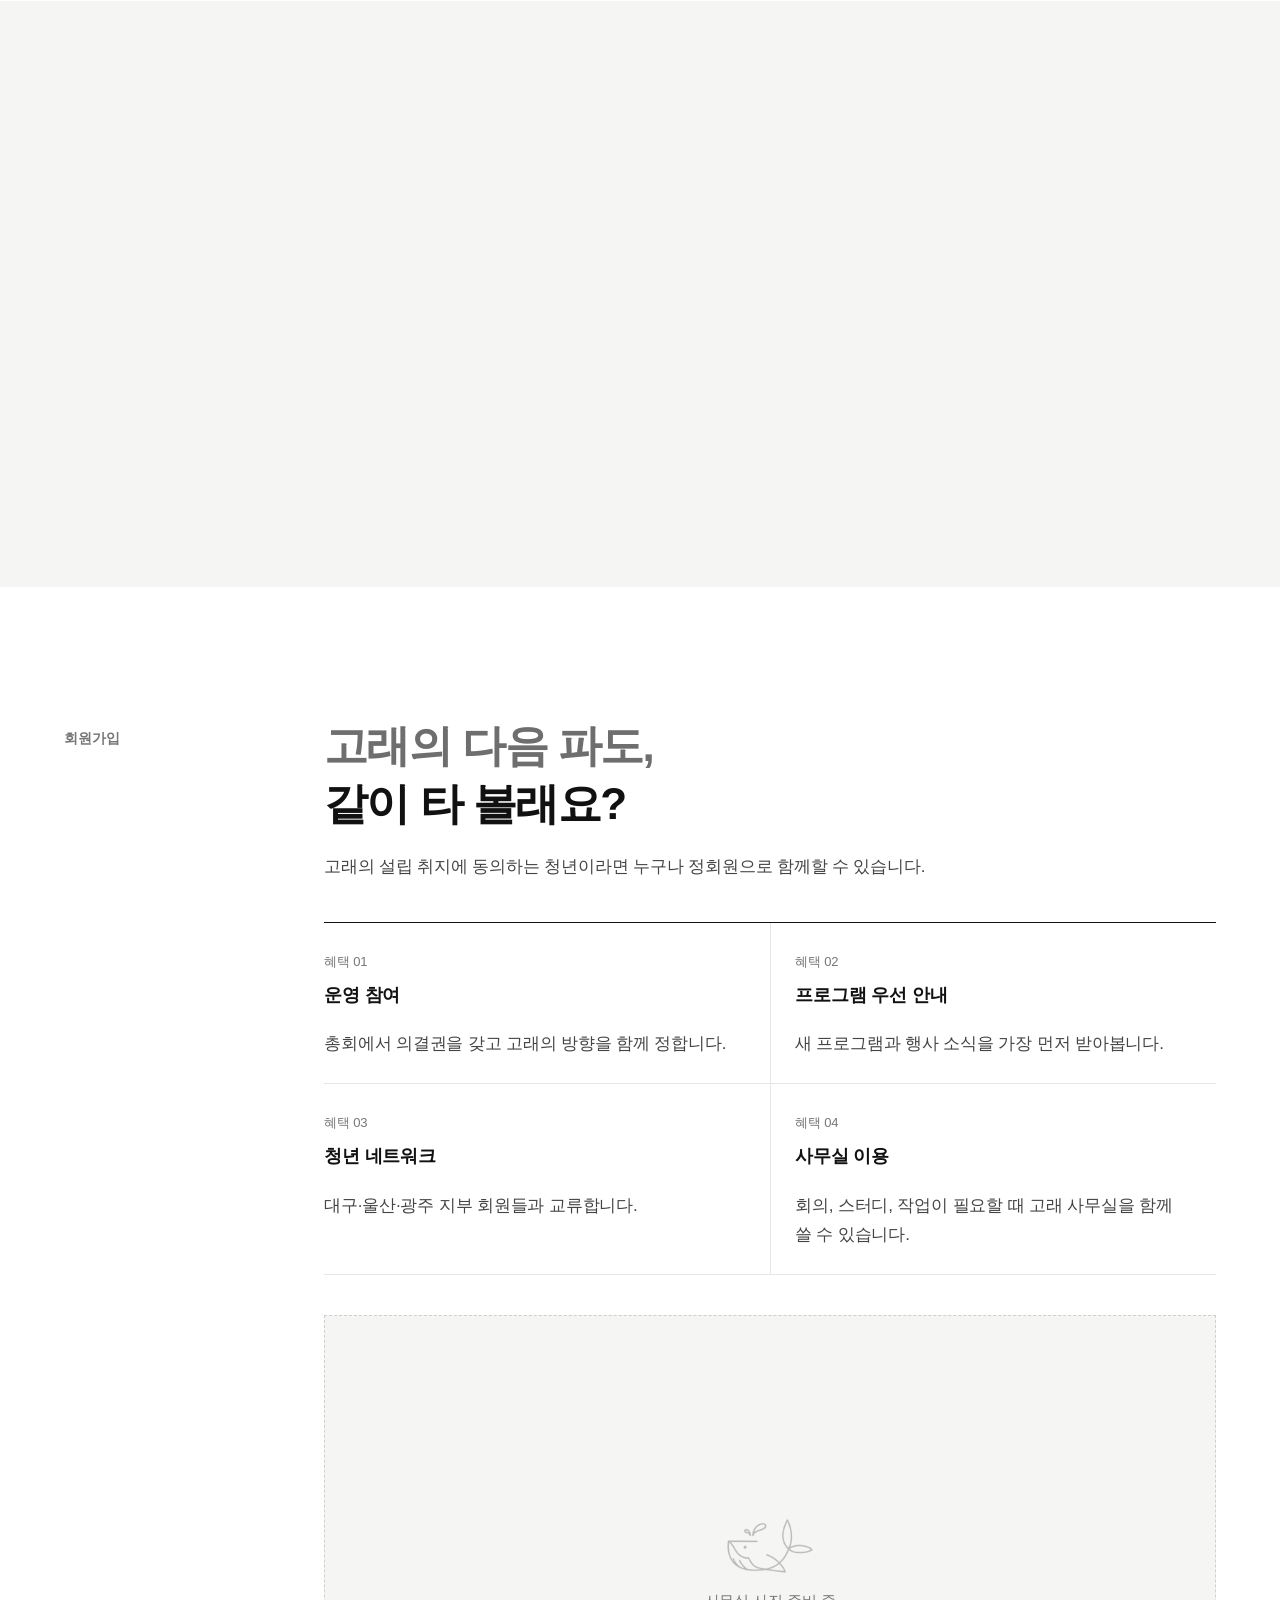
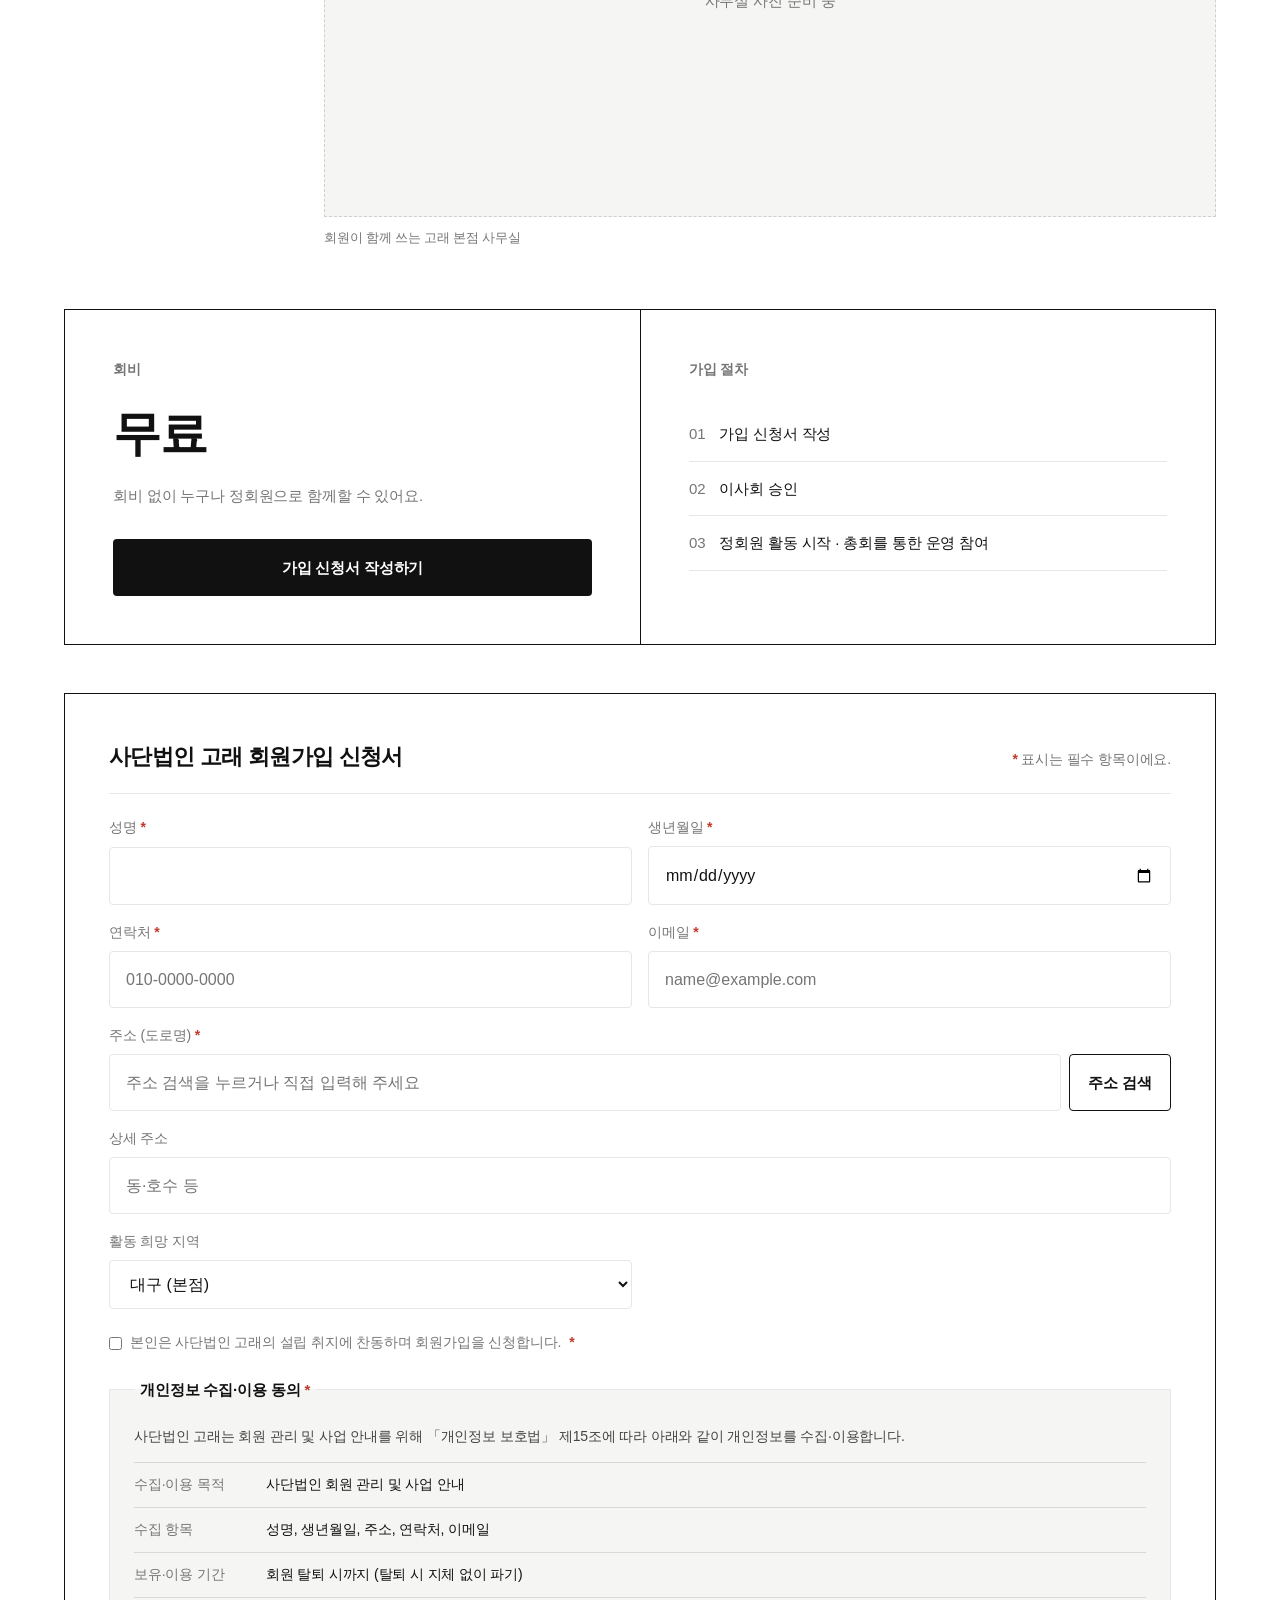
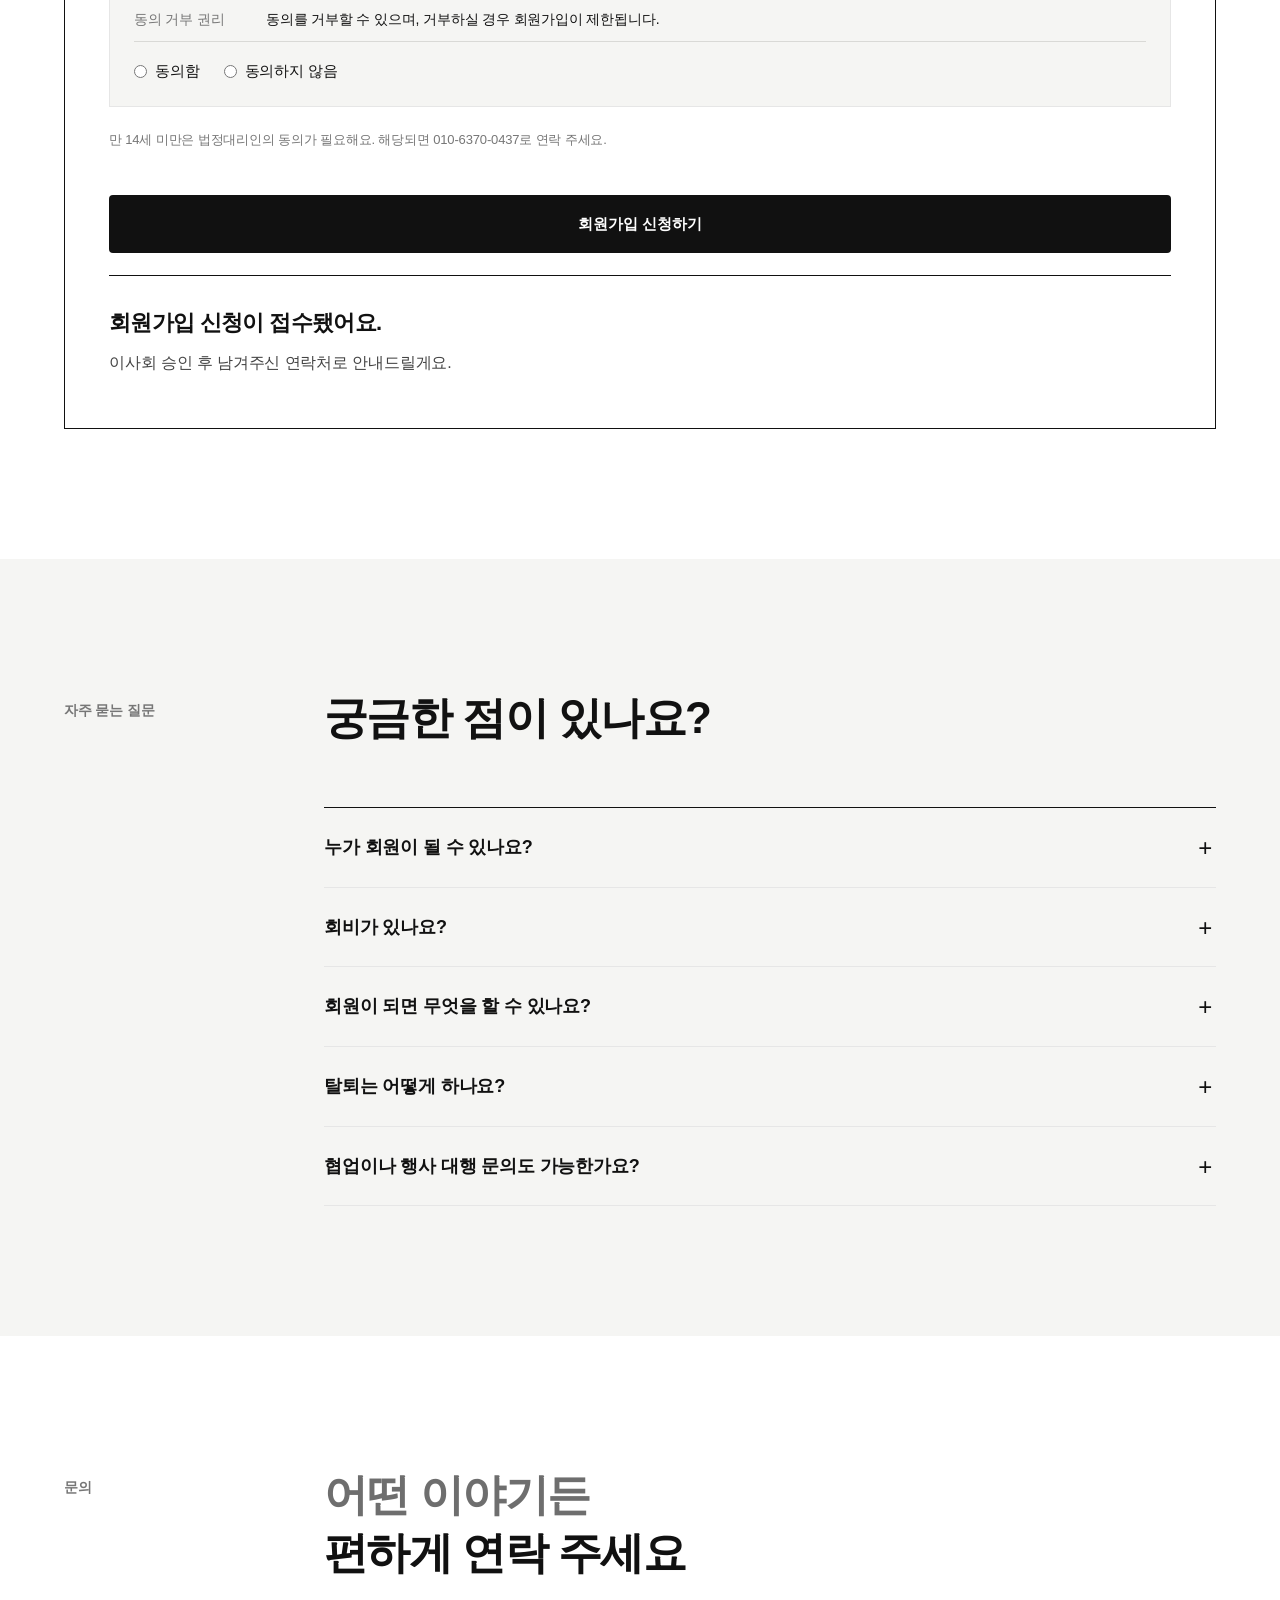
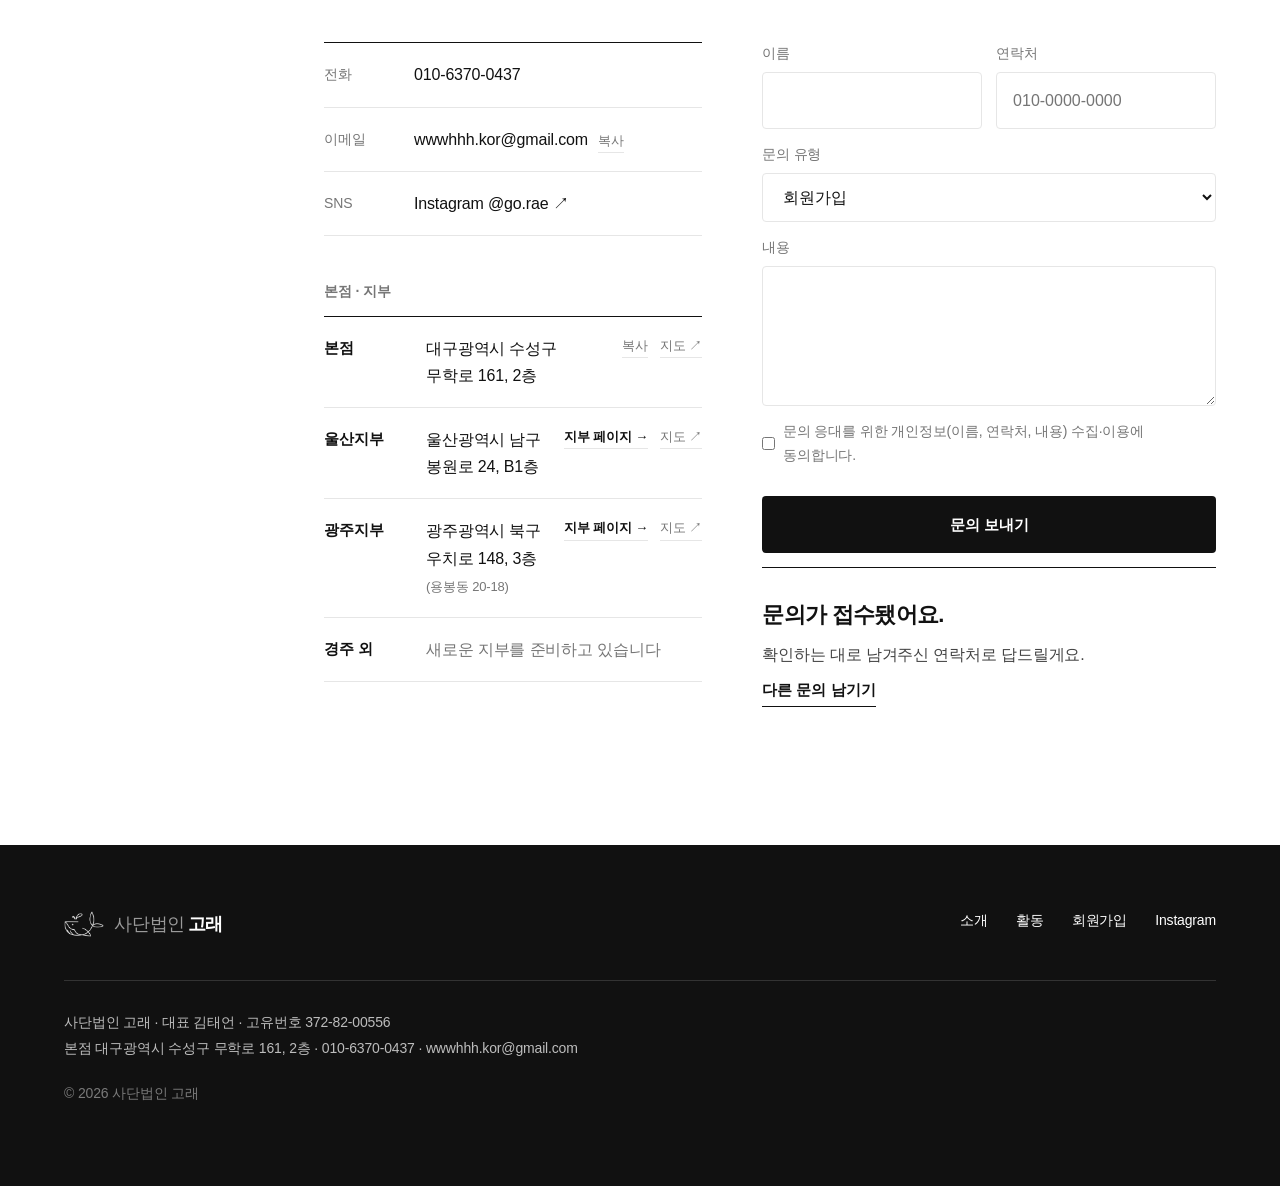
==== commit 533edb4a: "메인 사진을 활동 사진 슬라이드로 변경, 안내판 개인정보 가림 - 메인 큰 사진 자리에 활동 사진 6장이 5초마다 바뀌는 슬라이드 추가 - 점 버튼으로 사진 선택, 멈춤 버튼, 마" ====
--- a/index.html
+++ b/index.html
@@ -54,7 +54,19 @@
   </div>
 </div>
 
-<figure class="hero-photo"><img src="assets/photos/award.jpg" alt="2025 대구·경북 청년 어워드 단체 사진"><figcaption>2025 대구·경북 청년 어워드</figcaption></figure>
+<!-- 메인 활동 사진 슬라이드: 사진을 추가하려면 figure 를 한 줄 더 넣으면 됩니다 -->
+<div class="hero-photo" id="slides" role="group" aria-roledescription="슬라이드" aria-label="고래 활동 사진">
+  <figure class="slide on" style="--pos:82%"><img src="assets/photos/award.jpg" alt="2025 대구·경북 청년 어워드 단체 사진"><figcaption>2025 대구·경북 청년 어워드</figcaption></figure>
+  <figure class="slide" style="--pos:72%"><img data-src="assets/photos/startup.jpg" alt="청년 창업 지원 사업설명회 단체 사진"><figcaption>청년 창업 지원 사업설명회</figcaption></figure>
+  <figure class="slide" style="--pos:62%"><img data-src="assets/photos/cleanup.jpg" alt="자취골목 클린업 프로젝트 참여자들"><figcaption>자취골목 클린업 프로젝트</figcaption></figure>
+  <figure class="slide" style="--pos:58%"><img data-src="assets/photos/yoga-class.jpg" alt="신천달빛요가 참여자들"><figcaption>신천달빛요가</figcaption></figure>
+  <figure class="slide" style="--pos:73%"><img data-src="assets/photos/hiphop.jpg" alt="대구힙합페스티벌 물품보관소 운영진"><figcaption>대구힙합페스티벌 물품보관소</figcaption></figure>
+  <figure class="slide" style="--pos:74%"><img data-src="assets/photos/volunteer.jpg" alt="경북 청년 호우 피해 지역 복구 봉사활동 단체 사진"><figcaption>경북 청년 호우 피해 지역 복구 봉사활동</figcaption></figure>
+  <div class="slide-ctrl">
+    <button type="button" id="slidePause" aria-label="슬라이드 멈추기" aria-pressed="false"><span aria-hidden="true">❚❚</span></button>
+    <div class="slide-dots" id="slideDots"></div>
+  </div>
+</div>
 
 <!-- 소개 -->
 <section id="about"><div class="w">
@@ -99,7 +111,7 @@
     <button data-src="assets/photos/cleanup.jpg"><img src="assets/photos/cleanup.jpg" alt="" loading="lazy"><span>자취골목 클린업 프로젝트</span></button>
     <button data-src="assets/photos/yoga-class.jpg"><img src="assets/photos/yoga-class.jpg" alt="" loading="lazy"><span>신천달빛요가</span></button>
     <button data-src="assets/photos/hiphop.jpg"><img src="assets/photos/hiphop.jpg" alt="" loading="lazy" style="object-position:center 70%"><span>대구힙합페스티벌 물품보관소</span></button>
-    <button data-src="assets/photos/volunteer.jpg"><img src="assets/photos/volunteer.jpg" alt="" loading="lazy"><span>지역 봉사활동</span></button>
+    <button data-src="assets/photos/volunteer.jpg"><img src="assets/photos/volunteer.jpg" alt="" loading="lazy"><span>호우 피해 복구 봉사활동</span></button>
   </div>
   <div class="insta rv">
     <p>더 많은 현장 사진과 새 프로그램 소식은 <b>인스타그램 @go.rae</b>에서 가장 먼저 올라와요.</p>
@@ -373,6 +385,50 @@
 const closeModal=()=>modal.classList.remove('show');
 $('#close').onclick=closeModal;
 modal.onclick=e=>{if(e.target===modal)closeModal()};
+// 메인 활동 사진 슬라이드
+(()=>{
+  const box=$('#slides'), slides=$$('#slides .slide'), dotsBox=$('#slideDots'), pauseBtn=$('#slidePause');
+  const DELAY=5000;
+  let cur=0, timer=null, paused=matchMedia('(prefers-reduced-motion: reduce)').matches, hold=false;
+  const dots=slides.map((s,i)=>{
+    const b=document.createElement('button');
+    b.type='button';
+    b.setAttribute('aria-label',`${i+1}번째 사진: ${s.querySelector('figcaption').textContent}`);
+    b.onclick=()=>{show(i);restart()};
+    dotsBox.appendChild(b);
+    return b;
+  });
+  function show(i){
+    slides[cur].classList.remove('on');
+    cur=(i+slides.length)%slides.length;
+    slides[cur].classList.add('on');
+    dots.forEach((d,n)=>{d.classList.toggle('on',n===cur);d.setAttribute('aria-current',n===cur?'true':'false')});
+  }
+  function restart(){
+    clearTimeout(timer);
+    if(!paused&&!hold&&!document.hidden) timer=setTimeout(()=>{
+      const next=slides[(cur+1)%slides.length].querySelector('img');
+      if(next.complete&&next.naturalWidth) show(cur+1); // 아직 안 받아진 사진은 건너뛰지 않고 기다림
+      restart();
+    },DELAY);
+  }
+  function drawPause(){
+    pauseBtn.firstElementChild.textContent=paused?'▶':'❚❚';
+    pauseBtn.setAttribute('aria-label',paused?'슬라이드 재생':'슬라이드 멈추기');
+    pauseBtn.setAttribute('aria-pressed',paused);
+  }
+  pauseBtn.onclick=()=>{paused=!paused;drawPause();restart()};
+  box.addEventListener('mouseenter',()=>{hold=true;restart()});
+  box.addEventListener('mouseleave',()=>{hold=false;restart()});
+  box.addEventListener('focusin',()=>{hold=true;restart()});
+  box.addEventListener('focusout',()=>{hold=false;restart()});
+  document.addEventListener('visibilitychange',restart);
+  // 첫 화면을 다 불러온 뒤 나머지 사진을 받아서 처음 로딩을 가볍게 유지
+  const loadRest=()=>$$('#slides img[data-src]').forEach(img=>{img.src=img.dataset.src;img.removeAttribute('data-src')});
+  document.readyState==='complete'?loadRest():addEventListener('load',loadRest);
+  show(0);drawPause();restart();
+})();
+
 // 사진 크게 보기
 const lb=$('#lightbox');
 $$('#gallery-grid button').forEach(b=>b.onclick=()=>{$('#lbImg').src=b.dataset.src;$('#lbCap').textContent=b.querySelector('span').textContent;lb.classList.add('show')});
--- a/assets/site.css
+++ b/assets/site.css
@@ -74,9 +74,19 @@
 
 /* 사진 */
 .hero-photo{margin:0;position:relative;overflow:hidden;aspect-ratio:21/8;background:var(--soft)}
-.hero-photo img{width:100%;height:100%;object-fit:cover;object-position:center 82%}
-.hero-photo figcaption{position:absolute;left:24px;bottom:18px;color:#fff;font-size:13px;text-shadow:0 1px 6px rgba(0,0,0,.4)}
-@media(max-width:700px){.hero-photo{aspect-ratio:4/3}}
+.slide{position:absolute;inset:0;margin:0;opacity:0;visibility:hidden;transition:opacity 1s,visibility 1s}
+.slide.on{opacity:1;visibility:visible}
+.slide img{width:100%;height:100%;object-fit:cover;object-position:center var(--pos,50%)}
+.slide::after{content:"";position:absolute;inset:auto 0 0;height:96px;background:linear-gradient(transparent,rgba(0,0,0,.45));pointer-events:none}
+.slide figcaption{position:absolute;left:max(24px,calc((100vw - 1200px) / 2 + 24px));right:170px;bottom:18px;z-index:1;color:#fff;font-size:14px;font-weight:500}
+.slide-ctrl{position:absolute;right:max(24px,calc((100vw - 1200px) / 2 + 24px));bottom:12px;z-index:2;display:flex;align-items:center;gap:6px}
+.slide-ctrl button{color:#fff;width:24px;height:24px;display:grid;place-items:center;padding:0}
+#slidePause{font-size:10px;letter-spacing:-1px}
+.slide-dots{display:flex}
+.slide-dots button::before{content:"";width:8px;height:8px;border-radius:50%;border:1.5px solid #fff;transition:background .2s}
+.slide-dots button.on::before{background:#fff}
+.slide-ctrl button:focus-visible{outline:2px solid #fff;outline-offset:1px}
+@media(max-width:700px){.hero-photo{aspect-ratio:4/3}.slide figcaption{right:24px;bottom:42px}}
 .gallery{display:grid;grid-template-columns:repeat(4,1fr);grid-auto-rows:220px;gap:12px}
 .gallery button{position:relative;overflow:hidden;background:var(--soft);padding:0;text-align:left}
 .gallery button:first-child{grid-column:span 2;grid-row:span 2}
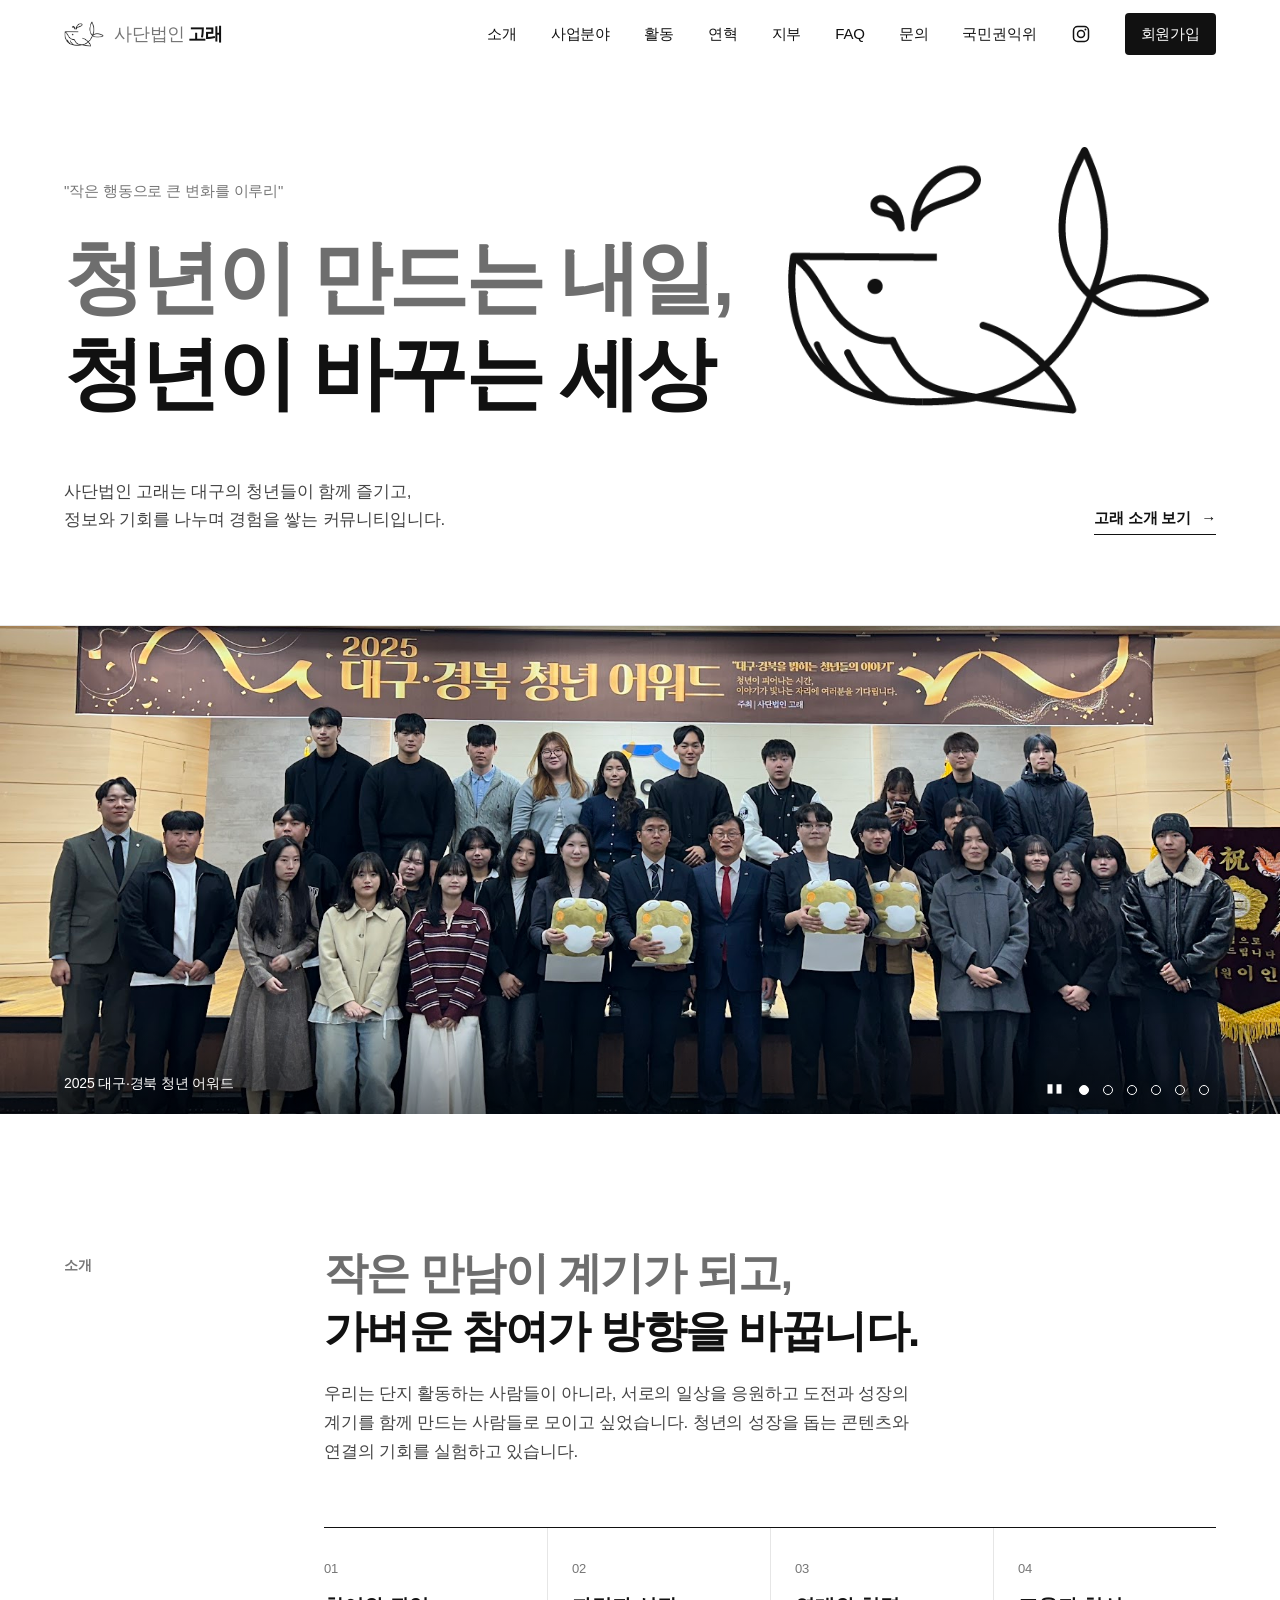
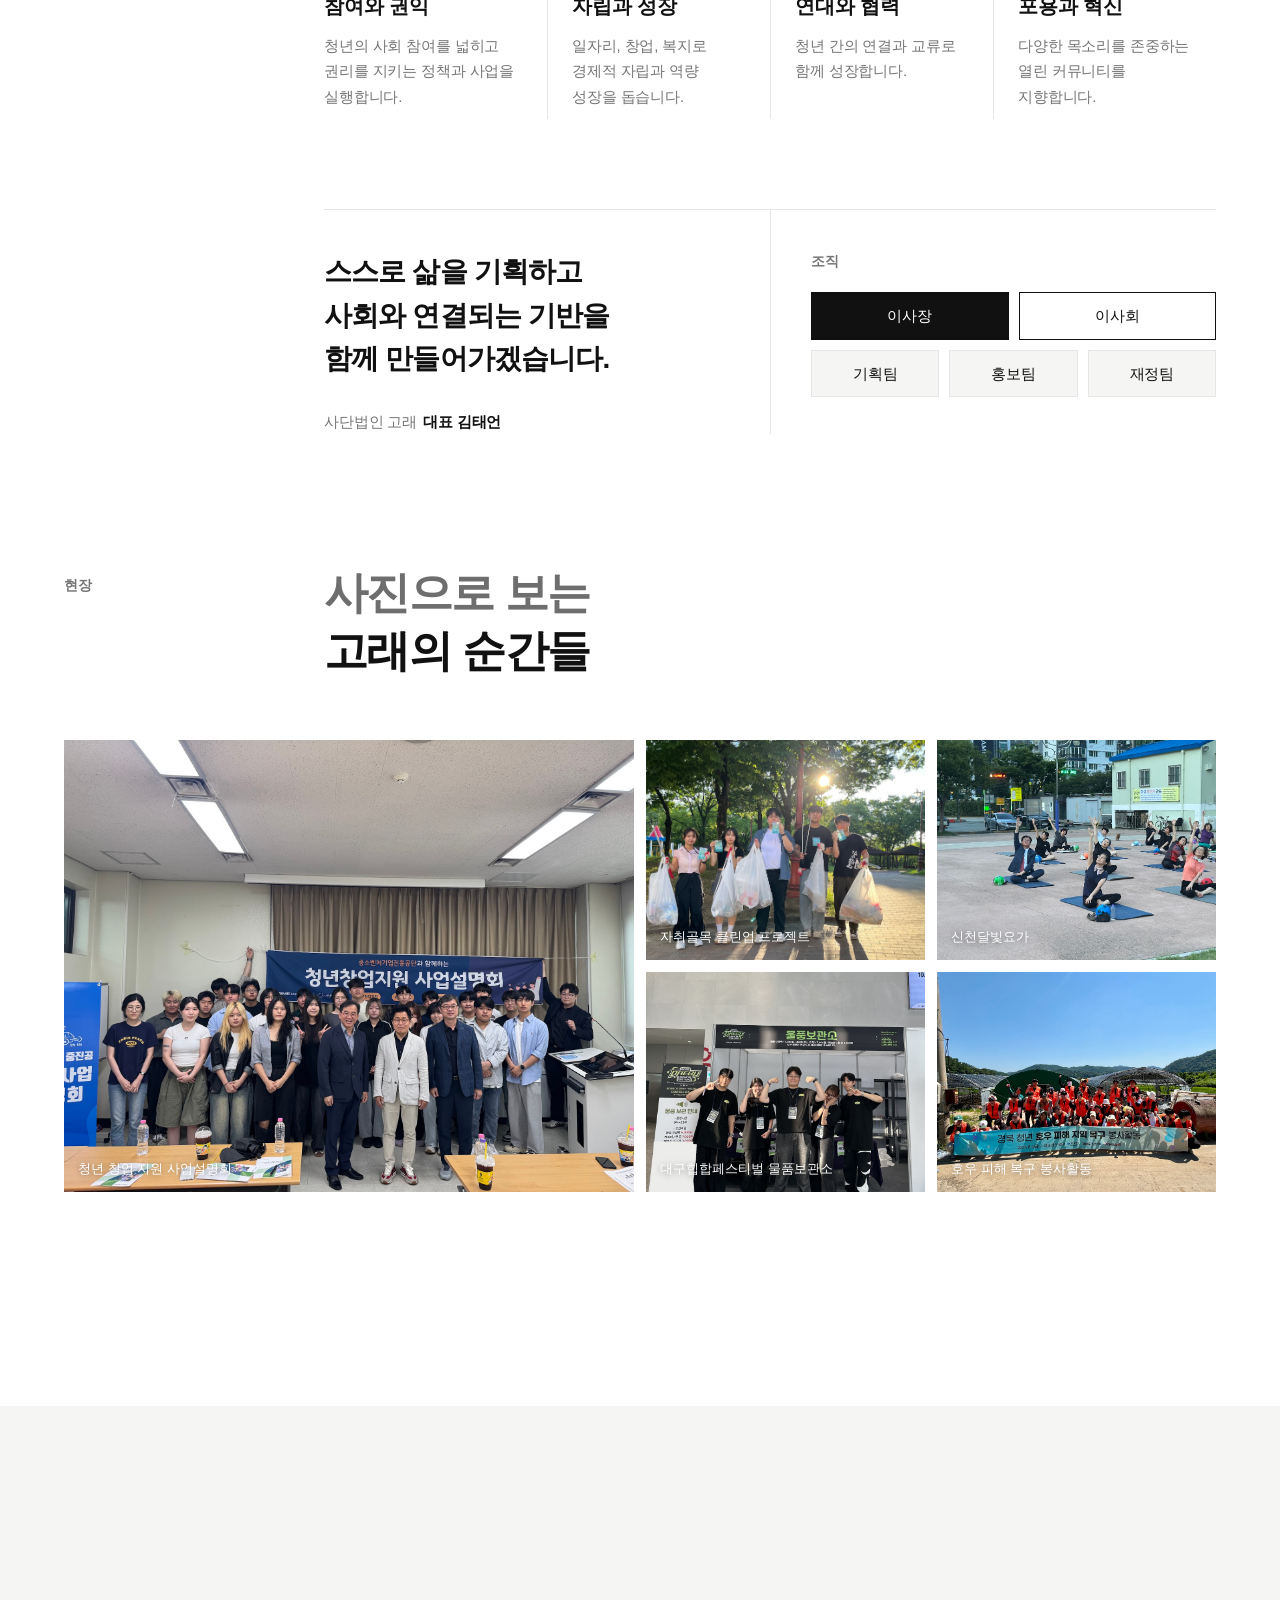
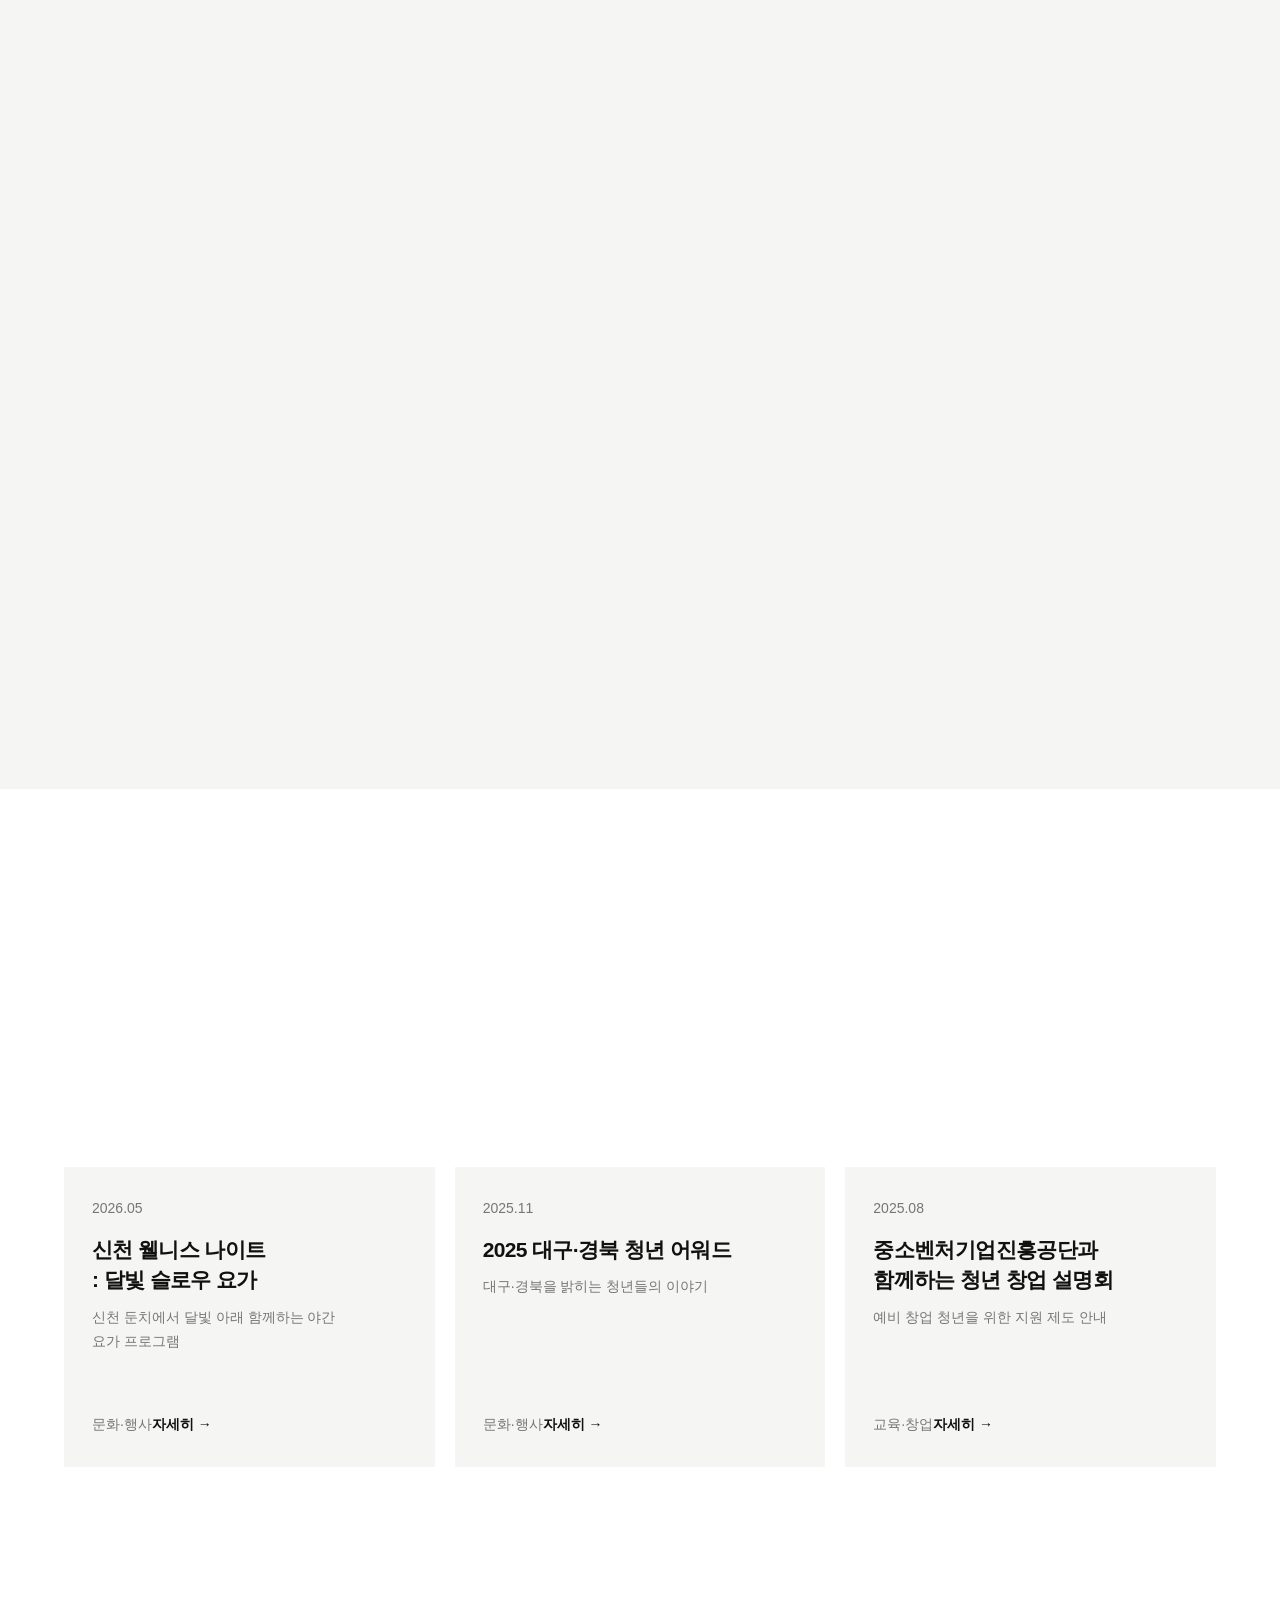
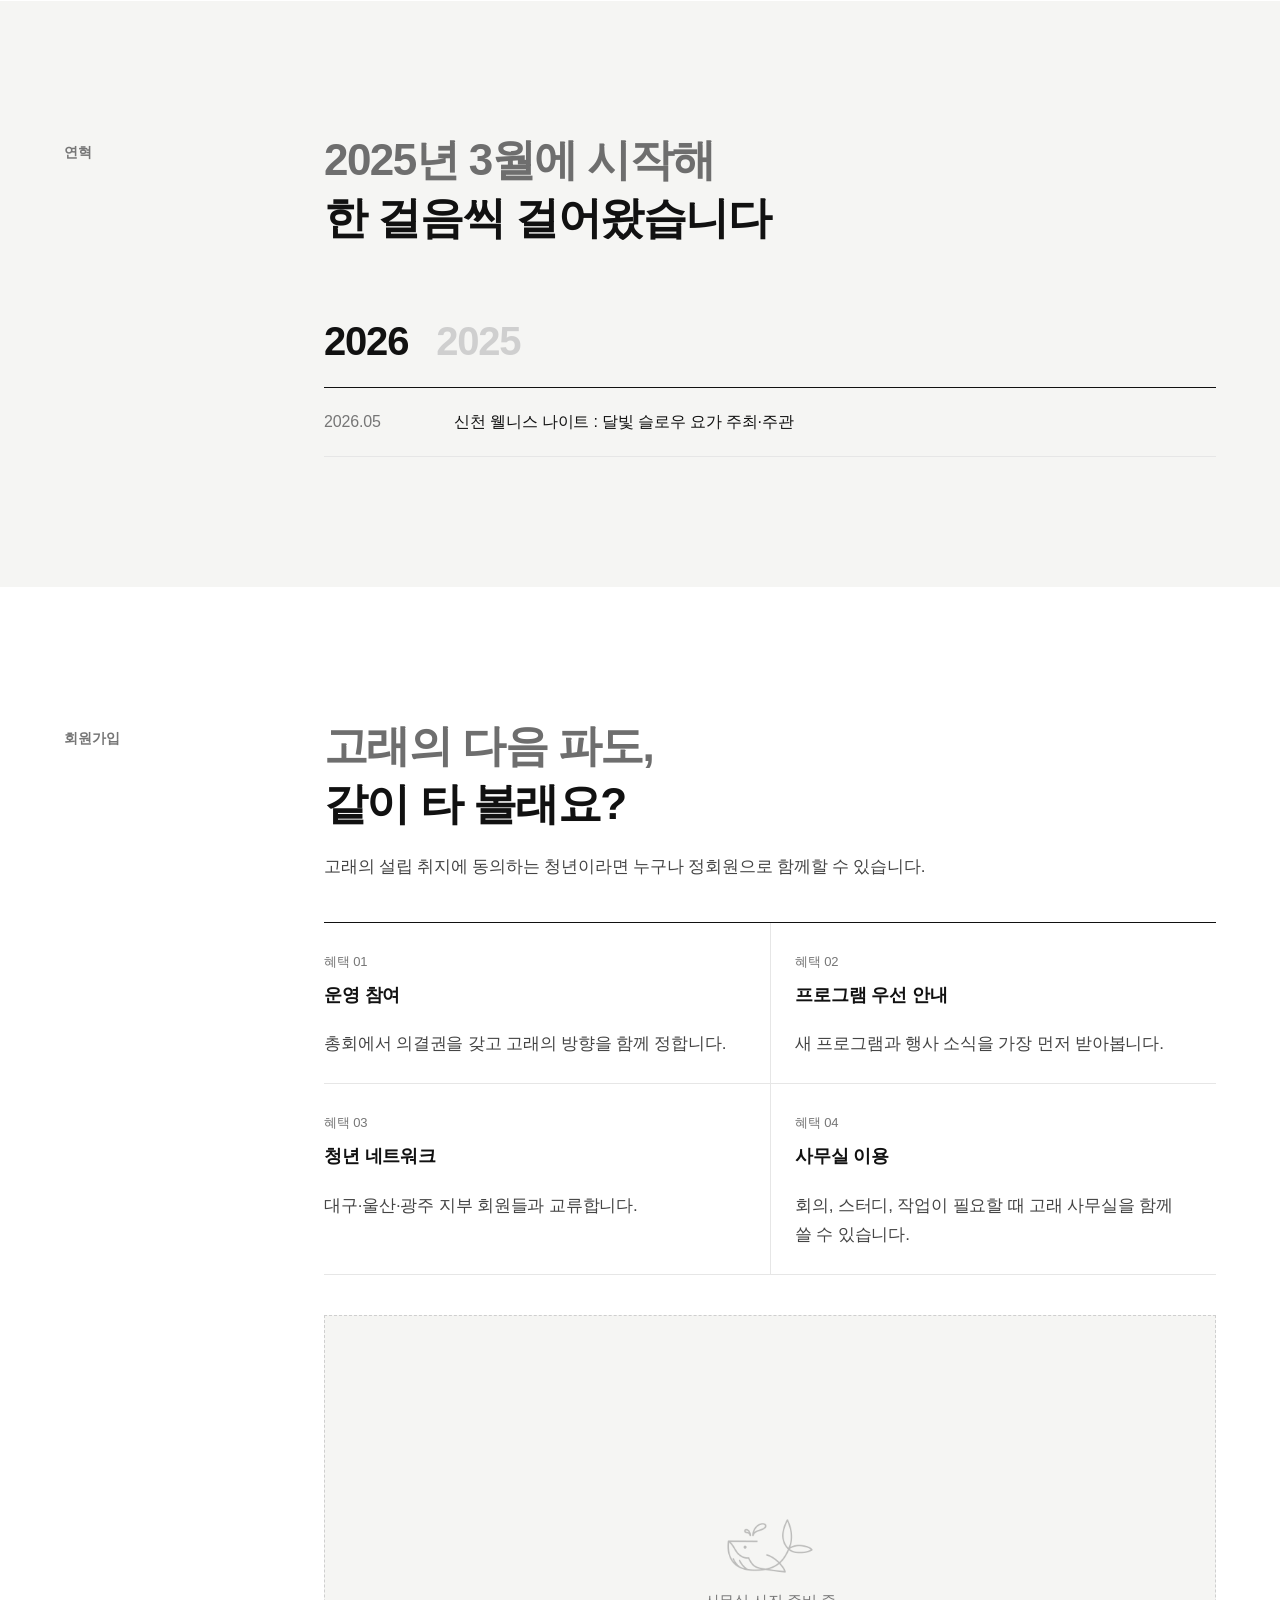
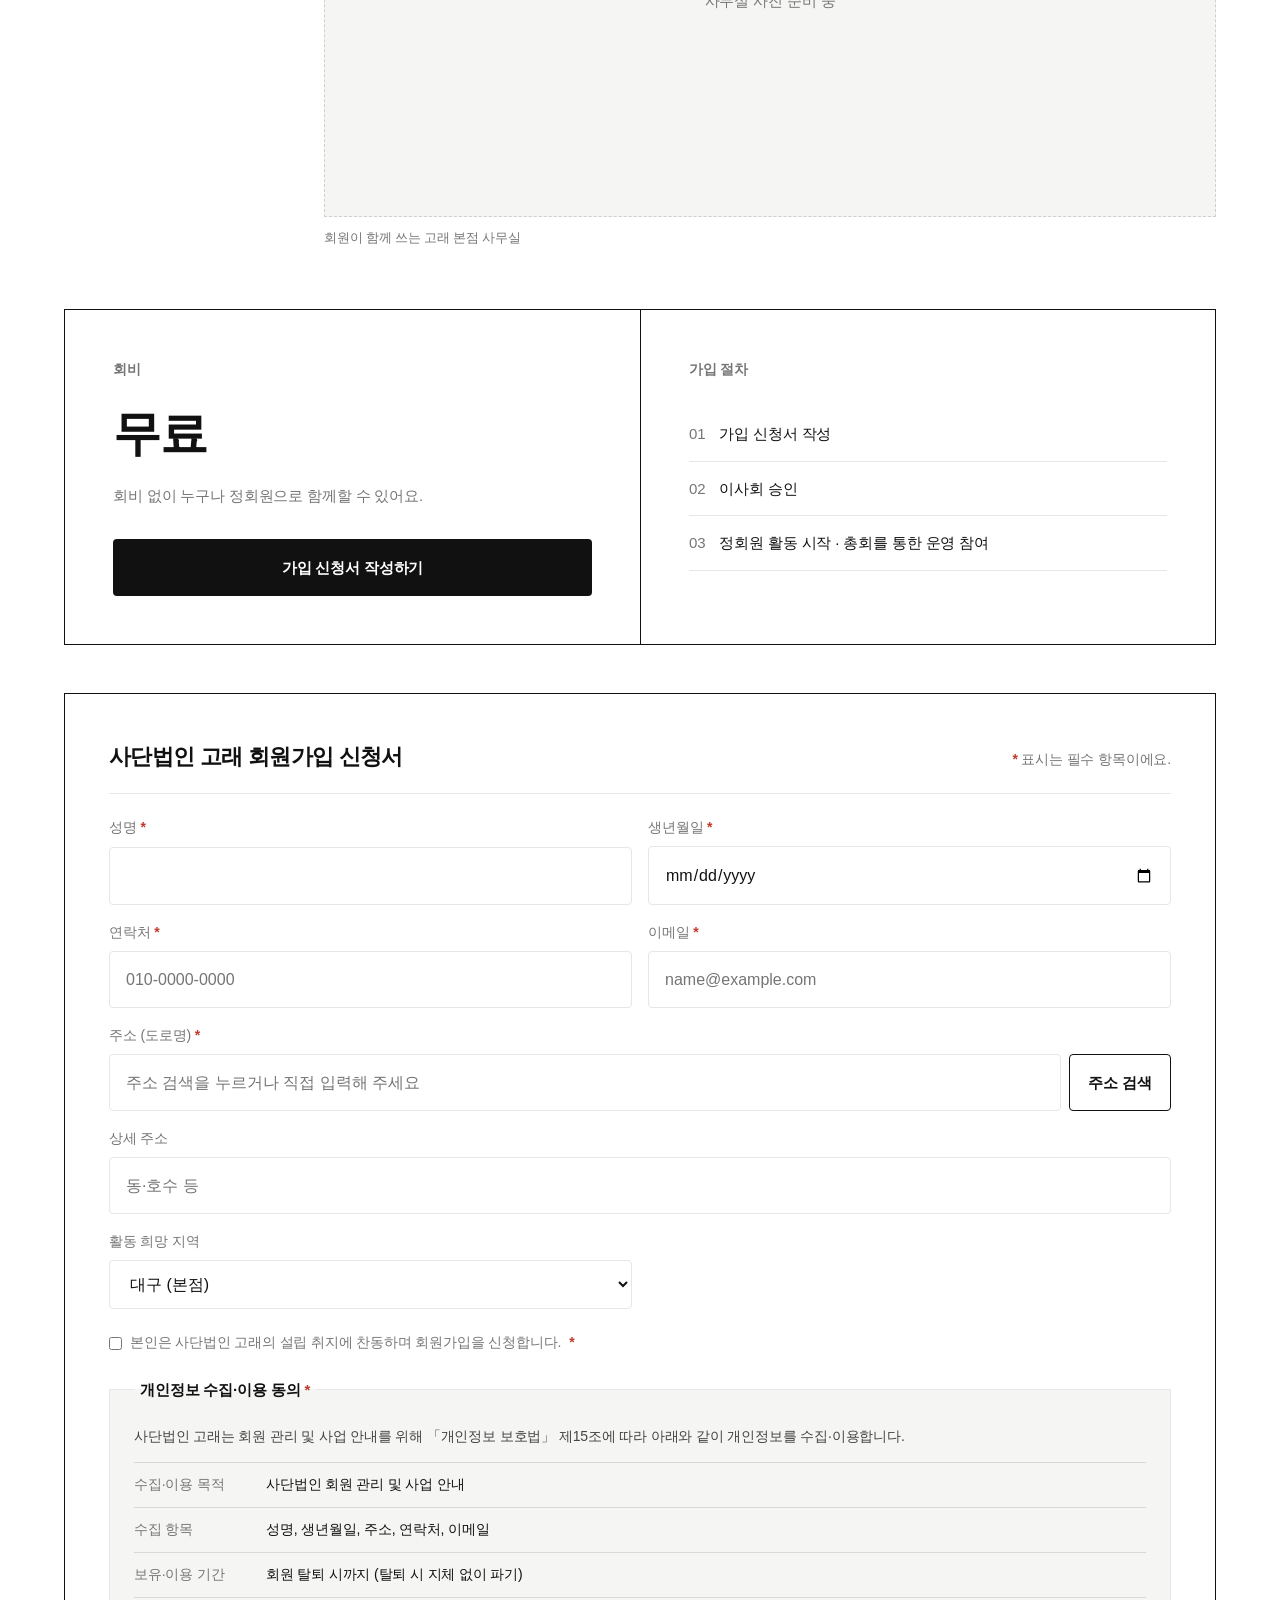
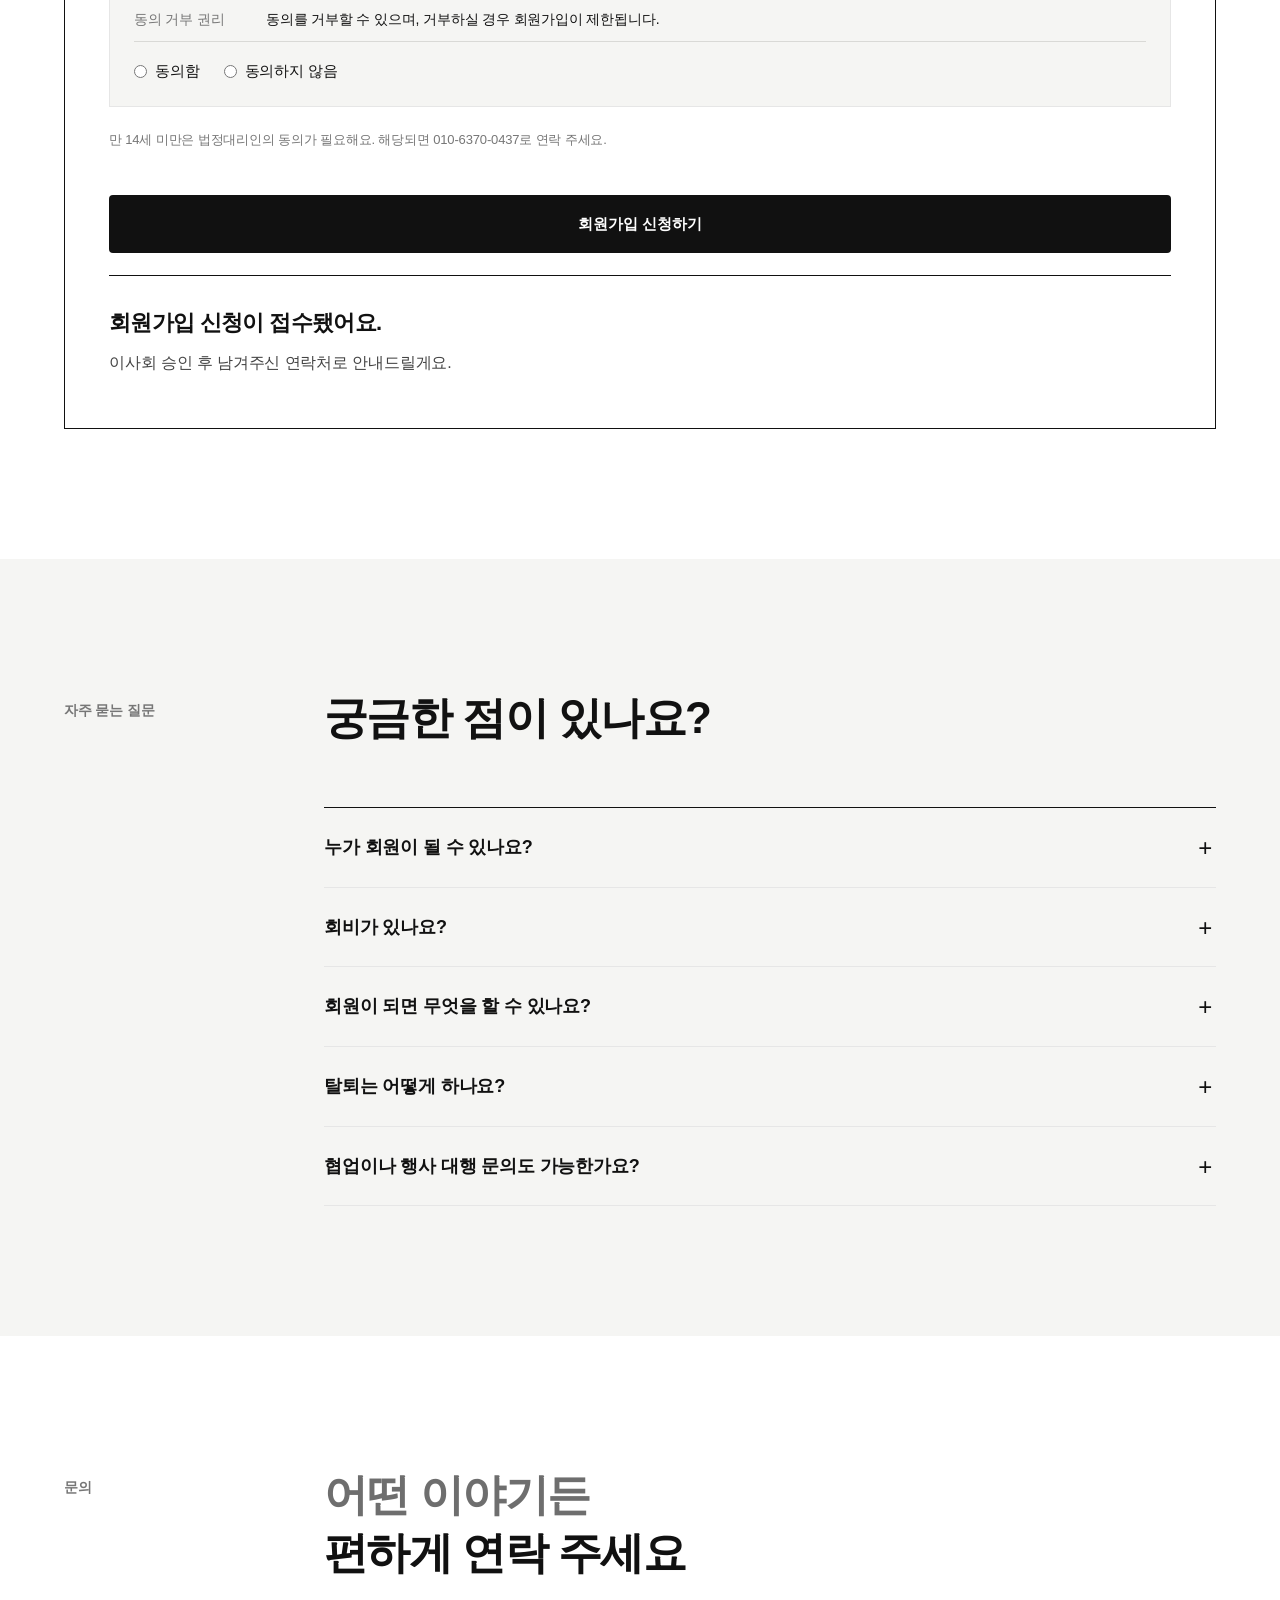
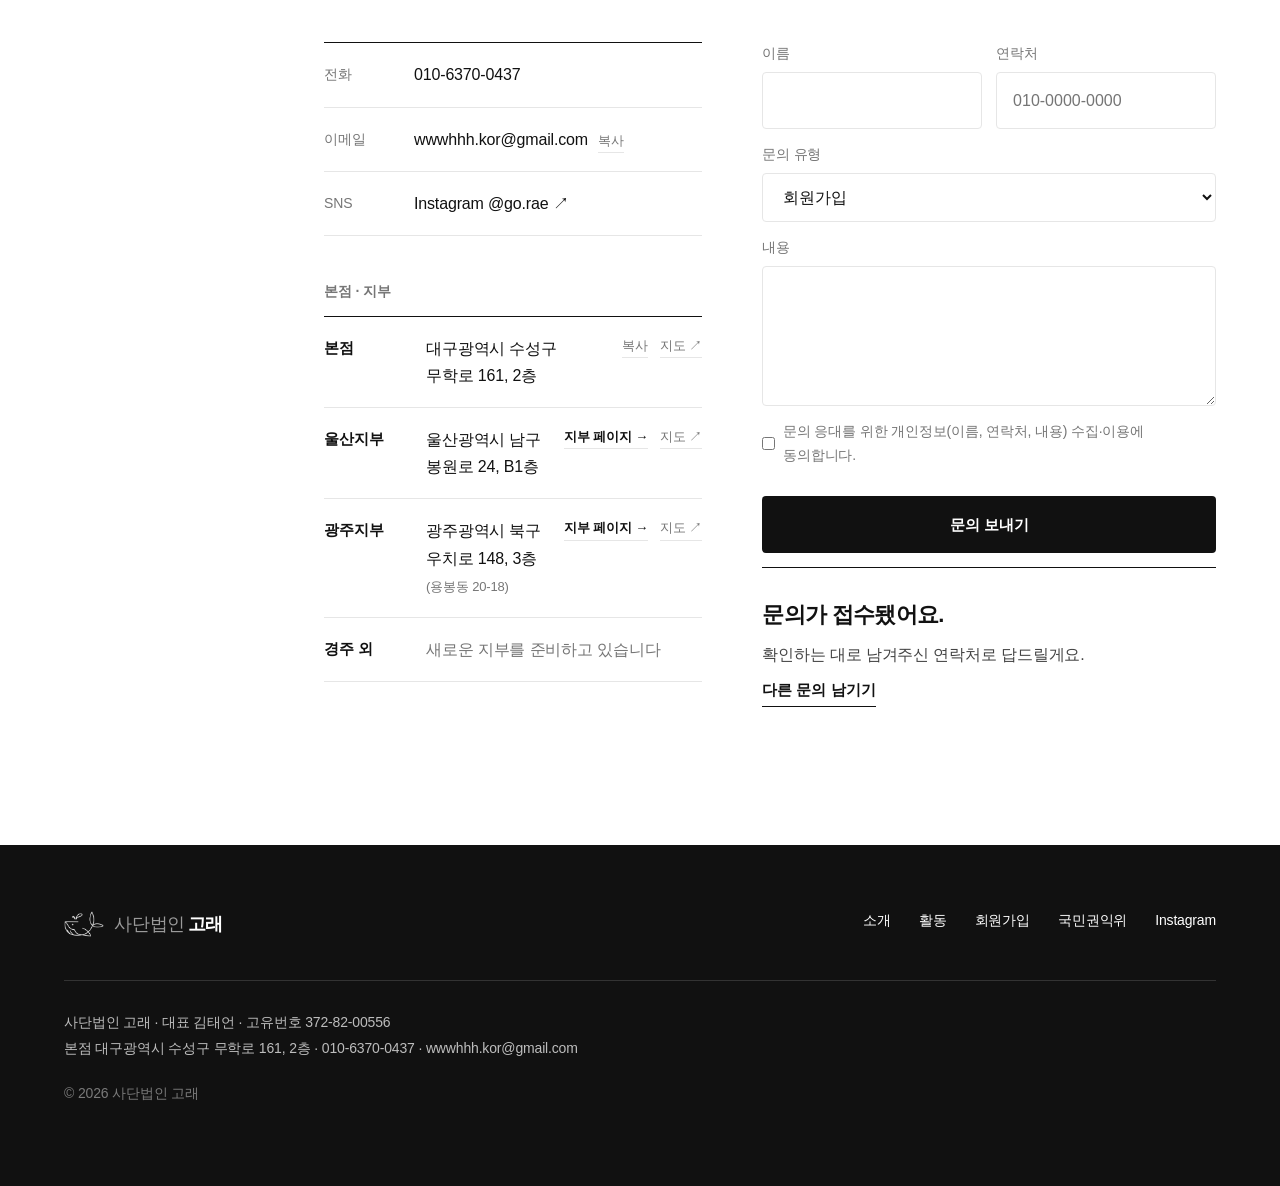
==== commit 8a751146: "국민권익위원회 링크 추가 - 메인·지부 페이지 상단 메뉴와 맨 아래 정보 칸에 www.acrc.go.kr 링크 추가 - 메뉴가 늘어 태블릿 폭에서는 간격을 좁힘  Co-Author" ====
--- a/index.html
+++ b/index.html
@@ -35,6 +35,7 @@
   <a class="brand" href="#top"><img src="assets/whale.png" alt=""><div><span>사단법인</span>고래</div></a>
   <nav class="gnb" id="gnb">
     <a href="#about">소개</a><a href="#business">사업분야</a><a href="#activity">활동</a><a href="#history">연혁</a><a href="#branches">지부</a><a href="#faq">FAQ</a><a href="#contact">문의</a>
+    <a href="https://www.acrc.go.kr" target="_blank" rel="noopener">국민권익위</a>
     <a class="ig" href="https://www.instagram.com/go.rae" target="_blank" rel="noopener" aria-label="고래 인스타그램 @go.rae (새 창)"><svg viewBox="0 0 24 24" width="20" height="20" aria-hidden="true"><rect x="3" y="3" width="18" height="18" rx="5" fill="none" stroke="currentColor" stroke-width="1.8"/><circle cx="12" cy="12" r="4.2" fill="none" stroke="currentColor" stroke-width="1.8"/><circle cx="17.3" cy="6.7" r="1.2" fill="currentColor"/></svg><span>Instagram @go.rae</span></a>
     <a class="cta" href="#join">회원가입</a>
   </nav>
@@ -305,7 +306,7 @@
 <footer><div class="w">
   <div class="top">
     <a class="brand" href="#top"><img src="assets/whale.png" alt=""><div><span>사단법인</span>고래</div></a>
-    <div class="links"><a href="#about">소개</a><a href="#activity">활동</a><a href="#join">회원가입</a><a href="https://www.instagram.com/go.rae" target="_blank" rel="noopener">Instagram</a></div>
+    <div class="links"><a href="#about">소개</a><a href="#activity">활동</a><a href="#join">회원가입</a><a href="https://www.acrc.go.kr" target="_blank" rel="noopener">국민권익위</a><a href="https://www.instagram.com/go.rae" target="_blank" rel="noopener">Instagram</a></div>
   </div>
   <p>사단법인 고래 · 대표 김태언 · 고유번호 372-82-00556<br>본점 대구광역시 수성구 무학로 161, 2층 · 010-6370-0437 · wwwhhh.kor@gmail.com</p>
   <p style="margin-top:18px;color:#7a7a7a">© 2026 사단법인 고래</p>
--- a/assets/site.css
+++ b/assets/site.css
@@ -364,3 +364,6 @@
 .member .note{font-size:13px;color:var(--sub)}
 .member .sent{border-top:1px solid var(--fg)}
 @media(max-width:700px){.member{padding:26px 18px}.member-grid{grid-template-columns:1fr}.consent dl>div{grid-template-columns:1fr;gap:2px}.addr-row{flex-direction:column}.btn.ghost{padding:12px 18px}}
+
+/* 메뉴가 많아 태블릿 폭에서는 간격을 좁힘 */
+@media(min-width:861px) and (max-width:1100px){.gnb{gap:20px;font-size:14px}.brand{white-space:nowrap}}
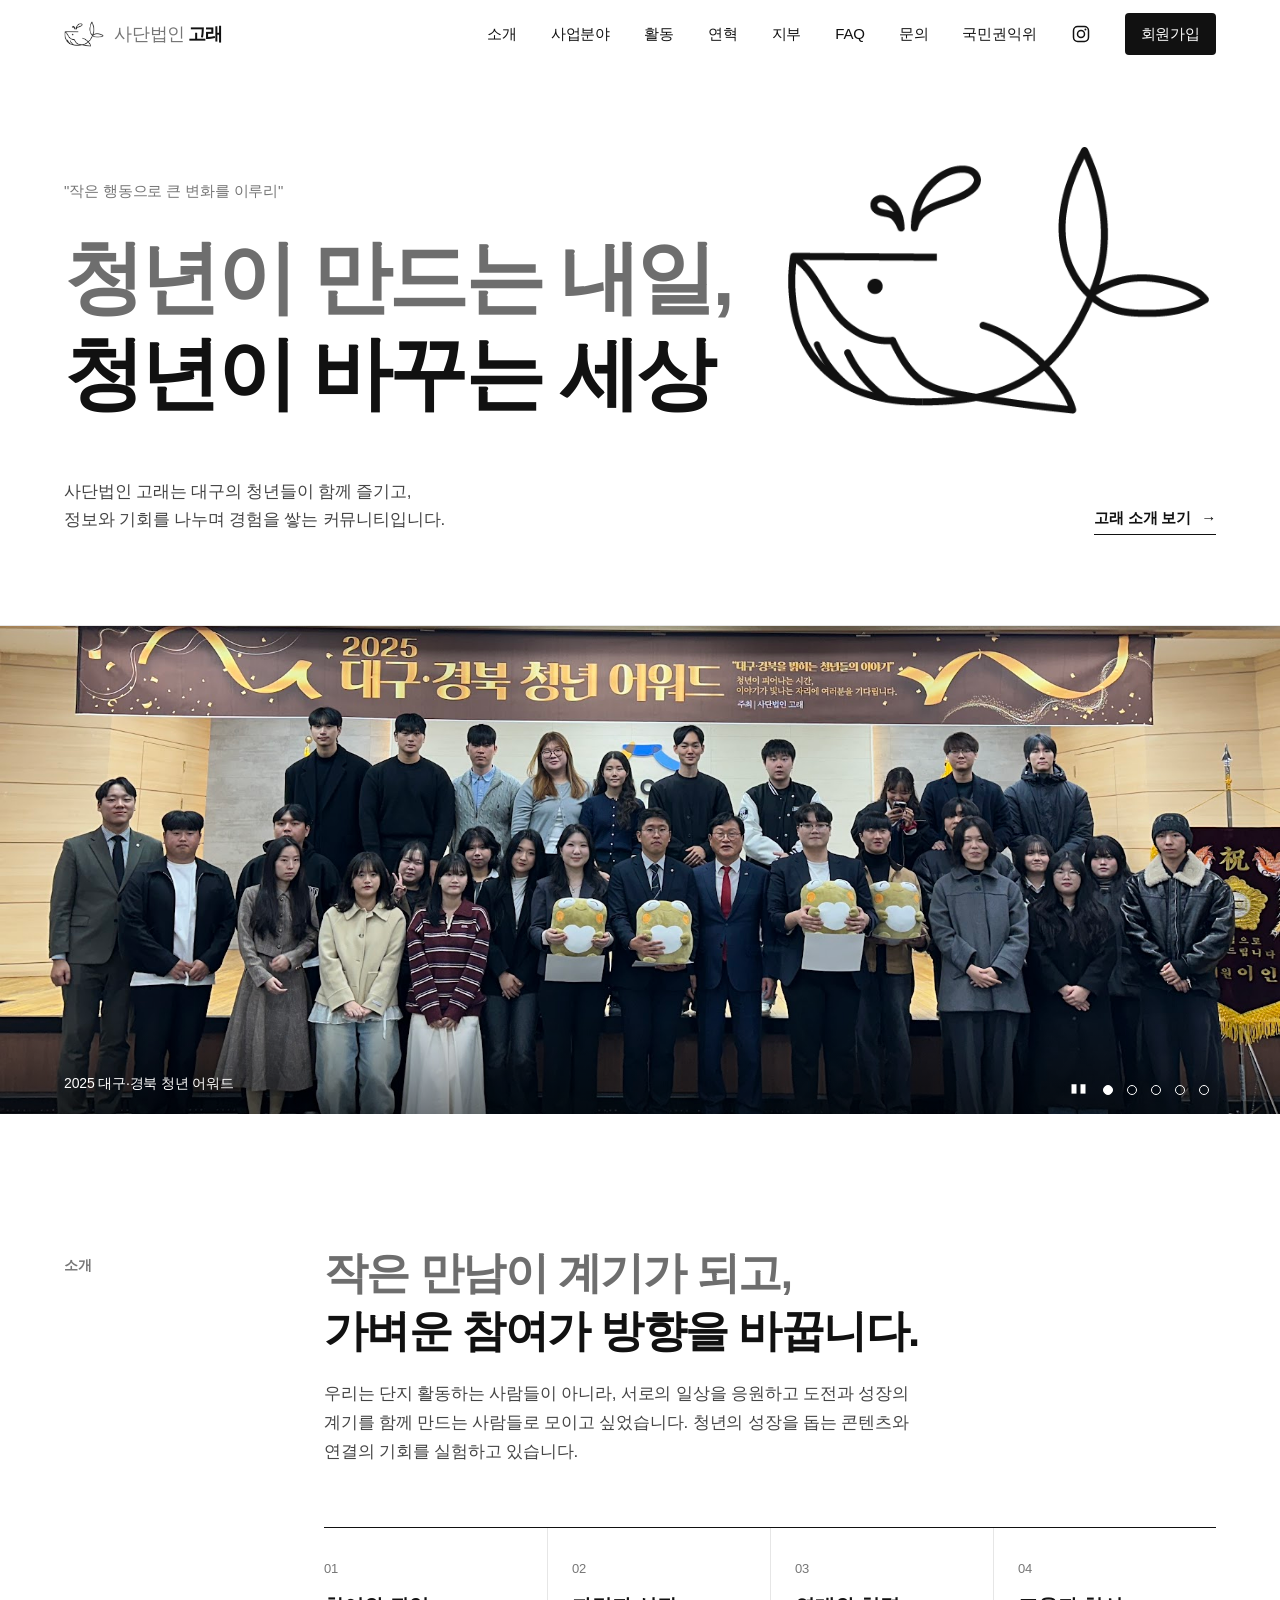
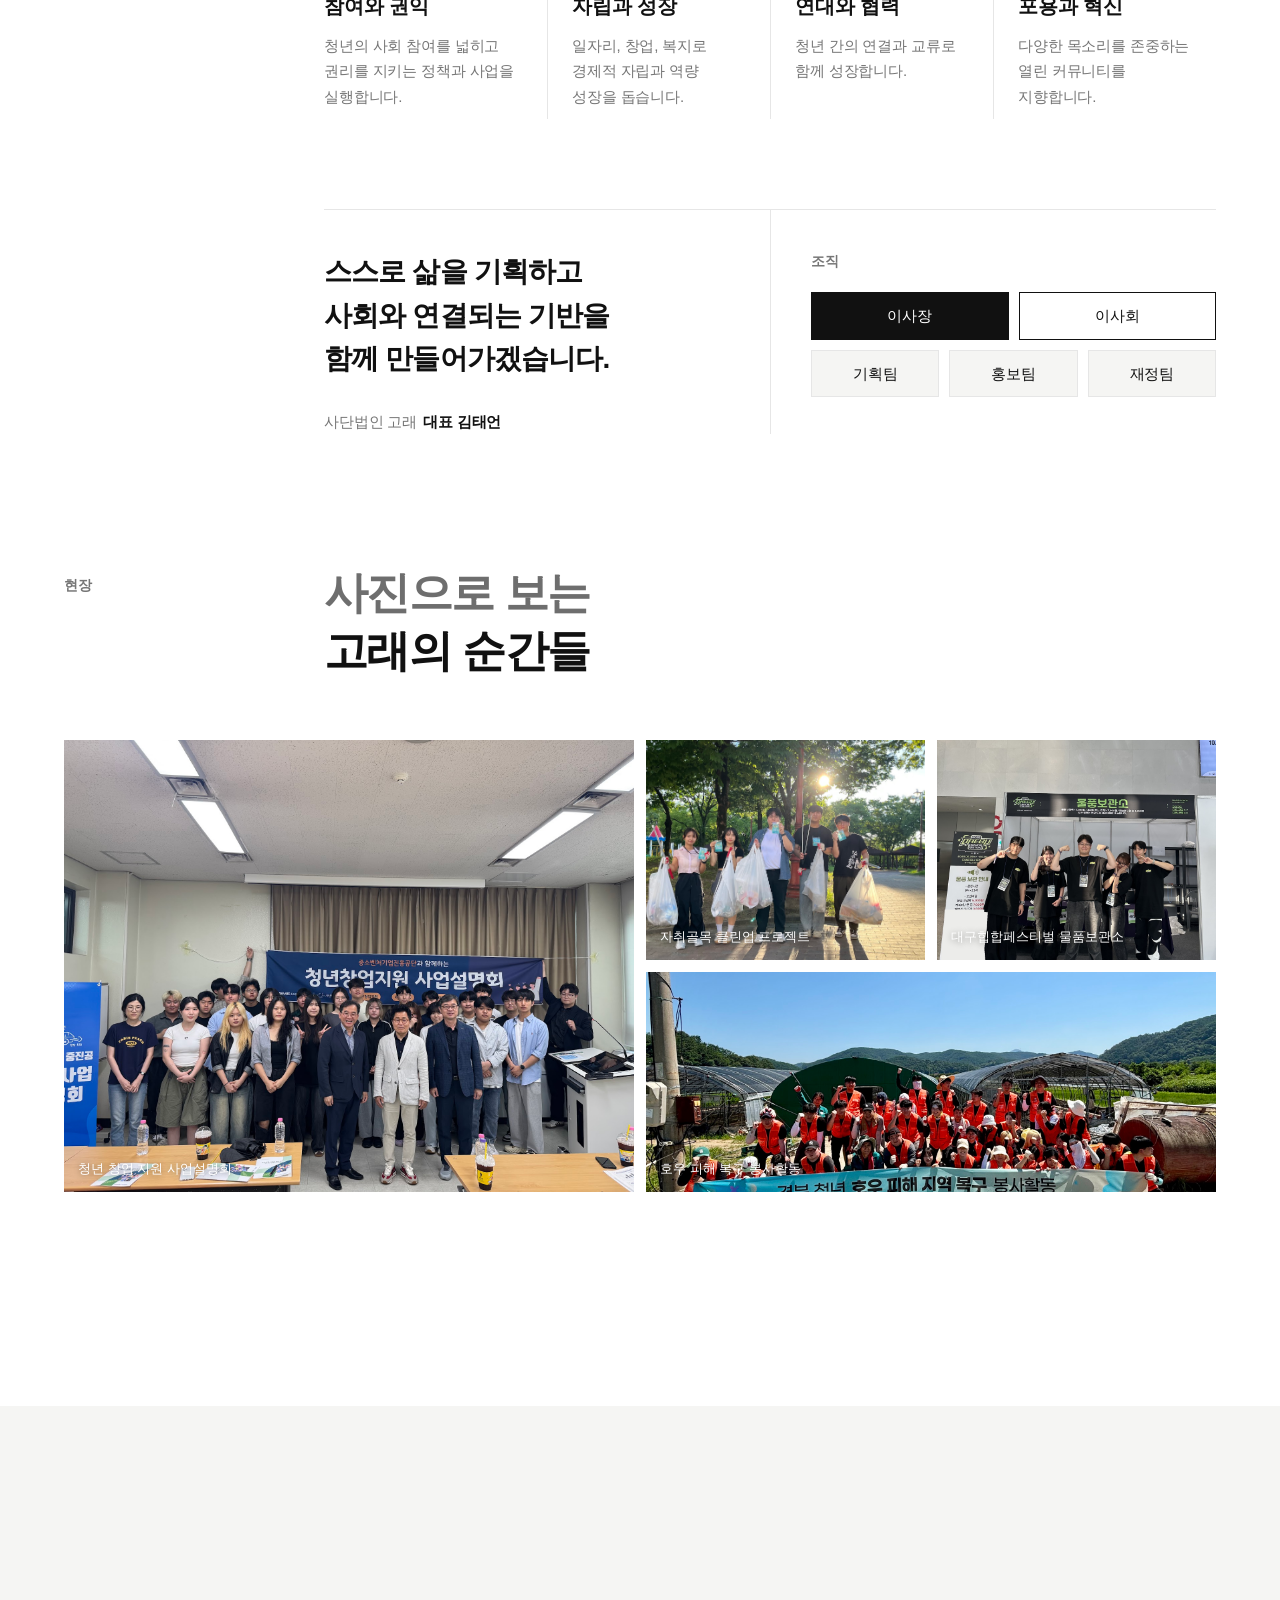
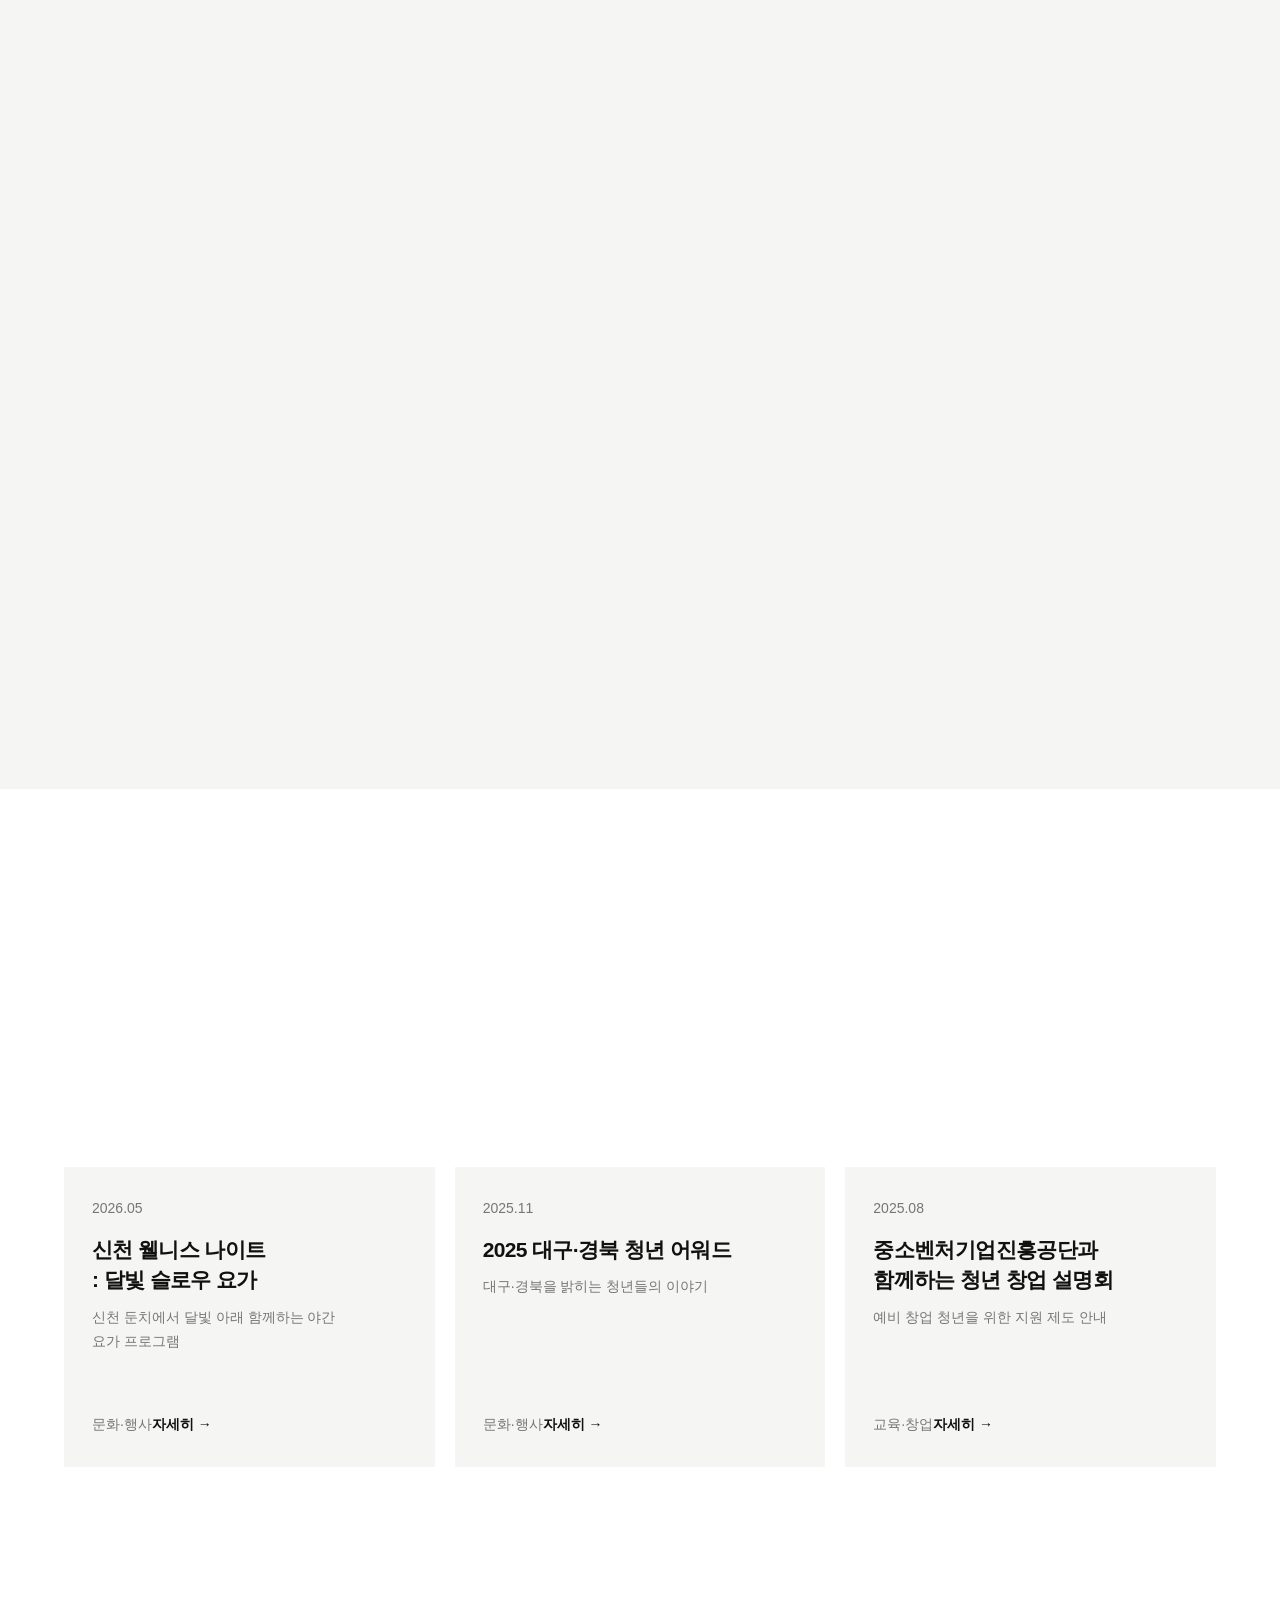
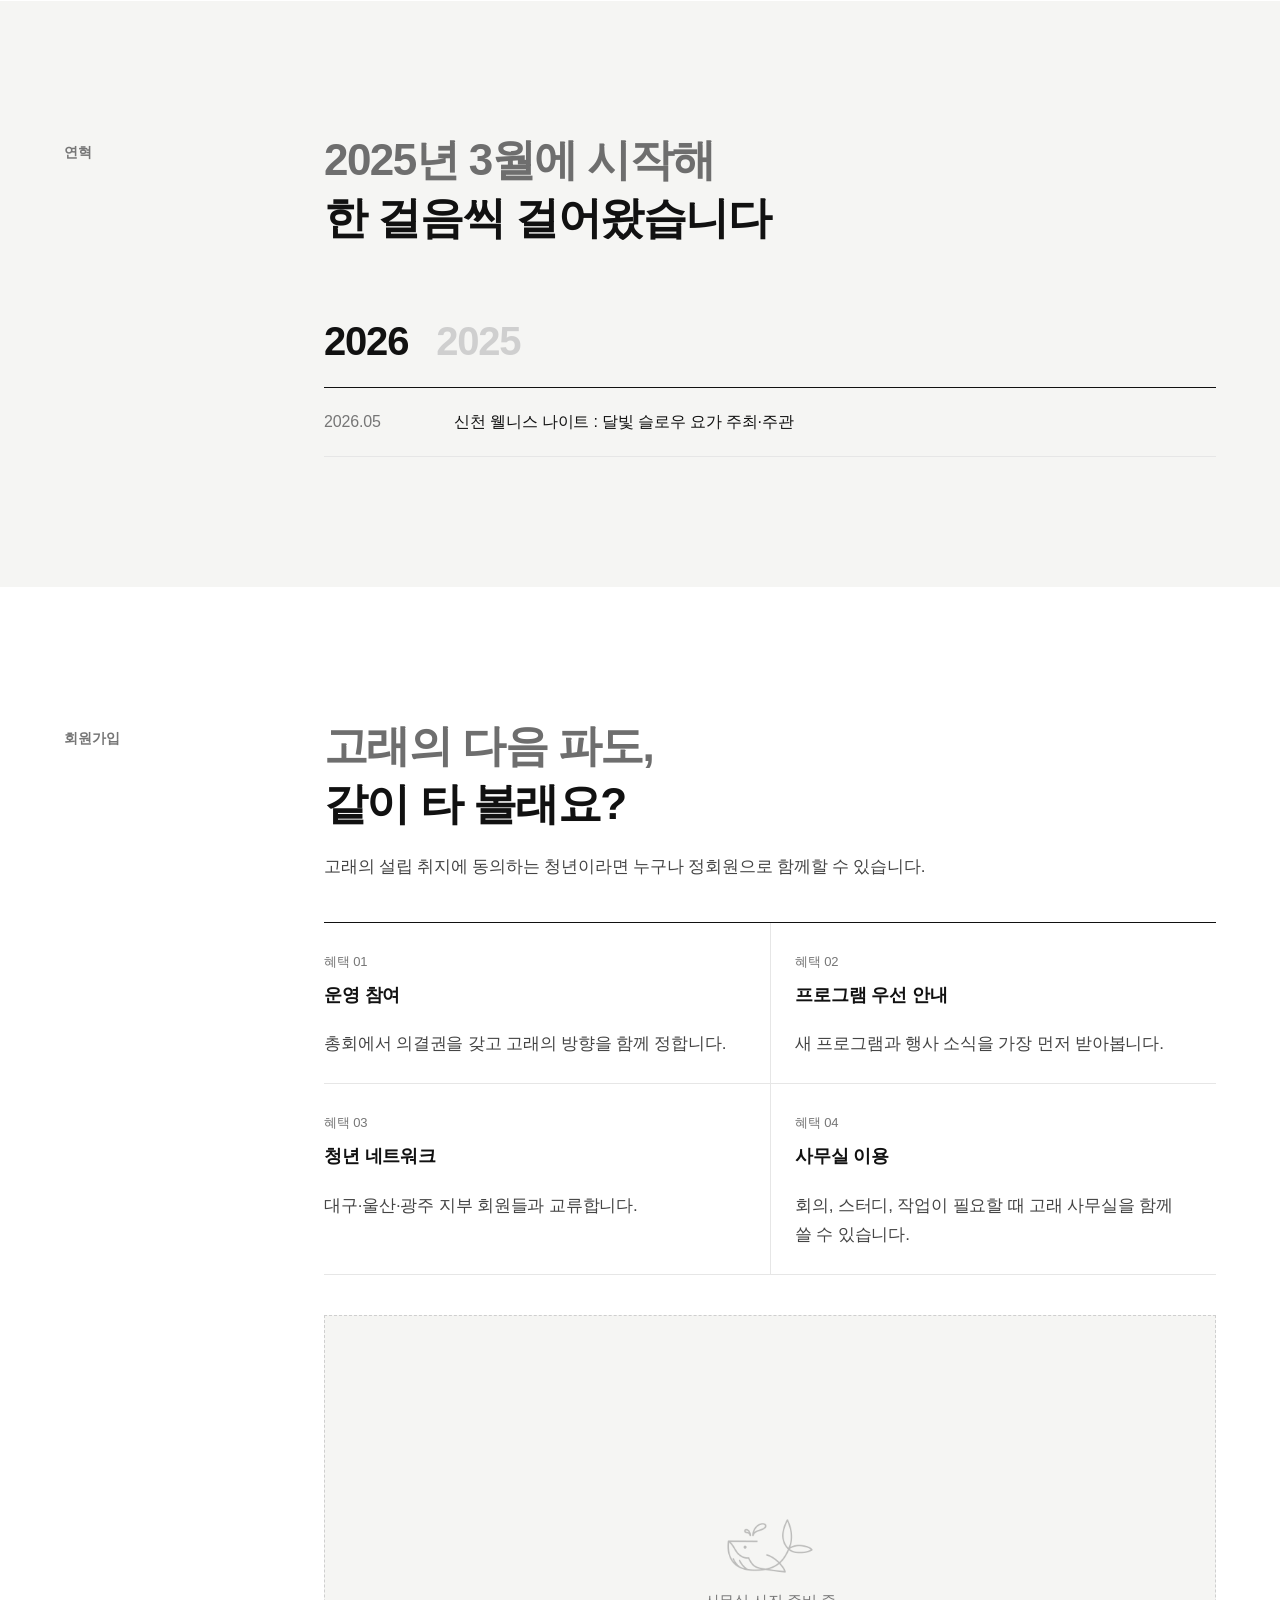
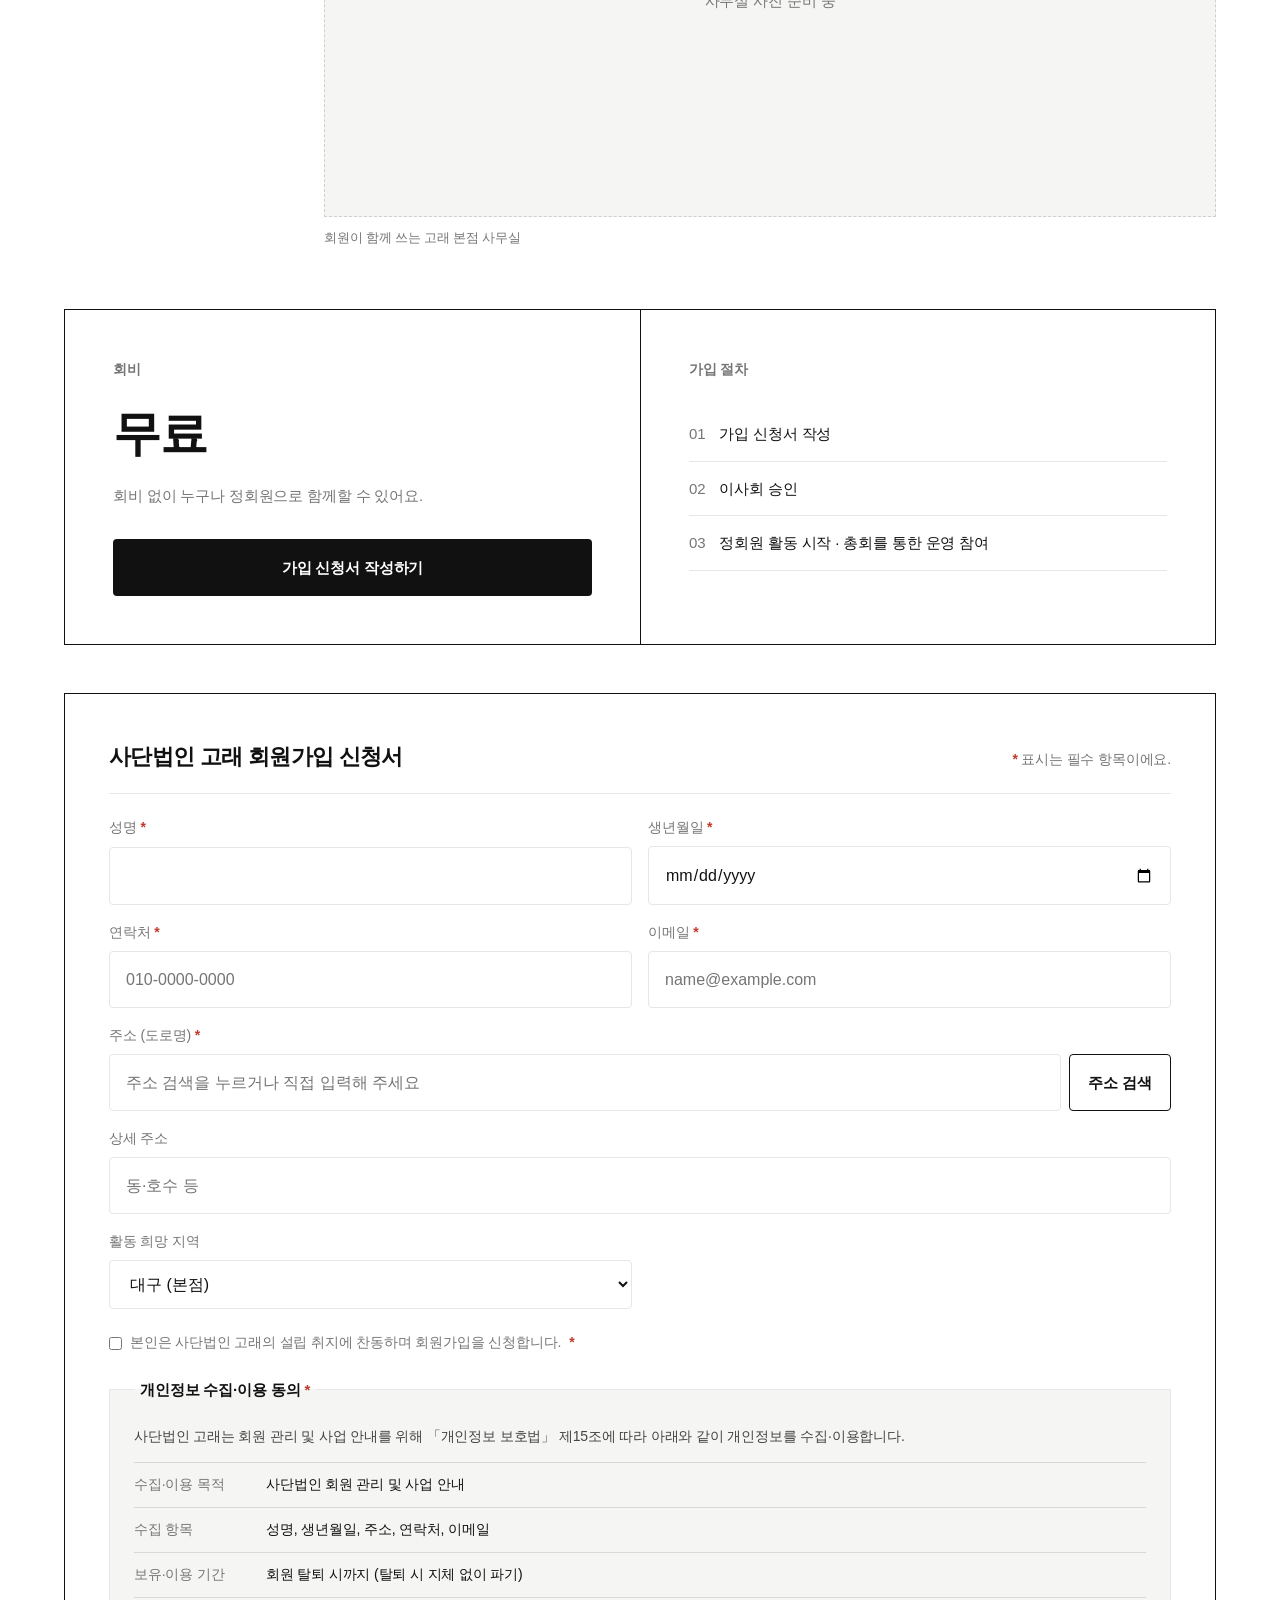
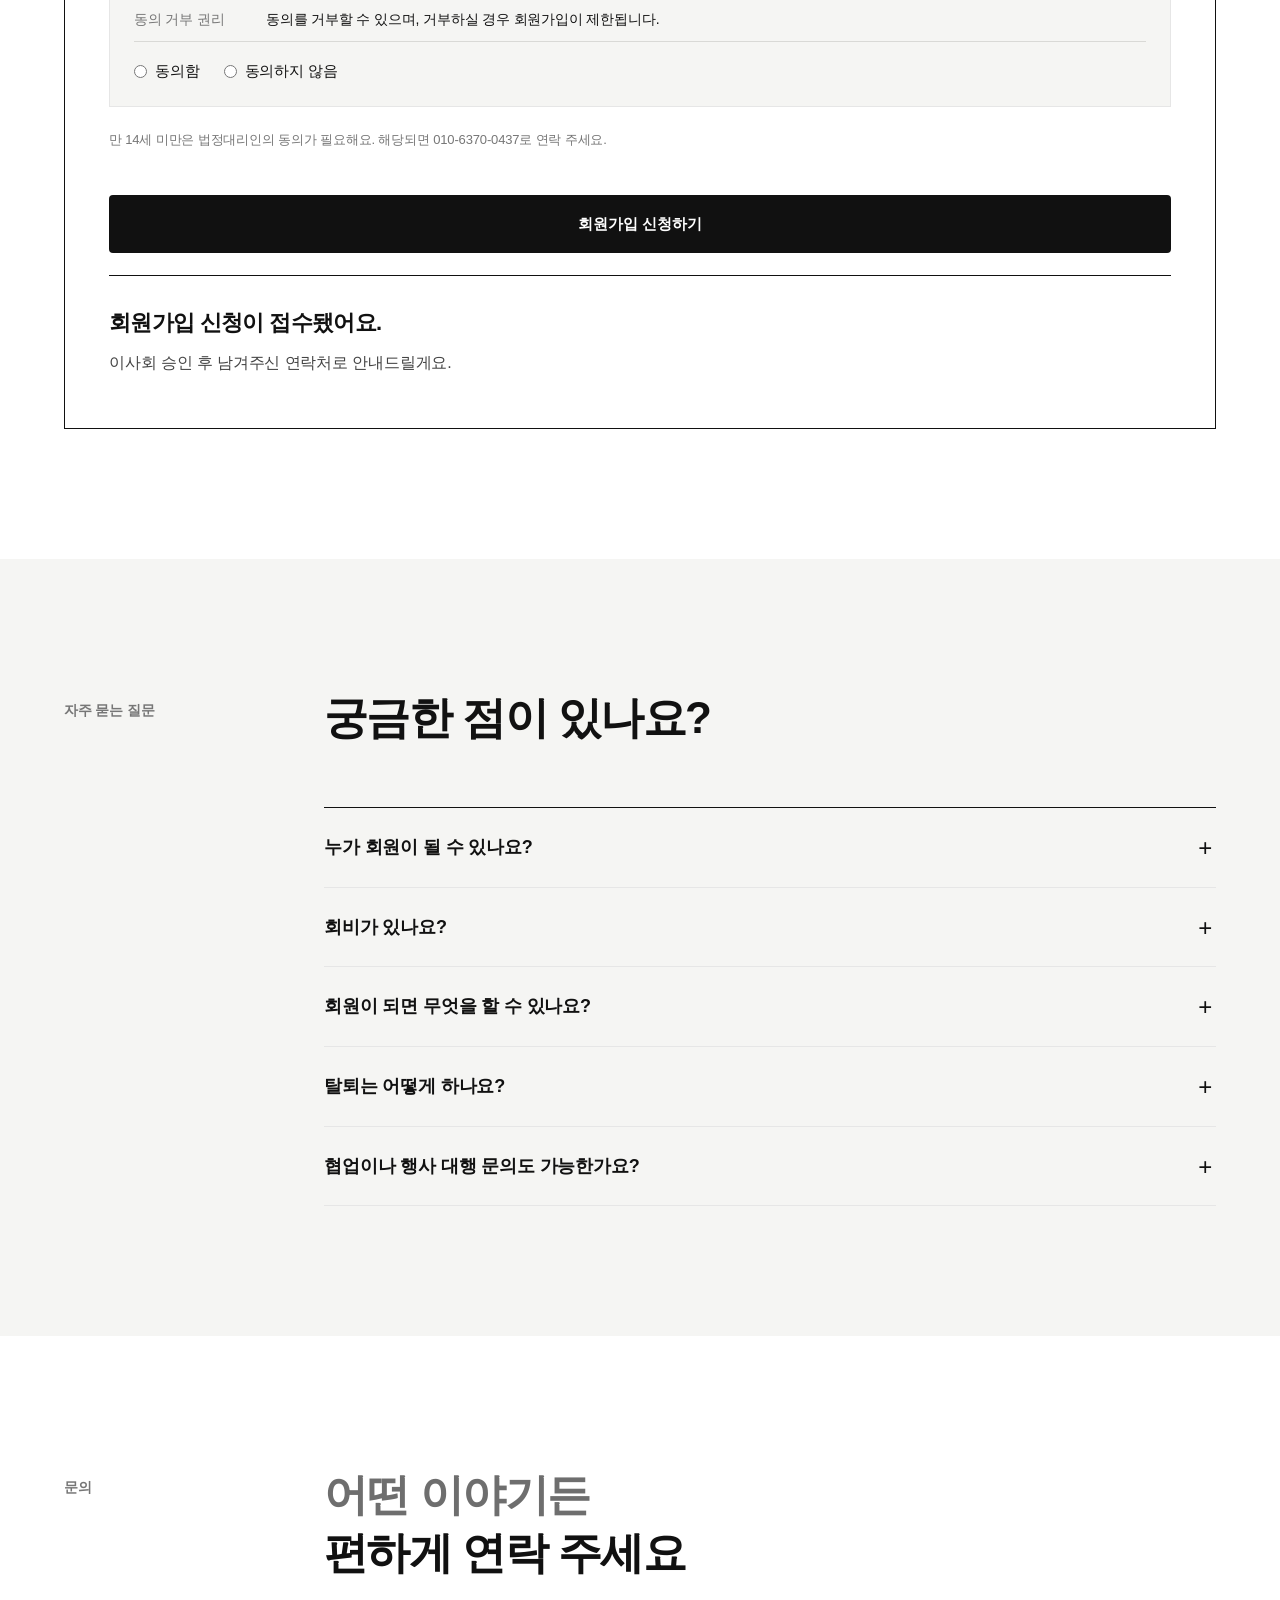
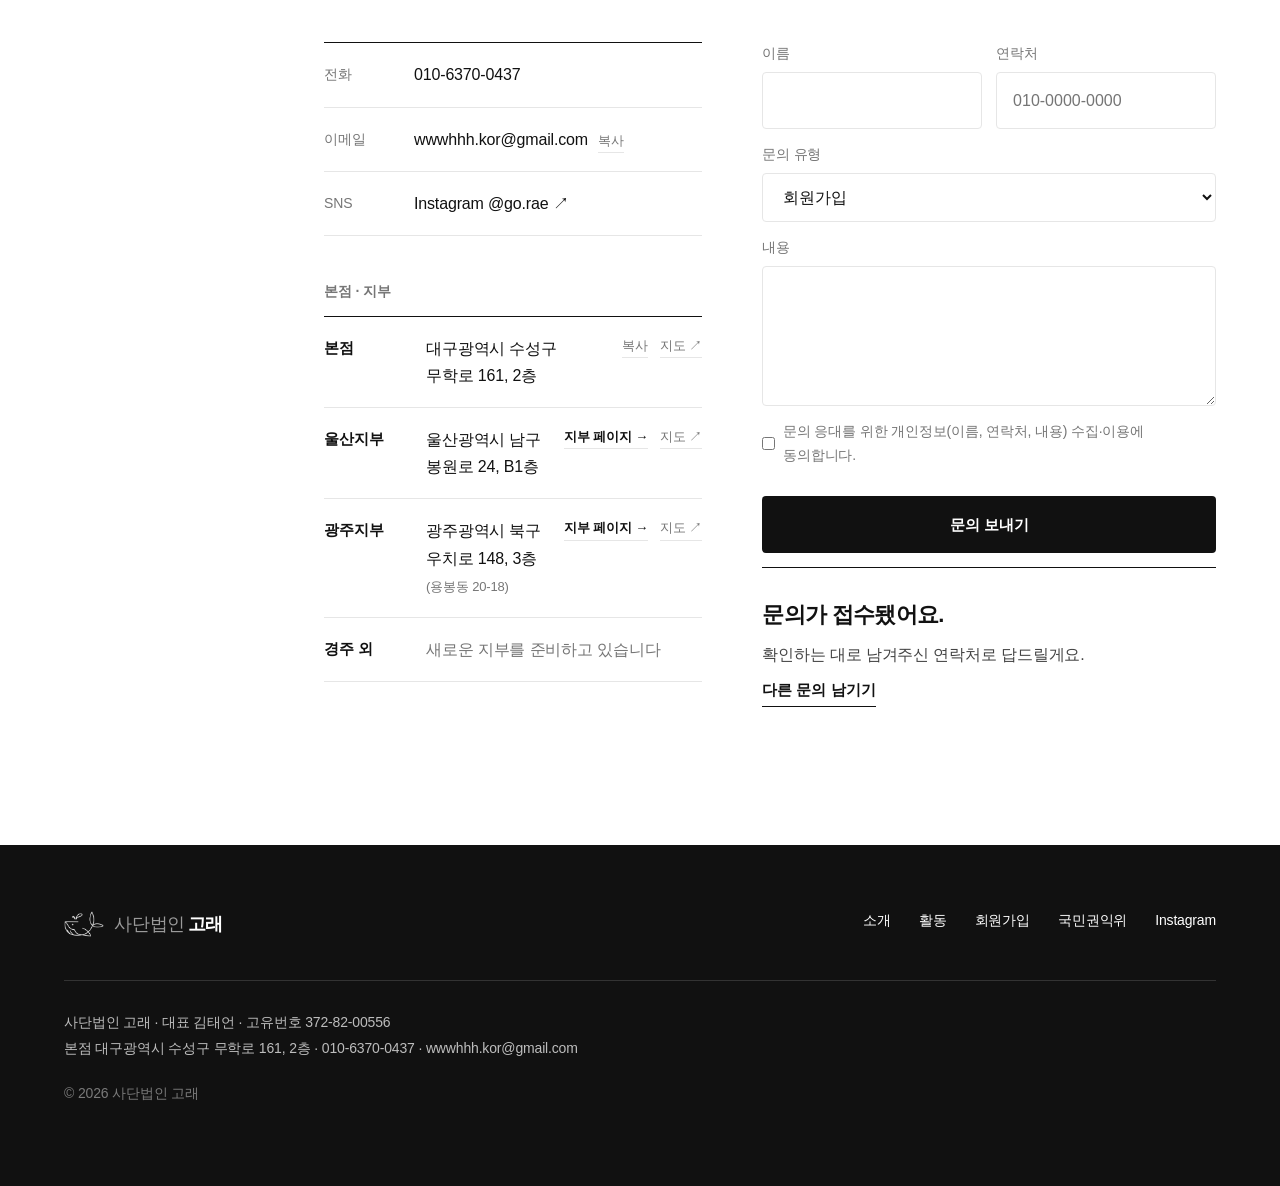
==== commit 1bc4d9ef: "메인 슬라이드와 현장 사진에서 요가 사진 제거 Co-Authored-By: Claude Opus 5.5 <noreply@anthropic.com>" ====
--- a/index.html
+++ b/index.html
@@ -60,7 +60,6 @@
   <figure class="slide on" style="--pos:82%"><img src="assets/photos/award.jpg" alt="2025 대구·경북 청년 어워드 단체 사진"><figcaption>2025 대구·경북 청년 어워드</figcaption></figure>
   <figure class="slide" style="--pos:72%"><img data-src="assets/photos/startup.jpg" alt="청년 창업 지원 사업설명회 단체 사진"><figcaption>청년 창업 지원 사업설명회</figcaption></figure>
   <figure class="slide" style="--pos:62%"><img data-src="assets/photos/cleanup.jpg" alt="자취골목 클린업 프로젝트 참여자들"><figcaption>자취골목 클린업 프로젝트</figcaption></figure>
-  <figure class="slide" style="--pos:58%"><img data-src="assets/photos/yoga-class.jpg" alt="신천달빛요가 참여자들"><figcaption>신천달빛요가</figcaption></figure>
   <figure class="slide" style="--pos:73%"><img data-src="assets/photos/hiphop.jpg" alt="대구힙합페스티벌 물품보관소 운영진"><figcaption>대구힙합페스티벌 물품보관소</figcaption></figure>
   <figure class="slide" style="--pos:74%"><img data-src="assets/photos/volunteer.jpg" alt="경북 청년 호우 피해 지역 복구 봉사활동 단체 사진"><figcaption>경북 청년 호우 피해 지역 복구 봉사활동</figcaption></figure>
   <div class="slide-ctrl">
@@ -110,7 +109,6 @@
   <div class="gallery rv" id="gallery-grid">
     <button data-src="assets/photos/startup.jpg"><img src="assets/photos/startup.jpg" alt="" loading="lazy"><span>청년 창업 지원 사업설명회</span></button>
     <button data-src="assets/photos/cleanup.jpg"><img src="assets/photos/cleanup.jpg" alt="" loading="lazy"><span>자취골목 클린업 프로젝트</span></button>
-    <button data-src="assets/photos/yoga-class.jpg"><img src="assets/photos/yoga-class.jpg" alt="" loading="lazy"><span>신천달빛요가</span></button>
     <button data-src="assets/photos/hiphop.jpg"><img src="assets/photos/hiphop.jpg" alt="" loading="lazy" style="object-position:center 70%"><span>대구힙합페스티벌 물품보관소</span></button>
     <button data-src="assets/photos/volunteer.jpg"><img src="assets/photos/volunteer.jpg" alt="" loading="lazy"><span>호우 피해 복구 봉사활동</span></button>
   </div>
--- a/assets/site.css
+++ b/assets/site.css
@@ -90,6 +90,7 @@
 .gallery{display:grid;grid-template-columns:repeat(4,1fr);grid-auto-rows:220px;gap:12px}
 .gallery button{position:relative;overflow:hidden;background:var(--soft);padding:0;text-align:left}
 .gallery button:first-child{grid-column:span 2;grid-row:span 2}
+.gallery button:last-child{grid-column:span 2}
 .gallery img{width:100%;height:100%;object-fit:cover;transition:transform .6s cubic-bezier(.2,.7,.2,1)}
 .gallery button:hover img{transform:scale(1.03)}
 .gallery span{position:absolute;left:14px;bottom:12px;color:#fff;font-size:13px;font-weight:500;text-shadow:0 1px 6px rgba(0,0,0,.45)}
